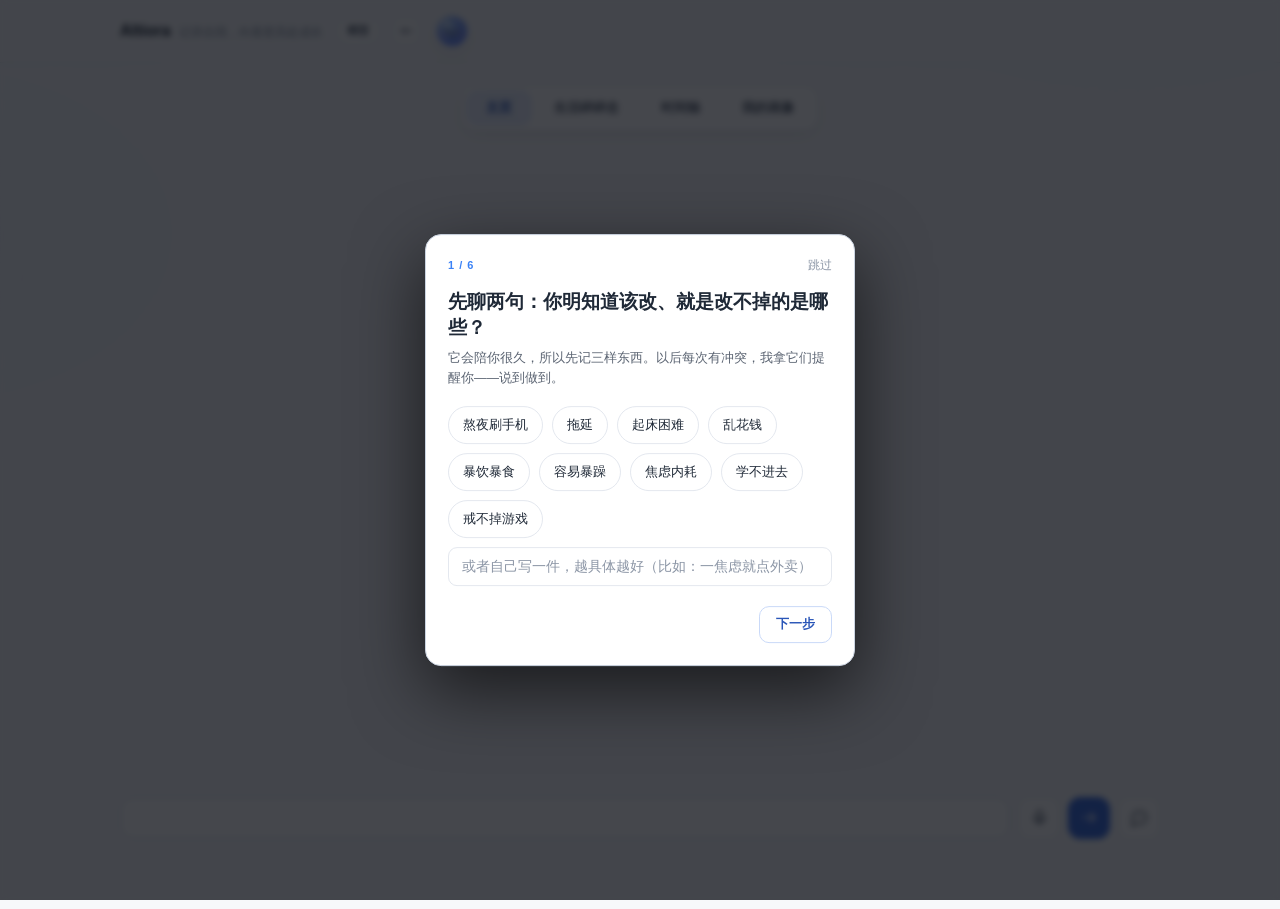
==== index.html @ a8f2c613 "fix: 「3点开会」不带时段词时先反问凌晨还是下午，回一个「下午」就地补全" ====
<!DOCTYPE html>
<html lang="zh-CN">
<head>
<meta charset="UTF-8">
<meta name="viewport" content="width=device-width, initial-scale=1.0">
<title>Altiora · 未来的你</title>
<style>
:root{
  --bg:#0B1020;
  --card:rgba(255,255,255,.035);
  --card-hi:rgba(255,255,255,.055);
  --line:rgba(255,255,255,.08);
  --line-hi:rgba(255,255,255,.16);
  --t1:#E5E7EB;
  --t2:#9CA3AF;
  --t3:#6B7280;
  --blue:#3B82F6;
  --green:#10B981;
  --orange:#F97316;
  --red:#EF4444;
  --purple:#8B5CF6;
  --cyan:#06B6D4;
  --r:12px;
}
*{margin:0;padding:0;box-sizing:border-box}
body{
  background:var(--bg);
  color:var(--t1);
  font-family:-apple-system,BlinkMacSystemFont,"Segoe UI","PingFang SC","Microsoft YaHei",sans-serif;
  font-size:14px;line-height:1.6;
  -webkit-font-smoothing:antialiased;
  min-height:100vh;
}
body::before{
  content:"";position:fixed;inset:0;pointer-events:none;z-index:0;
  background:
    radial-gradient(900px 500px at 12% -8%, rgba(59,130,246,.14), transparent 60%),
    radial-gradient(700px 420px at 92% 4%, rgba(139,92,246,.11), transparent 60%);
}
.wrap{max-width:1080px;margin:0 auto;padding:0 20px 80px;position:relative;z-index:1}

/* ── 顶部凝视条 ── */
.gaze{
  position:sticky;top:0;z-index:50;
  backdrop-filter:blur(14px);-webkit-backdrop-filter:blur(14px);
  background:rgba(11,16,32,.78);
  border-bottom:1px solid var(--line);
}
.gaze-in{max-width:1080px;margin:0 auto;padding:12px 20px;display:flex;align-items:center;gap:14px}
.logo{font-size:16px;font-weight:700;letter-spacing:.5px}
.logo span{color:var(--t3);font-weight:400;font-size:12px;margin-left:8px;letter-spacing:0}
.gaze-msg{
  flex:1;font-size:12.5px;color:var(--t2);
  font-variant-numeric:tabular-nums;
  display:flex;align-items:center;gap:8px;
}
.gaze-msg .dot{width:6px;height:6px;border-radius:50%;background:var(--red);animation:pulse 2s infinite}
.gaze-msg:not(.warn) .dot{background:var(--green)}
.gaze-msg.warn{color:#FCA5A5}
@keyframes pulse{0%,100%{opacity:1;transform:scale(1)}50%{opacity:.35;transform:scale(.8)}}
.ai-pill{
  font-size:11px;padding:3px 9px;border-radius:999px;white-space:nowrap;
  color:var(--t3);border:1px solid var(--line);background:rgba(255,255,255,.02);
}
.ai-pill.on{color:#6EE7B7;border-color:rgba(16,185,129,.35);background:rgba(16,185,129,.08)}
.tts-btn{
  width:26px;height:26px;border-radius:999px;display:grid;place-items:center;flex:none;
  background:rgba(255,255,255,.02);border:1px solid var(--line);color:var(--t3);
  cursor:pointer;padding:0;transition:.15s;
}
.tts-btn svg{width:14px;height:14px;fill:none;stroke:currentColor;stroke-width:1.7;stroke-linecap:round;stroke-linejoin:round}
.tts-btn:hover{color:var(--t1);border-color:var(--line-hi)}
.tts-btn.on{color:#6EE7B7;border-color:rgba(16,185,129,.35);background:rgba(16,185,129,.08)}
.typing{letter-spacing:3px;color:var(--t3);animation:tp 1.2s ease-in-out infinite}
@keyframes tp{0%,100%{opacity:.3}50%{opacity:1}}
.avatar-mini{width:38px;height:38px;border-radius:50%;display:grid;place-items:center;
  box-shadow:0 0 15px 4px var(--glow,rgba(239,68,68,.4))}
.avatar-mini svg{width:100%;height:100%;display:block}

/* ── Tab ── */
.tabs{display:flex;gap:4px;padding:16px 0 22px}
.tab{
  padding:7px 16px;border-radius:9px;font-size:13px;color:var(--t2);
  cursor:pointer;border:1px solid transparent;transition:.15s;background:none;
  font-family:inherit;
}
.tab:hover{color:var(--t1);background:var(--card)}
.tab.on{color:#fff;background:rgba(59,130,246,.14);border-color:rgba(59,130,246,.4)}
.page{display:none}
.page.on{display:block;animation:fade .25s}
@keyframes fade{from{opacity:0;transform:translateY(6px)}to{opacity:1;transform:none}}

/* ── 通用卡片 ── */
.card{
  background:var(--card);border:1px solid var(--line);border-radius:var(--r);
  padding:18px;transition:.15s;
}
.card:hover{border-color:var(--line-hi)}
.card+.card{margin-top:14px}
.ttl{font-size:13px;font-weight:600;color:var(--t1);margin-bottom:14px;display:flex;align-items:center;gap:8px}
.ttl small{color:var(--t3);font-weight:400;font-size:11.5px}

/* ── 主页：只有一个球 ── */
#p-home.on{display:flex;flex-direction:column;min-height:calc(100vh - 190px);justify-content:space-between}
body[data-tab="home"] .fab{display:none}
.orb-stage{flex:1;display:flex;flex-direction:column;align-items:center;justify-content:center;padding:20px 0 0}
.hero-avatar{
  width:168px;height:168px;border-radius:50%;display:grid;place-items:center;position:relative;
  box-shadow:0 0 70px 16px var(--glow,rgba(239,68,68,.35));
  animation:breathe 3.6s ease-in-out infinite;
}
.hero-avatar svg{width:88%;height:88%;display:block}
@keyframes breathe{0%,100%{transform:scale(1);opacity:.95}50%{transform:scale(1.045);opacity:1}}
.hero-name{font-size:14px;font-weight:500;margin-top:30px;letter-spacing:1.5px;color:var(--t3)}
.hero-state{font-size:12.5px;color:var(--red);margin-top:9px;text-align:center;opacity:.9}
.hero-state.green{color:var(--green)}
.hero-state.blue{color:var(--blue)}

/* ── 聊天气泡（仅全屏） ── */
.msg{max-width:74%;animation:fade .22s}
.msg.me{align-self:flex-end;display:flex;flex-direction:column;align-items:flex-end}
.msg.ai{align-self:flex-start;display:flex;gap:9px;align-items:flex-start}
.msg .avatar-sm{
  width:30px;height:30px;border-radius:50%;flex:none;background:#1E293B;
  display:grid;place-items:center;overflow:hidden;border:1px solid var(--line);
}
.msg .avatar-sm svg{width:80%;height:80%}
.msg .bubble{
  padding:11px 15px;border-radius:16px;font-size:13.5px;line-height:1.7;word-break:break-word;
}
.msg.ai .bubble{
  background:var(--card);border:1px solid var(--line);
  border-bottom-left-radius:5px;color:var(--t1);
}
.msg.me .bubble{
  background:rgba(59,130,246,.18);border:1px solid rgba(59,130,246,.32);
  border-bottom-right-radius:5px;color:#DBEAFE;
}
.msg.sys{align-self:center;max-width:100%;color:var(--t3);font-size:11px;padding:2px;text-align:center}
.msg .speak{
  margin-top:6px;width:26px;height:26px;border-radius:50%;border:1px solid var(--line);
  background:rgba(255,255,255,.03);color:var(--t3);font-size:12px;cursor:pointer;
  display:grid;place-items:center;transition:.15s;
}
.msg .speak:hover{color:var(--t1);border-color:var(--line-hi)}
.msg .speak.playing{color:var(--blue);border-color:rgba(59,130,246,.45)}

/* ── 微信式输入条 ── */
.wx-bar{display:flex;align-items:center;gap:8px;padding:14px 0 6px}
.wx-bar input{
  flex:1;min-width:0;padding:12px 16px;border-radius:10px;border:1px solid var(--line);
  background:rgba(255,255,255,.04);color:var(--t1);font-size:14px;font-family:inherit;
  outline:none;transition:.15s;
}
.wx-bar input:focus{border-color:rgba(59,130,246,.5);background:rgba(59,130,246,.06)}
.wx-bar input::placeholder{color:var(--t3)}
.icon-btn{
  width:42px;height:42px;border-radius:10px;border:1px solid var(--line);flex:none;position:relative;
  background:rgba(255,255,255,.03);color:var(--t2);font-size:17px;cursor:pointer;transition:.15s;
  display:grid;place-items:center;
}
.icon-btn:hover{color:var(--t1);background:var(--card-hi)}
.icon-btn.on{background:rgba(239,68,68,.15);border-color:rgba(239,68,68,.5);color:var(--red);animation:pulse 1.2s infinite}
.icon-btn svg{width:19px;height:19px}
.icon-btn .dot{
  position:absolute;top:-4px;right:-4px;min-width:15px;height:15px;border-radius:8px;
  background:var(--red);color:#fff;font-size:9.5px;line-height:15px;text-align:center;padding:0 4px;
  display:none;
}
.icon-btn .dot.on{display:block}
.icon-btn.primary{background:rgba(59,130,246,.16);border-color:rgba(59,130,246,.45);color:#93C5FD}
.icon-btn.primary:hover{background:rgba(59,130,246,.28);color:#DBEAFE}

/* AI 回复预览（主页） */
.peek{
  max-width:640px;margin:0 auto 16px;padding:13px 17px;border-radius:14px;width:100%;
  background:var(--card);border:1px solid var(--line);border-left:2px solid var(--blue);
  font-size:13px;line-height:1.7;color:var(--t1);cursor:pointer;
  opacity:0;transform:translateY(8px);transition:.3s;pointer-events:none;
}
.peek.on{opacity:1;transform:none;pointer-events:auto}
.peek .more{display:block;margin-top:8px;font-size:11.5px;color:var(--t3)}
/* 轻提示 */
#toast{
  position:fixed;left:50%;bottom:96px;transform:translate(-50%,10px);z-index:1200;
  max-width:86vw;padding:10px 16px;border-radius:10px;background:#1B2334;
  border:1px solid var(--line-hi);color:var(--t1);font-size:12.5px;line-height:1.6;
  box-shadow:0 8px 28px rgba(0,0,0,.45);opacity:0;pointer-events:none;transition:.25s;
}
#toast.on{opacity:1;transform:translate(-50%,0)}
.btn{
  padding:8px 18px;border-radius:9px;border:1px solid rgba(59,130,246,.45);
  background:rgba(59,130,246,.16);color:#93C5FD;font-size:12.5px;cursor:pointer;transition:.15s;
  font-family:inherit;
}
.btn:hover{background:rgba(59,130,246,.28);color:#fff}
.btn:disabled{opacity:.35;cursor:not-allowed}
.btn.ghost{background:none;border-color:var(--line);color:var(--t2)}
.btn.ghost:hover{background:var(--card-hi);color:var(--t1)}
.hint{font-size:11.5px;color:var(--t3)}

/* ── 竖版时间轴 ── */
.timeline-head{display:flex;justify-content:space-between;align-items:center;margin-bottom:14px;gap:10px;flex-wrap:wrap}
.daynav{display:flex;gap:8px;align-items:center;flex-wrap:wrap}
.daynav .btn{padding:6px 12px;font-size:13px}
.vtl{position:relative;padding-left:0}
.vtl-line{position:absolute;left:11px;top:4px;bottom:10px;width:2px;border-radius:2px;
  background:linear-gradient(180deg,transparent,rgba(59,130,246,.55) 4%,rgba(139,92,246,.4) 96%,transparent)}
.vtl-item{position:relative;padding:0 0 16px 34px;animation:fade .22s}
.vtl-dot{position:absolute;left:4px;top:5px;width:16px;height:16px;border-radius:50%;
  border:3px solid var(--bg);box-shadow:0 0 0 1px var(--line-hi),0 0 12px rgba(255,255,255,.12);z-index:2}
.vtl-chunk{background:var(--card);border:1px solid var(--line);border-radius:12px;padding:10px 13px;transition:.15s}
.vtl-item:hover .vtl-chunk{border-color:var(--line-hi)}
/* 刚排进去的那一件：指给用户看，2.4 秒后自己淡掉，不需要他动手关 */
.vtl-item.flash .vtl-chunk{animation:flashChunk 2.4s ease-out}
@keyframes flashChunk{0%,40%{box-shadow:0 0 0 2px var(--blue);border-color:var(--blue)}100%{box-shadow:0 0 0 0 transparent}}
/* 这句话是谁说的：没接大模型时就标本地规则，不装「思考中」 */
.src{display:block;margin-top:6px;font-size:11px;color:var(--t3)}
.vtl-row{display:flex;align-items:center;gap:9px;flex-wrap:wrap}
.vtl-name{font-size:13px;font-weight:600;color:var(--t1)}
.vtl-tag{font-size:10.5px;padding:2px 8px;border-radius:999px;background:rgba(255,255,255,.04);
  border:1px solid var(--line);font-variant-numeric:tabular-nums}
.vtl-tm{font-size:11px;color:var(--t3);margin-top:4px;font-variant-numeric:tabular-nums;letter-spacing:.3px}
.vtl-del{position:absolute;right:4px;top:8px;color:var(--t3);cursor:pointer;font-size:16px;line-height:1;
  padding:2px 6px;border-radius:5px;opacity:0;transition:opacity .15s,color .15s,background .15s}
.vtl-item:hover .vtl-del{opacity:1}
.vtl-del:hover{color:var(--red);background:rgba(239,68,68,.1)}
.vtl-item.cf .vtl-dot{background:var(--red);box-shadow:0 0 0 1px var(--red),0 0 16px rgba(239,68,68,.65)}
.vtl-item.cf .vtl-chunk{border-color:rgba(239,68,68,.5);background:rgba(239,68,68,.06)}
.vtl-item.cf .vtl-name{color:#FCA5A5}
.vtl-done{position:absolute;right:26px;top:8px;width:18px;height:18px;border-radius:50%;
  border:1px solid var(--line-hi);color:transparent;font-size:11px;line-height:16px;text-align:center;
  cursor:pointer;opacity:0;transition:opacity .15s,background .15s,color .15s,border-color .15s}
.vtl-item:hover .vtl-done{opacity:1}
.vtl-done.on{opacity:1;background:rgba(16,185,129,.15);border-color:rgba(16,185,129,.6);color:#34D399}
.vtl-item.done .vtl-chunk{opacity:.5}
.vtl-item.done .vtl-name{text-decoration:line-through}
.cd-line{font-size:12px;color:var(--t3);margin:-4px 0 12px;letter-spacing:.2px}
.cd-line b{color:var(--t1);font-variant-numeric:tabular-nums}
.legend{display:flex;gap:16px;margin-top:12px;font-size:11.5px;color:var(--t3);flex-wrap:wrap}
.legend b{display:inline-block;width:9px;height:9px;border-radius:3px;margin-right:5px;vertical-align:middle}
.band{height:4px;border-radius:3px;margin-top:14px;position:relative;overflow:hidden;
  background:linear-gradient(90deg,rgba(16,185,129,.5),rgba(59,130,246,.5))}
.band .seg{position:absolute;top:0;bottom:0;background:linear-gradient(90deg,rgba(239,68,68,.5),var(--red));
  box-shadow:0 0 14px rgba(239,68,68,.7)}
.band-lbl{display:flex;justify-content:space-between;font-size:10.5px;color:var(--t3);margin-top:6px}

/* ── 冲突卡片 ── */
.cf-card{
  background:linear-gradient(180deg,rgba(239,68,68,.06),rgba(255,255,255,.02));
  border:1px solid rgba(239,68,68,.28);border-radius:var(--r);padding:18px;margin-top:14px;
}
.cf-head{display:flex;align-items:flex-start;gap:10px;margin-bottom:4px}
.cf-head .ic{width:20px;height:20px;border-radius:6px;background:rgba(239,68,68,.18);color:var(--red);
  display:grid;place-items:center;font-size:12px;flex:none;margin-top:2px}
.cf-title{font-size:14.5px;font-weight:600;line-height:1.45}
.cf-title em{font-style:normal;color:var(--red)}
.cf-sub{font-size:11.5px;color:var(--t3);margin:6px 0 16px;padding-left:30px}
.opts{display:grid;gap:10px}
.opt{
  background:rgba(255,255,255,.03);border:1px solid var(--line);border-radius:10px;
  padding:13px 15px;cursor:pointer;transition:.15s;position:relative;
}
.opt:hover{background:var(--card-hi);border-color:var(--line-hi)}
.opt.sel{border-color:rgba(59,130,246,.55);background:rgba(59,130,246,.09)}
.opt.sel::after{content:"✓ 已选";position:absolute;right:13px;top:12px;font-size:11px;color:var(--blue)}
.opt-top{display:flex;align-items:center;gap:10px;margin-bottom:9px}
.tag{
  width:22px;height:22px;border-radius:6px;display:grid;place-items:center;
  font-size:11.5px;font-weight:700;background:rgba(255,255,255,.07);color:var(--t2);flex:none;
}
.opt.sel .tag{background:var(--blue);color:#fff}
.opt-name{font-size:13.5px;font-weight:600}
.io{display:grid;gap:5px;font-size:12px;padding-left:32px}
.io div{display:flex;gap:7px;align-items:flex-start;line-height:1.5}
.io .m{flex:none;font-size:11px;margin-top:1px}
.io .g .m{color:var(--green)}
.io .c .m{color:var(--red)}
.io .g{color:#A7F3D0}
.io .c{color:#FCA5A5}
.advice{
  margin-top:16px;padding:13px 15px;border-radius:10px;
  background:rgba(59,130,246,.08);border:1px solid rgba(59,130,246,.22);
  font-size:12.5px;line-height:1.65;color:#BFDBFE;
}
.advice b{color:#93C5FD;font-weight:600}
.advice .lbl{font-size:11px;color:var(--blue);letter-spacing:1px;margin-bottom:5px;display:block;font-weight:600}
.act{margin-top:14px;display:flex;gap:10px;align-items:center}

/* ── 画像页 ── */
.kv{display:grid;grid-template-columns:150px 1fr;gap:1px;background:var(--line);border:1px solid var(--line);
  border-radius:10px;overflow:hidden;font-size:12.5px}
.kv div{background:#0E1425;padding:11px 14px}
.kv div:nth-child(odd){color:var(--t3);font-size:11.5px}
.chips{display:flex;gap:7px;flex-wrap:wrap}
.chip{padding:4px 11px;border-radius:20px;background:rgba(249,115,22,.12);border:1px solid rgba(249,115,22,.3);
  color:#FDBA74;font-size:11.5px}
.chip.g{background:rgba(16,185,129,.12);border-color:rgba(16,185,129,.3);color:#6EE7B7}
pre.json{
  background:#0A0E1C;border:1px solid var(--line);border-radius:10px;padding:14px;
  font-size:11.5px;line-height:1.7;color:#8FA3C0;overflow-x:auto;
  font-family:"SF Mono",Menlo,Consolas,monospace;
}
pre.json .k{color:#93C5FD}
pre.json .s{color:#6EE7B7}
pre.json .n{color:#FDBA74}

/* ── 弹窗 ── */
.fab{
  position:fixed;right:22px;bottom:22px;width:52px;height:52px;border-radius:50%;border:none;
  background:linear-gradient(135deg,#3B82F6,#8B5CF6);color:#fff;font-size:26px;line-height:1;
  display:grid;place-items:center;cursor:pointer;z-index:100;transition:.15s;
  box-shadow:0 8px 26px rgba(59,130,246,.42);font-family:inherit;
}
.fab:hover{transform:scale(1.07)}
.fab .n{position:absolute;top:-4px;right:-4px;min-width:19px;height:19px;border-radius:10px;
  background:var(--red);color:#fff;font-size:11px;display:grid;place-items:center;padding:0 5px;
  font-variant-numeric:tabular-nums}
.sheet{position:fixed;inset:0;background:rgba(5,8,18,.66);backdrop-filter:blur(5px);
  z-index:200;display:none;place-items:center;padding:20px}
.sheet.on{display:grid;animation:fade .18s}
.sheet-box{width:min(580px,94vw);background:#101626;border:1px solid var(--line-hi);
  border-radius:16px;padding:22px;box-shadow:0 26px 70px rgba(0,0,0,.55)}
.sheet-box h3{font-size:15px;font-weight:600;margin-bottom:6px}
.sheet-box .sub{font-size:11.5px;color:var(--t3);margin-bottom:14px;line-height:1.6}
.sheet-box textarea{
  width:100%;min-height:120px;padding:12px 14px;border-radius:10px;border:1px solid var(--line);
  background:rgba(255,255,255,.03);color:var(--t1);font-size:13px;font-family:inherit;
  outline:none;resize:vertical;line-height:1.65;
}
.sheet-box textarea:focus{border-color:rgba(59,130,246,.5);background:rgba(59,130,246,.05)}
#noteTyRow .chip{cursor:pointer}
.goal-freq{display:flex;gap:6px;align-items:center;margin-top:6px;font-size:10px;color:var(--dim);flex-wrap:wrap}
.goal-freq .gf{border:1px solid var(--line);background:none;color:var(--dim);border-radius:999px;padding:3px 10px;font-size:10px;cursor:pointer}
.goal-freq .gf.on{border-color:var(--hue);color:var(--ink);background:rgba(106,168,255,.12)}
.msg.care{box-shadow:0 0 0 1px rgba(126,231,163,.25)}
.cal-grid .dc.tlm{display:flex;flex-direction:column;align-items:center;gap:1px;cursor:pointer}
.cal-grid .dc.tlm i{font-style:normal;font-size:9px;color:var(--t3);white-space:nowrap;overflow:hidden;text-overflow:ellipsis;max-width:100%;display:block}
.cal-grid.tlm-big .dc{min-height:48px;padding:6px 2px;font-size:14px}
.cal-grid .dc.tlm.goal b{color:var(--red)}
.cal-grid .dc.tlm.goal{box-shadow:inset 0 0 0 1px var(--red)}
#noteTyRow .chip.sel{background:rgba(59,130,246,.18);border-color:rgba(59,130,246,.55);color:#93C5FD}
#p-diary textarea{width:100%;min-height:120px;padding:12px 14px;border-radius:10px;border:1px solid var(--line);
  background:rgba(255,255,255,.03);color:var(--t1);font-size:13px;font-family:inherit;
  outline:none;resize:vertical;line-height:1.65;margin-top:4px}
#p-diary textarea:focus{border-color:rgba(59,130,246,.5)}
.sn-grid{display:grid;grid-template-columns:repeat(3,1fr);gap:10px}
.sn-item{background:var(--card);border:1px solid var(--line);border-radius:14px;padding:24px 6px;text-align:center;cursor:pointer;transition:border-color .15s}
.sn-item:hover{border-color:var(--hue)}
.sn-item b{display:block;font-size:22px;margin-bottom:2px}
.sn-item span{font-size:13px;color:var(--t2)}
.sn-head{display:flex;align-items:center;justify-content:space-between;margin-bottom:12px}
.diary-read{white-space:pre-wrap;font-size:14px;line-height:1.8;padding:6px 2px}
.sheet-act{display:flex;gap:10px;align-items:center;margin-top:14px}
.result{
  margin-top:14px;padding:13px 15px;border-radius:10px;font-size:12.5px;line-height:1.7;
  background:rgba(16,185,129,.08);border:1px solid rgba(16,185,129,.24);color:#A7F3D0;display:none;
}
.result.on{display:block;animation:fade .2s}
.result .lbl{font-size:11px;color:var(--green);letter-spacing:1px;font-weight:600;display:block;margin-bottom:5px}
.result.warn{background:rgba(249,115,22,.08);border-color:rgba(249,115,22,.26);color:#FED7AA}
.result.warn .lbl{color:var(--orange)}
.chips-row{display:flex;gap:7px;margin-top:10px;flex-wrap:wrap}
.note-item{
  display:flex;gap:11px;align-items:flex-start;padding:11px 13px;border-radius:9px;
  background:rgba(255,255,255,.025);border:1px solid var(--line);margin-bottom:8px;
}
.note-item .ty{
  flex:none;font-size:10.5px;padding:2px 9px;border-radius:20px;margin-top:1px;
  background:rgba(59,130,246,.13);border:1px solid rgba(59,130,246,.3);color:#93C5FD;
}
.note-item .ty.rule{background:rgba(249,115,22,.13);border-color:rgba(249,115,22,.3);color:#FDBA74}
.note-item .ty.event{background:rgba(16,185,129,.13);border-color:rgba(16,185,129,.3);color:#6EE7B7}
.note-item .tx{flex:1;font-size:12.5px;line-height:1.6}
.note-item .del{flex:none;color:var(--t3);cursor:pointer;font-size:15px;line-height:1;padding:2px 4px}
.note-item .del:hover{color:var(--red)}
.empty{font-size:12px;color:var(--t3);padding:14px 0;text-align:center}
.dash{color:var(--t3)}
.kv small{color:var(--t3);font-size:11px;margin-left:6px}
.diary-h{font-size:11.5px;color:var(--t3);margin:12px 0 2px}
.diary-line{font-size:12.5px;color:var(--t2);padding:7px 0;border-top:1px dashed var(--line);font-variant-numeric:tabular-nums}
/* 日记卡片：像日记本里的一页，不是输入框 */
.diary-list{max-height:240px;overflow:auto;margin-top:14px;padding-top:10px;border-top:1px solid var(--line)}
.diary-card{
  background:linear-gradient(135deg,rgba(255,255,255,.04),rgba(255,255,255,.015));
  border:1px solid var(--line);border-radius:12px;padding:12px 14px;margin-bottom:10px;
  cursor:pointer;transition:border-color .15s,transform .1s;position:relative;
}
.diary-card:hover{border-color:var(--hue-line);transform:translateY(-1px)}
.diary-card .dc-date{font-size:11px;color:var(--t3);margin-bottom:6px;font-variant-numeric:tabular-nums;letter-spacing:.3px}
.diary-card .dc-text{font-size:13px;color:var(--t1);line-height:1.65;white-space:pre-wrap;word-break:break-word}
.diary-card .dc-del{position:absolute;top:8px;right:10px;color:var(--t3);cursor:pointer;font-size:14px;line-height:1;padding:2px 5px;border-radius:4px}
.diary-card .dc-del:hover{color:var(--red);background:rgba(239,68,68,.1)}
.dc-sec{font-size:12px;color:var(--t3);margin:14px 2px 8px;padding-left:4px;border-left:3px solid var(--hue-line);letter-spacing:.3px}
.diary-card.auto{opacity:.72;background:linear-gradient(135deg,rgba(59,130,246,.06),rgba(59,130,246,.02));border-style:dashed;cursor:default}
.diary-card.auto:hover{transform:none;border-color:var(--line)}
.dc-recall{font-size:12px;color:var(--t2);background:rgba(59,130,246,.08);border:1px dashed var(--hue-line);border-radius:10px;padding:10px 12px;margin-top:10px;line-height:1.7}
.dc-recall span{color:var(--hue)}
/* 弹窗内的小清单 */
.note-list,.soc-list{max-height:180px;overflow:auto;display:none;margin-bottom:12px}
.note-list.on,.soc-list.on{display:block}
.soc-item{background:var(--card);border:1px solid var(--line);border-radius:10px;padding:9px 12px;margin-bottom:8px}
.soc-item .soc-tx{font-size:12.5px;color:var(--t1);line-height:1.6}
.soc-item .soc-src{font-size:11px;color:var(--t3);margin-top:3px;white-space:nowrap;overflow:hidden;text-overflow:ellipsis}
/* 日记日历 */
.cal-head{display:flex;align-items:center;justify-content:space-between;margin:2px 0 10px}
.cal-m{font-size:13px;font-weight:600;color:var(--t1)}
.cal-grid{display:grid;grid-template-columns:repeat(7,1fr);gap:3px;margin-bottom:12px}
.dc{height:30px;display:grid;place-items:center;font-size:12px;border-radius:8px;color:var(--t2);
  cursor:pointer;font-variant-numeric:tabular-nums;position:relative;background:rgba(255,255,255,.02)}
.dc:hover{background:var(--card-hi);color:var(--t1)}
.dc.pad{cursor:default;background:none}
.dc.today{box-shadow:inset 0 0 0 1px var(--hue);color:var(--t1)}
.dc.sel{background:var(--hue);color:#fff}
.dc.mark::after{content:"";position:absolute;bottom:4px;left:50%;transform:translateX(-50%);
  width:4px;height:4px;border-radius:50%;background:var(--green)}
.dc.sel.mark::after{background:#fff}
.cal-day{font-size:11.5px;color:var(--t3);margin:2px 0 8px}
.sheet-box{max-height:min(88vh,760px);overflow:auto}

@media(max-width:720px){
  .kv{grid-template-columns:110px 1fr}
}

/* ── 游戏式新手引导 ── */
.guide-mask{
  position:fixed;inset:0;z-index:999;pointer-events:none;
  box-shadow:0 0 0 9999px rgba(5,8,18,.78);
  border-radius:10px;transition:all .35s ease;
  display:none;
}
.guide-mask.on{display:block;animation:fade .2s}
.guide-box{
  position:fixed;z-index:1000;width:min(320px,86vw);
  background:#101626;border:1px solid var(--line-hi);border-radius:14px;
  padding:18px;box-shadow:0 20px 60px rgba(0,0,0,.6);
  display:none;animation:fade .25s;
}
.guide-box.on{display:block}
.guide-box .step{font-size:11px;color:var(--blue);letter-spacing:1px;font-weight:600;margin-bottom:8px}
.guide-box .txt{font-size:13.5px;line-height:1.65;color:var(--t1);margin-bottom:14px}
.guide-box .txt b{color:#93C5FD}
.guide-act{display:flex;justify-content:space-between;align-items:center}
.guide-act .skip{font-size:11.5px;color:var(--t3);cursor:pointer;background:none;border:none;font-family:inherit}
.guide-act .skip:hover{color:var(--t1)}
.guide-dots{display:flex;gap:6px;align-items:center}
.guide-dots i{width:6px;height:6px;border-radius:50%;background:var(--line);display:inline-block}
.guide-dots i.on{background:var(--blue);width:18px;border-radius:3px}
.guide-next{
  padding:7px 16px;border-radius:8px;border:1px solid rgba(59,130,246,.45);
  background:rgba(59,130,246,.16);color:#93C5FD;font-size:12.5px;cursor:pointer;transition:.15s;
  font-family:inherit;
}
.guide-next:hover{background:rgba(59,130,246,.28);color:#fff}

/* ── 首进问卷 ── */
.intro-mask{position:fixed;inset:0;background:rgba(5,7,14,.74);z-index:1001;display:none;backdrop-filter:blur(3px)}
.intro-mask.on{display:block}
.intro-box{position:fixed;z-index:1002;left:50%;top:50%;transform:translate(-50%,-50%);width:min(430px,92vw);background:#101626;border:1px solid var(--line-hi);border-radius:16px;padding:22px;box-shadow:0 24px 70px rgba(0,0,0,.62);display:none}
.intro-box.on{display:block}
.intro-top{display:flex;justify-content:space-between;align-items:center;margin-bottom:14px}
.intro-step{font-size:11px;color:var(--blue);letter-spacing:1px;font-weight:600}
.intro-skip{font-size:11.5px;color:var(--t3);background:none;border:none;cursor:pointer;font-family:inherit}
.intro-skip:hover{color:var(--t1)}
.intro-title{font-size:19px;font-weight:700;color:var(--t1);line-height:1.4;margin-bottom:6px}
.intro-sub{font-size:12.5px;color:var(--t3);line-height:1.6;margin-bottom:18px}
.intro-body{display:flex;flex-wrap:wrap;gap:9px;margin-bottom:20px}
.intro-chip{padding:9px 14px;border-radius:20px;border:1px solid var(--line);background:rgba(255,255,255,.03);color:var(--t1);font-size:13px;cursor:pointer;font-family:inherit;transition:.14s}
.intro-chip:hover{border-color:rgba(59,130,246,.5)}
.intro-chip.on{background:rgba(59,130,246,.18);border-color:var(--blue);color:#93C5FD}
.intro-color{width:46px;height:46px;border-radius:50%;border:2px solid var(--line);cursor:pointer;transition:.14s}
.intro-color.on{border-color:#fff;transform:scale(1.08)}
.intro-text{width:100%;padding:11px 13px;border-radius:9px;border:1px solid var(--line);background:rgba(255,255,255,.03);color:var(--t1);font-size:13.5px;font-family:inherit}
.intro-text::placeholder{color:var(--t3)}
.intro-text:focus{outline:none;border-color:var(--blue)}
.intro-act{display:flex;justify-content:space-between;gap:10px}

/* ── 全屏对话模式 ── */
.fullchat{
  position:fixed;inset:0;z-index:800;background:#0A0D17;
  display:none;flex-direction:column;
}
.fullchat.on{display:flex;animation:fade .2s}
.fullchat-bar{
  display:flex;align-items:center;justify-content:space-between;
  padding:14px 22px;border-bottom:1px solid var(--line);
}
.full-back{
  background:none;border:none;color:var(--t2);font-size:14px;cursor:pointer;
  padding:6px 10px;border-radius:6px;font-family:inherit;
}
.full-back:hover{background:var(--card-hi);color:var(--t1)}
.full-title{font-size:15px;color:var(--t1);font-weight:600}
.fullchat-body{
  flex:1;overflow-y:auto;padding:22px;
  display:flex;flex-direction:column;gap:16px;
}
.fullchat-body::-webkit-scrollbar{width:6px}
.fullchat-body::-webkit-scrollbar-thumb{background:rgba(255,255,255,.12);border-radius:3px}
.fullchat-input{
  display:flex;gap:10px;padding:16px 22px 22px;border-top:1px solid var(--line);
}
.fullchat-input input{
  flex:1;padding:12px 16px;border-radius:12px;border:1px solid var(--line);
  background:rgba(255,255,255,.03);color:var(--t1);font-size:14px;font-family:inherit;outline:none;transition:.15s;
}
.fullchat-input input:focus{border-color:rgba(59,130,246,.5);background:rgba(59,130,246,.05)}

/* ── 大模型设置（自带 Key） ── */
.llm-mask{position:fixed;inset:0;z-index:1100;display:none;align-items:center;justify-content:center;
  background:rgba(5,8,18,.74);backdrop-filter:blur(4px);padding:20px}
.llm-mask.on{display:flex;animation:fade .2s}
.llm-card{width:min(430px,92vw);max-height:88vh;overflow:auto;background:#101626;
  border:1px solid var(--line-hi);border-radius:16px;padding:22px;box-shadow:0 24px 70px rgba(0,0,0,.6)}
.llm-head{display:flex;align-items:center;justify-content:space-between;margin-bottom:8px}
.llm-head b{font-size:15px}
.llm-x{background:none;border:none;color:var(--t3);font-size:18px;cursor:pointer;padding:0 4px;line-height:1}
.llm-x:hover{color:var(--t1)}
.llm-tip{font-size:11.5px;color:var(--t3);line-height:1.75}
.llm-card label{display:block;font-size:11.5px;color:var(--t2);margin:13px 0 6px}
.llm-card input,.llm-card select,.llm-card textarea{width:100%;padding:10px 12px;border-radius:9px;
  border:1px solid var(--line);background:rgba(255,255,255,.03);color:var(--t1);
  font-size:13px;font-family:inherit;outline:none}
.llm-card textarea{resize:vertical;line-height:1.6;font-family:ui-monospace,Menlo,Consolas,monospace;font-size:12px}
.llm-card input:focus,.llm-card select:focus,.llm-card textarea:focus{border-color:rgba(59,130,246,.5)}
.llm-actions{display:flex;gap:8px;margin-top:18px}
.llm-actions .btn{flex:1}
.llm-msg{font-size:12px;color:var(--t2);margin-top:12px;min-height:18px;line-height:1.7}
.llm-msg.err{color:#FCA5A5}
.llm-msg.ok{color:#6EE7B7}
.ai-pill{cursor:pointer}
.ai-pill:hover{border-color:var(--line-hi);color:var(--t1)}

/* ════════ 周课表 ════════ */
.wk-tools{display:flex;gap:10px;flex-wrap:wrap;align-items:center;justify-content:space-between;margin-bottom:16px}
.wk-tools .btn{padding:8px 14px;font-size:13px}
.wk-scroll{overflow-x:auto;padding-bottom:6px}
.wk-grid{display:grid;grid-template-columns:54px repeat(7,minmax(104px,1fr));gap:5px;min-width:800px}
.wk-hd{font-size:12px;color:var(--t2);text-align:center;padding:7px 2px;font-weight:600;border-radius:8px}
.wk-hd small{display:block;font-size:10px;color:var(--t3);font-weight:400;margin-top:1px}
.wk-hd.today{color:#fff;background:rgba(59,130,246,.22)}
.wk-t{font-size:9.5px;color:var(--t3);text-align:right;padding:5px 5px 0 0;line-height:1.35}
.wk-t b{display:block;color:var(--t2);font-size:11.5px;margin-bottom:1px}
.wk-cell{background:rgba(255,255,255,.018);border:1px dashed rgba(255,255,255,.055);border-radius:9px;min-height:64px}
.wk-course{border-radius:9px;padding:6px 8px;font-size:10.5px;line-height:1.35;overflow:hidden;
  border-left:3px solid;position:relative;z-index:2}
.wk-course b{display:block;font-size:11.5px;color:#fff;margin-bottom:3px;line-height:1.3;
  overflow:hidden;text-overflow:ellipsis;white-space:nowrap}
.wk-course span{display:block;color:rgba(255,255,255,.6);font-size:9.5px;
  white-space:nowrap;overflow:hidden;text-overflow:ellipsis}
.wk-empty{color:var(--t3);font-size:13px;text-align:center;padding:30px 10px;line-height:1.9}
.wk-prev{max-height:230px;overflow:auto;border:1px solid var(--line);border-radius:10px;margin-top:12px}
.wk-prev table{width:100%;border-collapse:collapse;font-size:12px}
.wk-prev th{color:var(--t3);font-weight:500;text-align:left;padding:8px 10px;
  border-bottom:1px solid var(--line);font-size:11px;position:sticky;top:0;background:#12182C}
.wk-prev td{padding:7px 10px;border-bottom:1px solid rgba(255,255,255,.04);color:var(--t2)}
.wk-prev td b{color:var(--t1);font-weight:500}
.wk-prev .bad{color:#FCA5A5}
.period-row{display:grid;grid-template-columns:40px 1fr 1fr;gap:9px;align-items:center;margin-bottom:8px}
.period-row span{font-size:12px;color:var(--t2)}
.period-row input{padding:8px 10px;border-radius:8px;border:1px solid var(--line);
  background:rgba(255,255,255,.03);color:var(--t1);font-size:12.5px;font-family:inherit;outline:none}
.period-row input:focus{border-color:rgba(59,130,246,.5)}
.ucard{margin-top:8px;font-size:12px;border:1px dashed rgba(128,128,128,.4);border-radius:8px;padding:6px 9px;background:rgba(128,128,128,.06)}
.ucard summary{cursor:pointer;color:#8b8b8b;font-weight:600;list-style:none;outline:none}
.ucard summary::-webkit-details-marker{display:none}
.ucard summary:before{content:"▸ "}
.ucard[open] summary:before{content:"▾ "}
.uc-body{margin-top:5px;line-height:1.75;color:var(--t2)}
.uc-k{display:inline-block;min-width:38px;color:#9a9a9a;margin-right:4px}
.uc-v{font-weight:600}
</style>
<style id="skin-engine">
/* ══════════ 可切换主题：3 套皮肤 × 主色 ══════════ */
:root{
  --hue:#3D6FE0; --hue-weak:#EAF0FD; --hue-line:#C9D9F8; --hue-deep:#2A56B8;
}

/* ── 皮肤 1：清爽（中性灰白，默认） ── */
body[data-skin="fresh"]{
  --bg:#F7F8FA; --card:#FFFFFF; --card-hi:#F1F4F8;
  --line:#E4E8EF; --line-hi:#CBD4E1;
  --t1:#1F2937; --t2:#5B6472; --t3:#8B95A5;
  --green:#2E9E6B; --orange:#E07B39; --red:#D9534F;
  --r:14px; --ink:#1F2937;
  --shadow:0 1px 2px rgba(16,24,40,.04),0 6px 18px -6px rgba(16,24,40,.10);
}
/* ── 皮肤 2：奶油白（微暖，最淡） ── */
body[data-skin="cream"]{
  --bg:#FAF6EE; --card:#FFFDF9; --card-hi:#F4EDE1;
  --line:#E9E0D1; --line-hi:#D6C8B0;
  --t1:#2B2620; --t2:#6E6558; --t3:#A09584;
  --green:#3F8C66; --orange:#D9823F; --red:#C9564F;
  --r:14px; --ink:#2B2620;
  --shadow:0 1px 2px rgba(43,38,32,.045),0 6px 18px -6px rgba(43,38,32,.11);
}
/* ── 皮肤 3：奶油米（明显暖，像牛皮纸） ── */
body[data-skin="latte"]{
  --bg:#F3E9D8; --card:#FFFCF4; --card-hi:#EADDC6;
  --line:#DCCBAE; --line-hi:#C4AC85;
  --t1:#2A231A; --t2:#6B5D49; --t3:#9C8B72;
  --green:#3C7F5C; --orange:#C97434; --red:#BF4F48;
  --r:14px; --ink:#2A231A;
  --shadow:0 1px 2px rgba(42,35,26,.06),0 6px 18px -6px rgba(42,35,26,.14);
}
/* ── 皮肤 4：原木（胡桃木色，深棕暖） ── */
body[data-skin="wood"]{
  --bg:#2A2119; --card:#342A20; --card-hi:#3E3226;
  --line:#4A3D2E; --line-hi:#5F4F3C;
  --t1:#F0E6D8; --t2:#C0AE97; --t3:#8E7C66;
  --green:#6BB894; --orange:#D9A05C; --red:#E0796F;
  --r:14px; --ink:#F0E6D8;
  --shadow:0 1px 2px rgba(0,0,0,.34),0 6px 18px -6px rgba(0,0,0,.5);
}
/* ── 皮肤 5：深夜黑（冷调） ── */
body[data-skin="night"]{
  --bg:#171A20; --card:#1F232B; --card-hi:#262B34;
  --line:#2E343D; --line-hi:#3E4652;
  --t1:#E8EBF0; --t2:#A7B0BC; --t3:#78828F;
  --green:#4FBB8A; --orange:#E59456; --red:#E5716B;
  --r:14px; --ink:#E8EBF0;
  --shadow:0 1px 2px rgba(0,0,0,.3),0 6px 18px -6px rgba(0,0,0,.45);
}
body{background:var(--bg);color:var(--t1);transition:background .25s,color .25s}
body::before{background:
  radial-gradient(760px 460px at 88% -12%, var(--hue-weak), transparent 62%),
  radial-gradient(620px 420px at -6% 26%, var(--hue-weak), transparent 58%);
  opacity:.55}
body[data-skin="cream"]::before{background:
  radial-gradient(760px 460px at 88% -12%, #FFF3DC, transparent 62%),
  radial-gradient(620px 420px at -6% 26%, #F6EEE0, transparent 58%);opacity:.75}
body[data-skin="latte"]::before{background:
  radial-gradient(760px 460px at 88% -12%, #FFEBC6, transparent 62%),
  radial-gradient(620px 420px at -6% 26%, #EDE1CB, transparent 58%);opacity:.8}
body[data-skin="wood"]::before{background:
  radial-gradient(760px 460px at 88% -12%, rgba(217,160,92,.13), transparent 62%),
  radial-gradient(620px 420px at -6% 26%, rgba(107,184,148,.07), transparent 58%);opacity:.85}
body[data-skin="night"]::before{background:
  radial-gradient(760px 460px at 88% -12%, rgba(61,111,224,.16), transparent 62%),
  radial-gradient(620px 420px at -6% 26%, rgba(46,158,107,.10), transparent 58%);opacity:.8}

.logo{font-weight:700;letter-spacing:0}
.ttl,.cf-title,.opt-name,.full-title,.sheet-box h3,.llm-head b{font-weight:650}
.logo span{color:var(--t3)}

/* 顶栏 */
.gaze{background:color-mix(in srgb,var(--bg) 86%,transparent);border-bottom:1px solid var(--line);
  backdrop-filter:blur(12px);-webkit-backdrop-filter:blur(12px)}
.gaze-msg.warn{color:var(--red)}
.ai-pill{border:1px solid var(--line);background:var(--card);color:var(--t2);border-radius:999px;font-weight:600}
.ai-pill.on{background:color-mix(in srgb,var(--green) 14%,var(--card));border-color:color-mix(in srgb,var(--green) 34%,var(--card));color:var(--green)}
.tts-btn{border:1px solid var(--line);background:var(--card);border-radius:10px;color:var(--t2)}
.tts-btn.on{background:color-mix(in srgb,var(--green) 14%,var(--card));color:var(--green);border-color:color-mix(in srgb,var(--green) 34%,var(--card))}
.tts-btn:hover{color:var(--t1);border-color:var(--line-hi);background:var(--card-hi)}
.avatar-mini{background:var(--card);border:1px solid var(--line);box-shadow:var(--shadow)}

/* ── 底部导航：居中、随流、不悬浮 ── */
.tabs-wrap{display:flex;justify-content:center;padding:22px 0 4px}
.tabs{display:flex;gap:4px;background:var(--card);border:1px solid var(--line);
  border-radius:14px;padding:5px;box-shadow:var(--shadow);margin:0;position:static;
  width:max-content;max-width:100%;flex-wrap:nowrap}
.tab{border-radius:10px;font-weight:600;color:var(--t2);padding:8px 18px;font-size:13px;
  border:1px solid transparent;white-space:nowrap;flex:0 0 auto;writing-mode:horizontal-tb;
  line-height:1.2;min-width:max-content}
.tab:hover{background:var(--card-hi);color:var(--t1)}
.tab.on{background:var(--hue-weak);color:var(--hue-deep);border-color:var(--hue-line)}
.wrap{padding:0 20px 64px}

/* 卡片 */
.card{background:var(--card);border:1px solid var(--line);box-shadow:var(--shadow);border-radius:var(--r)}
.card:hover{border-color:var(--line-hi)}

/* 按钮 */
.btn{background:var(--card);color:var(--hue-deep);border:1px solid var(--hue-line);border-radius:10px;
  font-weight:600;padding:9px 16px;transition:background .15s,border-color .15s,transform .1s}
.btn:hover{background:var(--hue-weak);color:var(--hue-deep);border-color:var(--hue)}
.btn:active{transform:translateY(1px)}
.btn.ghost{background:var(--card);color:var(--t2);border-color:var(--line)}
.btn.ghost:hover{background:var(--card-hi);color:var(--t1);border-color:var(--line-hi)}
.hint{color:var(--t3)}

/* 主页 */
.hero-avatar{background:var(--card);border:1px solid var(--line);
  box-shadow:0 0 56px 12px var(--glow,rgba(217,83,79,.22)),var(--shadow)}
.hero-name{color:var(--t2);font-weight:600;letter-spacing:.5px}
.peek{background:var(--card);border:1px solid var(--line);border-left:3px solid var(--hue);
  border-radius:14px;box-shadow:var(--shadow)}
.peek .more{color:var(--t3);font-weight:500}

/* 聊天气泡 */
.msg.ai .bubble{background:var(--card);border:1px solid var(--line);color:var(--t1);
  border-radius:16px 16px 16px 5px;box-shadow:0 1px 2px rgba(16,24,40,.04)}
.msg.me .bubble{background:var(--hue-weak);border:1px solid var(--hue-line);color:var(--hue-deep);
  border-radius:16px 16px 5px 16px}
.msg .avatar-sm{background:var(--card-hi);border:1px solid var(--line)}
.msg .speak{background:var(--card);border:1px solid var(--line);color:var(--t2)}
.msg .speak:hover{color:var(--t1);border-color:var(--line-hi);background:var(--card-hi)}
.msg .speak.playing{color:var(--hue);border-color:var(--hue-line);background:var(--hue-weak)}

/* 输入条 */
.wx-bar input,.fullchat-input input{background:var(--card);border:1px solid var(--line-hi);
  border-radius:12px;color:var(--t1)}
.wx-bar input:focus,.fullchat-input input:focus{border-color:var(--hue);background:var(--card);
  box-shadow:0 0 0 3px color-mix(in srgb,var(--hue) 14%,transparent)}
.wx-bar input::placeholder,.fullchat-input input::placeholder{color:var(--t3)}
.icon-btn{background:var(--card);border:1px solid var(--line);border-radius:12px;color:var(--t2)}
.icon-btn:hover{color:var(--t1);background:var(--card-hi);border-color:var(--line-hi)}
.icon-btn.primary{background:var(--hue);border-color:var(--hue);color:#fff}
.icon-btn.primary:hover{filter:brightness(.92);border-color:var(--hue);color:#fff}
.icon-btn.on{background:color-mix(in srgb,var(--red) 14%,var(--card));
  border-color:color-mix(in srgb,var(--red) 40%,var(--card));color:var(--red)}

/* 时间轴 */
.vtl-chunk{background:var(--card)}
.vtl-dot{border-color:var(--bg)}
.vtl-line{background:linear-gradient(180deg,transparent,color-mix(in srgb,var(--hue) 45%,transparent) 4%,color-mix(in srgb,var(--purple) 35%,transparent) 96%,transparent)}
.vtl-item:hover .vtl-chunk{border-color:var(--line-hi)}
.vtl-item.cf .vtl-chunk{border-color:color-mix(in srgb,var(--red) 50%,var(--line));background:color-mix(in srgb,var(--red) 6%,var(--card))}
.legend b{border-radius:3px}

/* 冲突卡片 */
.cf-card{background:var(--card);border:1px solid color-mix(in srgb,var(--red) 24%,var(--line));
  border-left:3px solid var(--red);box-shadow:var(--shadow);border-radius:var(--r)}
.cf-head .ic{background:color-mix(in srgb,var(--red) 12%,var(--card));color:var(--red);border-radius:8px;font-weight:700}
.cf-title em{color:var(--red);font-weight:600}
.opt{background:var(--card);border:1px solid var(--line);border-radius:12px}
.opt:hover{background:var(--card-hi);border-color:var(--line-hi)}
.opt.sel{border-color:var(--hue);background:color-mix(in srgb,var(--hue-weak) 60%,var(--card));
  box-shadow:0 0 0 3px color-mix(in srgb,var(--hue) 12%,transparent)}
.opt.sel::after{content:"✓ 已选";color:var(--hue-deep);font-weight:600}
.tag{background:var(--card-hi);color:var(--t2);border-radius:7px;font-weight:700}
.opt.sel .tag{background:var(--hue);color:#fff}
.io .g{color:var(--green)}.io .c{color:var(--red)}
.advice{background:color-mix(in srgb,var(--hue-weak) 55%,var(--card));
  border:1px solid var(--hue-line);color:var(--t1);border-radius:12px}
.advice b{color:var(--hue-deep);font-weight:650}
.advice .lbl{color:var(--hue);letter-spacing:.6px}

/* 画像页 */
.kv{border:1px solid var(--line);background:var(--line);border-radius:12px}
.kv div{background:var(--card);color:var(--t1)}
.kv div:nth-child(odd){color:var(--t3);font-weight:600}
.chip{background:color-mix(in srgb,var(--orange) 12%,var(--card));
  border:1px solid color-mix(in srgb,var(--orange) 32%,var(--card));color:var(--orange);border-radius:999px}
.chip.g{background:color-mix(in srgb,var(--green) 12%,var(--card));
  border-color:color-mix(in srgb,var(--green) 32%,var(--card));color:var(--green)}
pre.json{background:#1E2733;color:#D6DEE8;border:1px solid #1E2733;border-radius:12px}
pre.json .k{color:#93B4F0}
pre.json .s{color:#98D5B4}
pre.json .n{color:#E9B98A}

/* 悬浮按钮 / 弹窗 */
.fab{background:var(--hue);color:#fff;border:none;bottom:26px;
  box-shadow:0 6px 20px -4px color-mix(in srgb,var(--hue) 55%,transparent)}
.fab:hover{filter:brightness(.94);transform:scale(1.05)}
.fab .n{background:var(--red);border:2px solid var(--card)}
.sheet{background:color-mix(in srgb,var(--ink) 34%,transparent);backdrop-filter:blur(4px)}
.sheet-box{background:var(--card);border:1px solid var(--line);border-radius:18px;
  box-shadow:0 24px 60px -12px rgba(0,0,0,.28)}
.sheet-box textarea{background:var(--card-hi);border:1px solid var(--line-hi);border-radius:10px;color:var(--t1)}
.sheet-box textarea:focus{border-color:var(--hue);background:var(--card);
  box-shadow:0 0 0 3px color-mix(in srgb,var(--hue) 14%,transparent)}
.result{background:color-mix(in srgb,var(--green) 11%,var(--card));
  border:1px solid color-mix(in srgb,var(--green) 28%,var(--card));color:var(--green);border-radius:10px}
.result .lbl{color:var(--green)}
.result.warn{background:color-mix(in srgb,var(--orange) 11%,var(--card));
  border-color:color-mix(in srgb,var(--orange) 30%,var(--card));color:var(--orange)}
.result.warn .lbl{color:var(--orange)}
.note-item{background:var(--card);border:1px solid var(--line);border-radius:10px}
.note-item .ty{background:var(--hue-weak);border:1px solid var(--hue-line);color:var(--hue-deep);border-radius:999px}
.note-item .ty.rule{background:color-mix(in srgb,var(--orange) 12%,var(--card));
  border-color:color-mix(in srgb,var(--orange) 32%,var(--card));color:var(--orange)}
.note-item .ty.event{background:color-mix(in srgb,var(--green) 12%,var(--card));
  border-color:color-mix(in srgb,var(--green) 32%,var(--card));color:var(--green)}
.note-item .del{color:var(--t3)}
.note-item .del:hover{color:var(--red)}
#toast{background:var(--ink);color:var(--bg);border:none;border-radius:10px;
  box-shadow:0 10px 30px -6px rgba(0,0,0,.35)}
body[data-skin="night"] #toast,body[data-skin="wood"] #toast{background:#4A4F5A;color:#F2F4F7}
body[data-skin="wood"] #toast{background:#5F4F3C}

/* 引导 */
.guide-mask{box-shadow:0 0 0 9999px color-mix(in srgb,var(--ink) 55%,transparent)}
.guide-box{background:var(--card);border:1px solid var(--line);border-radius:14px;
  box-shadow:0 20px 50px -12px rgba(0,0,0,.3)}
.guide-box .step{color:var(--hue);letter-spacing:.6px}
.guide-box .txt b{color:var(--hue-deep)}
.guide-dots i{background:var(--line-hi)}
.guide-dots i.on{background:var(--hue)}
.guide-next{background:var(--hue);color:#fff;border:none;border-radius:9px;font-weight:600;padding:8px 16px}
.guide-next:hover{filter:brightness(.92);color:#fff}

/* 全屏对话 */
.fullchat{background:var(--bg)}
.fullchat-bar{border-bottom:1px solid var(--line);background:color-mix(in srgb,var(--bg) 88%,transparent)}
.full-back{color:var(--t2)}
.full-back:hover{background:var(--card-hi);color:var(--t1)}
.fullchat-body::-webkit-scrollbar-thumb{background:var(--line-hi)}
.fullchat-input{border-top:1px solid var(--line);background:var(--bg)}

/* 大模型设置 */
.llm-mask{background:color-mix(in srgb,var(--ink) 36%,transparent)}
.llm-card{background:var(--card);border:1px solid var(--line);border-radius:16px;
  box-shadow:0 24px 60px -12px rgba(0,0,0,.3)}
.llm-card input,.llm-card select,.llm-card textarea{background:var(--card-hi);
  border:1px solid var(--line-hi);color:var(--t1);border-radius:9px}
.llm-card input:focus,.llm-card select:focus,.llm-card textarea:focus{border-color:var(--hue);
  background:var(--card);box-shadow:0 0 0 3px color-mix(in srgb,var(--hue) 14%,transparent)}
.llm-msg.err{color:var(--red)}
.llm-msg.ok{color:var(--green)}

/* 周课表 */
.wk-hd.today{background:var(--hue-weak);color:var(--hue-deep);border:1px solid var(--hue-line)}
.wk-cell{background:var(--card-hi);border:1px dashed var(--line);border-radius:9px}
.wk-course{border-radius:9px;box-shadow:0 1px 2px rgba(0,0,0,.10)}
.wk-prev{border:1px solid var(--line);border-radius:10px}
.wk-prev th{background:var(--card-hi);color:var(--t2);border-bottom:1px solid var(--line)}
.wk-prev td{border-bottom:1px solid var(--line);color:var(--t2)}
.wk-prev td b{color:var(--t1)}
.wk-prev .bad{color:var(--red)}
.period-row input{background:var(--card-hi);border:1px solid var(--line-hi);color:var(--t1);border-radius:8px}
.period-row input:focus{border-color:var(--hue);background:var(--card)}
.wk-empty{color:var(--t3)}
.dash,.diary-h{color:var(--t3)}
.diary-line{color:var(--t2);border-top:1px dashed var(--line)}

/* 顶栏消息：窄屏不挤成竖排，超长省略 */
.gaze-msg{min-width:0}
.gaze-msg #gazeTxt{white-space:nowrap;overflow:hidden;text-overflow:ellipsis;min-width:0}
@media(max-width:640px){
  .gaze-in{gap:8px}
  .gaze-msg{font-size:11.5px}
  .logo span{display:none}   /* 手机上副标题让位给消息 */
}

/* ── 全局兜底：所有按钮、标签、徽章一律横排不折行 ── */
button,.btn,.tab,.chip,.tag,.ai-pill,.hint,.ttl,.opt-name,.io div,.legend span,
.note-item .ty,.guide-next,.sw,.llm-actions .btn,.full-back{
  writing-mode:horizontal-tb;white-space:nowrap;
}
.msg .bubble,.card p,.sheet-box .sub,.advice,.llm-tip,.cf-sub,.guide-box .txt,
.wk-empty,.diary-line,.empty,.note-item .tx{
  writing-mode:horizontal-tb;word-break:normal;overflow-wrap:anywhere;
}


/* ══════════ 竖排时间轴 ══════════ */
.vt{display:flex;gap:0;margin-top:6px;position:relative}
.vt-hours{width:52px;flex:none;position:relative}
.vt-hours i{position:absolute;right:8px;transform:translateY(-50%);font-style:normal;
  font-size:11px;color:var(--t3);font-variant-numeric:tabular-nums;white-space:nowrap}
.vt-track{flex:1;position:relative;border-left:1px solid var(--line);
  min-height:calc(var(--span) * 1px)}
.vt-line i{position:absolute;left:0;right:0;height:1px;background:var(--line);opacity:.7}
.vt-line i.noon{background:var(--line-hi);opacity:1}

.vtb{position:absolute;left:6px;right:6px;border-radius:10px;padding:7px 11px;
  display:flex;flex-direction:column;justify-content:center;overflow:hidden;
  cursor:default;transition:filter .15s,transform .1s;
  background:var(--card);border:1px solid var(--line);
  border-left:3px solid var(--c,var(--hue));}
.vtb:hover{filter:brightness(.98);transform:translateX(2px);z-index:5;box-shadow:var(--shadow)}
.vtb .n{font-size:12.5px;font-weight:600;color:var(--t1);line-height:1.35;
  white-space:nowrap;overflow:hidden;text-overflow:ellipsis}
.vtb .h{font-size:10.5px;color:var(--t3);font-variant-numeric:tabular-nums;margin-top:2px;
  white-space:nowrap;overflow:hidden;text-overflow:ellipsis}
.vtb.short{padding:3px 11px;flex-direction:row;align-items:center;gap:8px}
.vtb.short .h{margin:0}
.vtb.short .n{font-size:12px}
.vtb .fill{position:absolute;inset:0;opacity:.10;background:var(--c,var(--hue));z-index:-1}

.vtb.cf{border:1.5px solid var(--red);border-left:3px solid var(--red);
  box-shadow:0 0 0 3px color-mix(in srgb,var(--red) 12%,transparent)}
.vtb.cf .flag{position:absolute;right:8px;top:6px;font-size:9.5px;padding:1px 6px;border-radius:999px;
  background:var(--red);color:#fff;font-weight:600;letter-spacing:.3px}
.vtb.cf:hover{cursor:pointer}

.vt-now{position:absolute;left:-1px;right:0;height:2px;background:var(--hue);z-index:6}
.vt-now::before{content:"";position:absolute;left:-4px;top:-3px;width:8px;height:8px;
  border-radius:50%;background:var(--hue)}
.vt-now span{position:absolute;right:4px;top:-17px;font-size:9.5px;color:var(--hue);
  background:var(--card);padding:0 4px;border-radius:4px;font-weight:600}

@media(max-width:520px){
  .vt-hours{width:44px}
  .vtb{padding:6px 9px}
  .vtb .n{font-size:12px}
}

/* ── 外观选择器 ── */
.skin-row{display:grid;grid-template-columns:repeat(5,1fr);gap:8px}
@media(max-width:560px){.skin-row{grid-template-columns:repeat(3,1fr)}}
.sw{
  display:flex;flex-direction:column;align-items:center;gap:7px;cursor:pointer;
  border:1px solid var(--line);border-radius:12px;padding:9px;background:var(--card);
  transition:.15s;font-size:12px;color:var(--t2);min-width:0;
}
.sw:hover{border-color:var(--line-hi);background:var(--card-hi)}
.sw.on{border-color:var(--hue);box-shadow:0 0 0 2px color-mix(in srgb,var(--hue) 18%,transparent);color:var(--t1);font-weight:600}
.sw i{width:100%;height:34px;border-radius:8px;border:1px solid rgba(0,0,0,.12);
  display:block;position:relative;overflow:hidden}
.sw span{white-space:nowrap}

/* ── 首进问卷：浅色皮肤下也保持清晰 ── */
.intro-box{background:var(--card);border-color:var(--line-hi);color:var(--t1)}
.intro-chip{background:var(--card);border-color:var(--line);color:var(--t1)}
.intro-chip.on{background:var(--hue-weak);border-color:var(--hue-line);color:var(--hue-deep)}
.intro-color{border-color:var(--line)}
.intro-color.on{border-color:var(--hue)}
.intro-skip{color:var(--t3)}
.intro-sub{color:var(--t2)}
/* 画像页：顶部 hero、三档目标、三个数据源 */
.me-hero{display:flex;align-items:center;gap:14px;padding:6px 2px 18px}
.me-avatar{width:54px;height:54px;border-radius:50%;display:grid;place-items:center;font-size:22px;font-weight:650;color:#fff;box-shadow:var(--shadow);flex:none}
.me-hero-txt{min-width:0;flex:1}
.me-name{font-size:15px;font-weight:650;color:var(--t1);letter-spacing:.3px}
.me-sub{font-size:12px;color:var(--t3);margin-top:3px}
.me-prog{height:6px;border-radius:6px;background:var(--line);margin-top:8px;overflow:hidden}
.me-prog-bar{height:100%;border-radius:6px;background:var(--hue);width:0;transition:width .5s ease}
.me-prog-txt{font-size:11px;color:var(--t3);margin-top:5px}
/* 这 30 天：一格一天，亮 = 那天动了手。不做百分比、不做评级 */
.trace-grid{display:grid;grid-template-columns:repeat(10,1fr);gap:6px;max-width:380px}
.trace-cell{aspect-ratio:1;border-radius:4px;background:rgba(255,255,255,.045);border:1px solid var(--line)}
.trace-cell.open{background:rgba(59,130,246,.14);border-color:rgba(59,130,246,.28)}
.trace-cell.done{background:rgba(16,185,129,.5);border-color:rgba(16,185,129,.65)}
.trace-cell.today{outline:1px solid rgba(255,255,255,.5);outline-offset:1px}
.trace-fact{margin-top:12px;font-size:12.5px;color:var(--t2);font-variant-numeric:tabular-nums}
.trace-fact b{color:var(--t1);font-weight:600}
.word-chip{display:inline-flex;align-items:baseline;gap:5px}
.word-chip i{font-style:normal;font-size:10px;color:var(--t3);font-variant-numeric:tabular-nums}
.goal-grid{display:grid;grid-template-columns:repeat(3,1fr);gap:10px}
.goal-col{background:var(--card);border:1px solid var(--line);border-radius:12px;padding:12px 12px 14px;min-width:0}
.goal-col i{display:block;font-style:normal;font-size:11px;color:var(--t3);margin-bottom:7px}
.goal-col b{display:block;font-weight:600;font-size:13px;color:var(--t1);line-height:1.5;word-break:break-word}
.dsrc-grid{display:grid;grid-template-columns:repeat(3,1fr);gap:10px}
.dsrc{background:var(--card);border:1px solid var(--line);border-radius:12px;padding:14px 12px 12px;text-align:center;
  cursor:pointer;transition:.15s;position:relative}
.dsrc:hover{border-color:var(--line-hi);background:var(--card-hi);transform:translateY(-2px)}
.dsrc b{display:block;font-size:22px;font-weight:700;color:var(--hue);font-variant-numeric:tabular-nums}
.dsrc span{display:block;font-size:13px;font-weight:600;color:var(--t1);margin-top:3px}
.dsrc em{display:block;font-style:normal;font-size:10.5px;color:var(--t3);margin-top:2px}
.soc-list{margin-top:14px}
.diary-line em{font-style:normal;color:var(--t3);font-size:11px;margin-left:8px}
@media(max-width:560px){.goal-grid,.dsrc-grid{grid-template-columns:1fr}}
</style>
<style id="ui-polish">
/* ════════ UI 精修：视觉统一 / 动效过渡 / 移动端响应 ════════ */

/* ── 视觉统一：焦点环 · 滚动条 · 排版 ── */
:root{--ring:color-mix(in srgb,var(--hue) 42%,transparent)}
html{scroll-behavior:smooth}
body{text-rendering:optimizeLegibility}
button:focus-visible,input:focus-visible,textarea:focus-visible,select:focus-visible,summary:focus-visible{
  outline:none;box-shadow:0 0 0 3px var(--ring);
}
::-webkit-scrollbar{width:9px;height:9px}
::-webkit-scrollbar-thumb{background:var(--line-hi);border-radius:999px;border:2px solid transparent;background-clip:padding-box}
::-webkit-scrollbar-thumb:hover{background:var(--t3)}
::-webkit-scrollbar-track{background:transparent}
*{scrollbar-width:thin;scrollbar-color:var(--line-hi) transparent}

/* ── 交互节奏统一：跟手 + 微微上浮 ── */
.card,.dsrc,.opt,.sw,.goal-col,.note-item,.soc-item{
  transition:transform .18s ease,border-color .18s ease,background .18s ease,box-shadow .2s ease;
}
.card:hover{transform:translateY(-1px)}
.goal-col:hover{border-color:var(--line-hi)}
.btn,.icon-btn,.tab,.fab,.tts-btn,.ai-pill,.guide-next{
  transition:transform .15s ease,background .15s ease,border-color .15s ease,color .15s ease,box-shadow .15s ease,filter .15s ease;
}
.btn:active,.icon-btn:active,.tab:active,.fab:active{transform:translateY(1px)}

/* ── 弹窗 / 抽屉入场：上滑 + 轻弹性 ── */
@keyframes sheetIn{from{opacity:0;transform:translateY(16px) scale(.97)}to{opacity:1;transform:none}}
@keyframes maskIn{from{opacity:0}to{opacity:1}}
.sheet.on,.llm-mask.on,.intro-mask.on{animation:maskIn .18s ease}
.sheet.on .sheet-box{animation:sheetIn .28s cubic-bezier(.2,.8,.2,1)}
.llm-mask.on .llm-card{animation:sheetIn .28s cubic-bezier(.2,.8,.2,1)}
.intro-box.on{animation:sheetIn .3s cubic-bezier(.2,.8,.2,1)}

/* ── 页面切换带一点位移 ── */
.page.on{animation:pageIn .32s cubic-bezier(.2,.8,.2,1)}
@keyframes pageIn{from{opacity:0;transform:translateY(10px)}to{opacity:1;transform:none}}

/* ── 时间轴条目错落入场 ── */
.vtl-item{animation:itemIn .34s ease both}
@keyframes itemIn{from{opacity:0;transform:translateX(-8px)}to{opacity:1;transform:none}}
.vtl-item:nth-child(1){animation-delay:.02s}
.vtl-item:nth-child(2){animation-delay:.06s}
.vtl-item:nth-child(3){animation-delay:.10s}
.vtl-item:nth-child(4){animation-delay:.14s}
.vtl-item:nth-child(5){animation-delay:.18s}
.vtl-item:nth-child(6){animation-delay:.22s}
.vtl-item:nth-child(7){animation-delay:.26s}
.vtl-item:nth-child(8){animation-delay:.30s}

/* ── 呼吸球光晕同步呼吸 ── */
.hero-avatar{will-change:transform}
@keyframes breathe{0%,100%{transform:scale(1);opacity:.95;filter:brightness(1)}50%{transform:scale(1.05);opacity:1;filter:brightness(1.045)}}

/* ── 输入聚焦反馈统一 ── */
.wx-bar input,.fullchat-input input,.sheet-box textarea,.intro-text,
.llm-card input,.llm-card select,.llm-card textarea,.period-row input{
  transition:border-color .15s ease,background .15s ease,box-shadow .15s ease;
}

/* ════════ 移动端响应式 ════════ */
@media(max-width:640px){
  .wrap{padding:0 14px 56px}
  .gaze-in{padding:10px 14px}
  .logo{font-size:15px}
  .tabs-wrap{padding:16px 0 4px}
  .tabs{max-width:100%;overflow-x:auto;-webkit-overflow-scrolling:touch;scrollbar-width:none}
  .tabs::-webkit-scrollbar{display:none}
  .tab{padding:8px 15px;font-size:12.5px}
  #p-home.on{min-height:calc(100vh - 150px);min-height:calc(100dvh - 150px)}
  .hero-avatar{width:140px;height:140px}
  .hero-name{margin-top:22px}
  .msg{max-width:88%}
  .wx-bar{gap:7px}
  .wx-bar input{padding:11px 14px;font-size:13px}
  .icon-btn{width:40px;height:40px;border-radius:11px}
  .card{padding:15px}
  .me-hero{flex-wrap:wrap;gap:12px}
  .me-hero .btn{margin-left:auto}
  .timeline-head{gap:8px}
  .daynav{width:100%}
  .io{padding-left:0}
  .cf-head .ic{width:18px;height:18px;font-size:11px}
  .cf-sub{padding-left:0;margin-top:8px}
  /* 弹窗改成底部抽屉 */
  .sheet{padding:0;place-items:end stretch}
  .sheet-box{width:100%;max-width:100%;border-radius:18px 18px 0 0;
    padding:20px 18px calc(20px + env(safe-area-inset-bottom));max-height:88vh;max-height:88dvh}
  .sheet-box h3{font-size:14.5px}
  .cal-grid .dc{height:32px}
  .fullchat-body{padding:16px 16px 20px}
  .fullchat-input{padding:12px 14px calc(14px + env(safe-area-inset-bottom))}
  .fullchat-input input{font-size:13px}
}
@media(max-width:400px){
  .hero-avatar{width:124px;height:124px}
  .wx-bar input{font-size:12.5px}
  .tab{padding:8px 12px}
  .gaze-msg{font-size:11px}
  .card{padding:13px}
  .sheet-box,.llm-card{padding:16px 14px calc(16px + env(safe-area-inset-bottom))}
}

/* 无障碍：尊重系统「减少动态」偏好 */
@media(prefers-reduced-motion:reduce){
  *,*::before,*::after{animation-duration:.001ms!important;animation-iteration-count:1!important;transition-duration:.001ms!important;scroll-behavior:auto!important}
}
/* 今日方案 */
.plan-caption{font-size:12.5px;color:var(--t2);line-height:1.7;padding:10px 12px;border-radius:9px;
  background:var(--card);border:1px solid var(--line);border-left:2px solid var(--blue);margin-bottom:12px}
.plan-list{display:flex;flex-direction:column;gap:8px}
.plan-row{display:flex;align-items:center;gap:10px;padding:8px 10px;border-radius:9px;
  background:var(--card);border:1px solid var(--line)}
.plan-dot{width:10px;height:10px;border-radius:50%;flex:none}
.plan-nm{font-size:13px;font-weight:600;color:var(--t1);min-width:0;overflow:hidden;text-overflow:ellipsis;white-space:nowrap}
.plan-tm{font-size:12px;color:var(--t2);font-variant-numeric:tabular-nums;white-space:nowrap;margin-left:auto}
.plan-flag{font-size:10.5px;padding:2px 7px;border-radius:999px;color:var(--t3);border:1px solid var(--line);white-space:nowrap;flex:none}
.plan-flag.on{color:#6EE7B7;border-color:rgba(16,185,129,.35);background:rgba(16,185,129,.1)}
.plan-flag.cf{color:#FCA5A5;border-color:rgba(239,68,68,.35);background:rgba(239,68,68,.1)}
</style>
</head>
<body>

<div class="gaze">
  <div class="gaze-in">
    <div class="logo">Altiora<span>记录自我，向着更高处成长</span></div>
    <div class="gaze-msg" id="gazeMsg" style="display:none"><span class="dot"></span><span id="gazeTxt"></span></div>
    <div class="ai-pill" id="aiPill" onclick="openLLM()" title="点这里填你自己的 API Key">模型</div>
    <button class="tts-btn" id="ttsBtn" onclick="toggleTTS()" title="朗读回复"></button>
    <div class="avatar-mini" id="gazeAvatar"></div>
  </div>
</div>

<div class="wrap">
  <div class="tabs-wrap">
    <div class="tabs">
      <button class="tab on" data-p="home">主页</button>
      <button class="tab" data-p="diary">生活碎碎念</button>
      <button class="tab" data-p="timeline">时间轴</button>
      <button class="tab" data-p="me">我的画像</button>
    </div>
  </div>

  <!-- ═══ 主页：一个球 + 一条输入框 ═══ -->
  <div class="page on" id="p-home">
    <div class="orb-stage">
      <div class="hero-avatar" id="bigAvatar"></div>
      <div class="hero-name" id="ovName">未来的你</div>
      <div class="hero-state" id="ovState"></div>
    </div>

    <div class="peek" id="peek" onclick="openFullChat()">
      <div id="peekTxt"></div>
      <span class="more">查看完整对话 →</span>
    </div>

    <div class="wx-bar">
      <input id="chatIn" autocomplete="off">
      <button class="icon-btn" id="micBtn" onclick="toggleMic()" title="语音输入">
        <svg viewBox="0 0 24 24" fill="none" stroke="currentColor" stroke-width="1.8" stroke-linecap="round">
          <path d="M12 15a3 3 0 0 0 3-3V6a3 3 0 0 0-6 0v6a3 3 0 0 0 3 3Z"/>
          <path d="M19 11a7 7 0 0 1-14 0"/><path d="M12 18v3"/>
        </svg>
      </button>
      <button class="icon-btn primary" id="sendBtn" onclick="send()" title="发送">
        <svg viewBox="0 0 24 24" fill="none" stroke="currentColor" stroke-width="1.8" stroke-linecap="round" stroke-linejoin="round">
          <path d="M4 12h15M13 6l6 6-6 6"/>
        </svg>
      </button>
      <button class="icon-btn" id="histBtn" onclick="openFullChat()" title="聊天记录">
        <svg viewBox="0 0 24 24" fill="none" stroke="currentColor" stroke-width="1.8" stroke-linecap="round">
          <path d="M21 12a8 8 0 0 1-8 8H7l-4 3V12a8 8 0 0 1 8-8h2a8 8 0 0 1 8 8Z"/>
          <path d="M8.5 12h.01M12 12h.01M15.5 12h.01"/>
        </svg>
      </button>
    </div>
  </div>

  <!-- ═══ 时间轴：日 / 周 / 月 三种视图 ═══ -->
  <div class="page" id="p-timeline">
    <div class="chips-row" id="tlvSwitch" style="justify-content:center;margin:0 0 10px">
      <span class="chip sel" data-v="day" onclick="setTLView('day')">日</span>
      <span class="chip" data-v="week" onclick="setTLView('week')">周</span>
      <span class="chip" data-v="month" onclick="setTLView('month')">月</span>
    </div>
    <div id="tlvDay">
    <div class="card">
      <div class="timeline-head">
        <div class="ttl" style="margin:0" id="dayTitle">今日时间轴 <small>06:00 — 次日 02:00</small></div>
        <div class="daynav">
          <button class="btn ghost" onclick="shiftView(-1)" title="前一天">‹</button>
          <button class="btn ghost" id="dayToday" onclick="goToday()">今天</button>
          <button class="btn ghost" onclick="shiftView(1)" title="后一天">›</button>
          <button class="btn" onclick="openScheduleSheet('day')">+ 导入日程</button>
          <button class="btn" onclick="openPlan()">生成今日方案</button>
        </div>
      </div>
      <div id="countdown" class="cd-line"></div>
      <div class="vtl">
        <div class="vtl-line"></div>
        <div id="bars"></div>
      </div>
      <div class="empty" id="ganttEmpty" style="display:none"></div>
      <div class="legend">
        <span><b style="background:#3B82F6"></b>课程</span>
        <span><b style="background:#06B6D4"></b>兼职</span>
        <span><b style="background:#F97316"></b>会议</span>
        <span><b style="background:#10B981"></b>学习</span>
        <span><b style="background:#6B7280"></b>睡眠</span>
        <span><b style="background:#EF4444"></b>冲突</span>
      </div>
      <div class="band" id="band"><div class="seg" id="bandSeg"></div></div>
      <div class="band-lbl"><span>光带 · 今日节奏</span><span id="bandTxt">红色区段 = 冲突发生处</span></div>
    </div>

    <div id="reconWrap"></div>
    <div id="cfWrap"></div>
    <div id="planWrap"></div>
    </div>

    <div id="tlvWeek" style="display:none">
    <!-- 本周课表：周视图，导入后每天的课自动进日视图 -->
    <div class="card">
      <div class="wk-tools">
        <div class="ttl" style="margin:0">本周课表 <small id="wkRange"></small></div>
        <div style="display:flex;gap:8px">
          <button class="btn ghost" onclick="openPeriodSheet()">节次设置</button>
          <button class="btn" onclick="openScheduleSheet()">+ 导入课表</button>
        </div>
      </div>
      <div class="wk-scroll"><div class="wk-grid" id="wkGrid"></div></div>
      <div class="wk-empty" id="wkEmpty" style="display:none">
        课表还是空的。<br>点右上角「+ 导入课表」，把教务系统里的课表粘进来。
      </div>
      <div class="band-lbl" style="margin-top:14px">
        <span>今天的课会自动进日视图的时间轴，参与冲突和代价计算</span>
        <span id="wkTodayTxt"></span>
      </div>
    </div>
    </div>

    <div class="card" id="tlvMonth" style="display:none">
      <div class="wk-tools">
        <div class="cal-m" style="margin:0"><button class="btn ghost" style="padding:2px 10px" onclick="tlMonthShift(-1)">‹</button> <span id="tlMonthLbl"></span> <button class="btn ghost" style="padding:2px 10px" onclick="tlMonthShift(1)">›</button></div>
        <button class="btn" onclick="openDayAdd()" title="记个日子">＋</button>
      </div>
      <div class="cal-grid tlm-big" id="tlMonthCal"></div>
    </div>
  </div>

  <!-- ═══ 生活碎碎念：三个板块横排，点进去是子页面，‹ 返回 ═══ -->
  <div class="page" id="p-diary">
    <div id="snMenu">
      <div class="sn-grid">
        <div class="sn-item" onclick="showSnack('snDiary')"><b id="dsrcDiary">0</b><span>日记</span></div>
        <div class="sn-item" onclick="showSnack('snNotes')"><b id="dsrcNotes">0</b><span>随手记</span></div>
        <div class="sn-item" onclick="showSnack('snSocial')"><b id="dsrcSocial">0</b><span>我的生活圈</span></div>
      </div>
    </div>

    <div id="snDiary" style="display:none">
      <div class="card">
        <div class="sn-head">
          <button class="btn ghost" onclick="showSnack('snMenu')">‹ 返回</button>
          <div class="cal-m"><button class="btn ghost" style="padding:2px 10px" onclick="diaryMonthShift(-1)">‹</button> <span id="diaryMonth"></span> <button class="btn ghost" style="padding:2px 10px" onclick="diaryMonthShift(1)">›</button></div>
          <span style="width:58px"></span>
        </div>
        <div class="cal-grid" id="diaryCal"></div>
        <div class="cal-day" id="diaryDayLbl"></div>
        <div id="diaryViewBox"></div>
        <div class="result" id="diaryRes"></div>
      </div>
      <div class="diary-list" id="diaryListBox" style="border-top:none;padding-top:0"></div>
    </div>

    <div id="snNotes" style="display:none">
      <div class="card">
        <div class="sn-head">
          <button class="btn ghost" onclick="showSnack('snMenu')">‹ 返回</button>
          <div class="cal-m">随手记</div>
          <span style="width:58px"></span>
        </div>
        <div class="chips-row" id="noteTyRow" style="margin:0 0 10px">
          <span class="chip" data-ty="rule" onclick="pickNoteTy('rule')">记规矩</span>
          <span class="chip g" data-ty="note" onclick="pickNoteTy('note')">记一件小事</span>
        </div>
        <textarea id="noteIn" placeholder="例：今天高数又没听懂，烦" oninput="autoNoteTy()"></textarea>
        <div class="result" id="noteRes"></div>
        <div class="sheet-act">
          <button class="btn" onclick="saveNote()">记下</button>
        </div>
      </div>
      <div class="note-list" id="noteListBox"></div>
    </div>

    <div id="snSocial" style="display:none">
      <div class="card">
        <div class="sn-head">
          <button class="btn ghost" onclick="showSnack('snMenu')">‹ 返回</button>
          <div class="cal-m">我的生活圈</div>
          <span style="width:58px"></span>
        </div>
        <textarea id="socialIn" placeholder="例：我总是忍不住熬夜刷手机"></textarea>
        <div class="result" id="socialRes"></div>
        <div class="sheet-act">
          <button class="btn" onclick="saveSocial()">导入并提炼</button>
        </div>
      </div>
      <div class="soc-list" id="socialListBox" style="margin-top:14px"></div>
    </div>
  </div>

  <!-- ═══ 我的画像 ═══ -->
  <div class="page" id="p-me">
    <div class="me-hero">
      <div class="me-avatar" id="meAvatar">我</div>
      <div class="me-hero-txt">
        <div class="me-name" id="meName">还没告诉我你的名字</div>
        <div class="me-sub">这是你想成为的那个自己，住在这台电脑里。</div>
        <div class="me-prog"><div class="me-prog-bar" id="meProgBar"></div></div>
        <div class="me-prog-txt" id="meProgTxt"></div>
      </div>
      <button class="btn ghost" style="margin-left:auto" onclick="openProfileSurvey()">重新填一次问卷</button>
    </div>

    <div class="card">
      <div class="ttl">这 30 天 <small>只摆事实，不打分</small></div>
      <div class="trace-grid" id="traceGrid"></div>
      <div class="trace-fact" id="traceFact"></div>
    </div>

    <div class="card" id="wordCard" style="display:none">
      <div class="ttl">你反复说的话 <small>从你自己的日记和随手记里数的，没经过模型</small></div>
      <div class="chips" id="wordChips"></div>
    </div>

    <div class="card">
      <div class="ttl">目标 <small>长期 · 中期 · 短期，各记一个</small></div>
      <div class="goal-grid">
        <div class="goal-col" id="goalLong"></div>
        <div class="goal-col" id="goalMid"></div>
        <div class="goal-col" id="goalShort"></div>
      </div>
      <div style="display:flex;align-items:center;gap:10px;margin-top:12px;font-size:12px;color:var(--t3);flex-wrap:wrap">
        <span>长期目标的日期</span>
        <input type="date" id="goalDeadline" onchange="setGoalDeadline(this.value)"
          style="font:inherit;padding:4px 8px;border:1px solid var(--line);border-radius:8px;background:var(--card);color:var(--t1)">
        <span id="goalDeadlineHint"></span>
      </div>
      </div>

    <div class="card">
      <div class="ttl">我眼里的你 <small>关于你的真实记录</small></div>
      <div class="kv" id="kv"></div>
    </div>

    <div class="card" style="display:none">
      <details>
        <summary class="ttl" style="cursor:pointer;margin-bottom:0">原始数据 <small>确定性计算器的输入，全部存在本地</small></summary>
        <pre class="json" id="jsonBox" style="margin-top:12px"></pre>
      </details>
    </div>

    <div class="card">
      <div class="ttl">外观 <small>换皮肤、换主色，只存在这台电脑</small></div>
      <div class="skin-row" id="skinRow"></div>
    </div>

    <div class="card">
      <div class="ttl">数据 <small>全部只存在这台设备，换浏览器前先导出</small></div>
      <div class="chips-row" style="margin:0">
        <button class="btn ghost" onclick="exportData()">导出存档（JSON）</button>
        <button class="btn ghost" onclick="document.getElementById('importFile').click()">从存档导入</button>
        <button class="btn ghost" onclick="restoreBackup()">恢复今天的自动备份</button>
        <input type="file" id="importFile" accept=".json,application/json" style="display:none" onchange="importData(this)">
      </div>
      <div class="chips-row" style="margin:10px 0 0;font-size:12px;color:var(--t3)">
        <span>两件事挨着多久算「撞上了」：缓冲</span>
        <input type="number" id="bufMin" min="0" max="120" step="5" style="width:64px;font:inherit;padding:4px 8px;border:1px solid var(--line);border-radius:8px;background:var(--card);color:var(--t1)" onchange="setBufferMin(this.value)">
        <span>分钟（默认 10——连轴转没饭吃，也算撞）</span>
      </div>
    </div>
  </div>
</div>

<button class="fab" onclick="openSheet()" title="随手记一笔" style="display:none">+</button>

<!-- 添加课表弹窗 -->
<div class="sheet" id="daySheet" onclick="if(event.target===this)closeDaySheet()">
  <div class="sheet-box">
    <div class="ttl">记个日子 <small>生日、纪念、备忘都行</small></div>
    <div class="chips-row" style="margin:0 0 10px">
      <input type="date" id="dayDate" style="font:inherit;padding:6px 8px;border:1px solid var(--line);border-radius:8px;background:var(--card);color:var(--t1)">
      <label style="font-size:12px;color:var(--t3);display:flex;align-items:center;gap:4px;white-space:nowrap"><input type="checkbox" id="dayYearly">每年都来（生日勾这个）</label>
    </div>
    <textarea id="dayTxt" placeholder="什么日子？" style="min-height:44px"></textarea>
    <div class="sheet-act">
      <button class="btn" onclick="saveDay()">记下</button>
      <button class="btn ghost" onclick="closeDaySheet()">取消</button>
    </div>
  </div>
</div>
<div class="sheet" id="dayView" onclick="if(event.target===this)closeDayView()">
  <div class="sheet-box">
    <div class="ttl" id="dayViewTitle">这一天</div>
    <div id="dayViewList"></div>
    <div class="sheet-act">
      <button class="btn" onclick="var d=DAY_VIEW_ISO;closeDayView();if(d){VIEW_DATE=d;refreshDay();setTLView('day');}">看这天的安排</button>
      <button class="btn ghost" onclick="closeDayView()">关上</button>
    </div>
  </div>
</div>
<div class="sheet" id="schedSheet" onclick="if(event.target===this)closeSchedSheet()">
  <div class="sheet-box">
    <h3 id="schedTitle">导入课表</h3>
    <div class="sub" id="schedSub">把课表复制进来，一行一门课。</div>
    <textarea id="schedIn" placeholder="例：周一 08:00-09:40 高等数学 教A101"></textarea>
    <div class="goal-freq" id="schedFreqRow">
      <span>这件</span>
      <button class="gf on" data-fr="once" onclick="pickSchedFreq('once')">只这一次</button>
      <button class="gf" data-fr="weekly" onclick="pickSchedFreq('weekly')">每周重复</button>
      <button class="gf" data-fr="times" onclick="pickSchedFreq('times')">重复几次</button>
      <input type="number" id="schedTimes" min="2" max="30" value="4" onchange="setSchedTimes(this.value)"
        style="display:none;width:58px;font:inherit;font-size:11px;padding:2px 6px;border:1px solid var(--line);border-radius:8px;background:var(--card);color:var(--t1)">
      <span id="schedTimesUnit" style="display:none">次</span>
    </div>
    <div id="schedPrev"></div>
    <div class="result" id="schedRes"></div>
    <div class="sheet-act">
      <button class="btn" id="schedActBtn" onclick="saveSchedule()">解析课表</button>
      <button class="btn ghost" onclick="closeSchedSheet()">取消</button>
    </div>
  </div>
</div>

<!-- 节次时间设置 -->
<div class="sheet" id="periodSheet" onclick="if(event.target===this)closePeriodSheet()">
  <div class="sheet-box">
    <h3>节次时间设置</h3>
    <div class="sub">导入课表时按这套时间对齐网格。</div>
    <div id="periodRows"></div>
    <div class="sheet-act">
      <button class="btn" onclick="savePeriods()">保存</button>
      <button class="btn ghost" onclick="closePeriodSheet()">取消</button>
    </div>
  </div>
</div>

<!-- 游戏式新手引导 -->
<!-- 首进问卷 -->
<div class="intro-mask" id="introMask"></div>
<div class="intro-box" id="introBox">
  <div class="intro-top">
    <span class="intro-step" id="introStep">1 / 5</span>
    <button class="intro-skip" onclick="introSkip()">跳过</button>
  </div>
  <div class="intro-title" id="introTitle"></div>
  <div class="intro-sub" id="introSub"></div>
  <div class="intro-body" id="introBody"></div>
  <div class="intro-act">
    <button class="btn ghost" id="introBack" onclick="introBack()">上一步</button>
    <button class="btn" id="introNext" onclick="introNext()">下一步</button>
  </div>
</div>

<div class="guide-mask" id="guideMask"></div>
<div class="guide-box" id="guideBox">
  <div class="step" id="guideStep">1 / 5</div>
  <div class="txt" id="guideTxt"></div>
  <div class="guide-act">
    <button class="skip" onclick="endGuide()">跳过</button>
    <div class="guide-dots" id="guideDots"></div>
    <button class="guide-next" id="guideNext" onclick="nextGuide()">下一步</button>
  </div>
</div>

<!-- 全屏聊天记录 -->
<div class="fullchat" id="fullChat">
  <div class="fullchat-bar">
    <button class="full-back" onclick="exitFullChat()">← 返回</button>
    <div class="full-title" id="fullTitle">和未来的你</div>
    <div style="width:52px"></div>
  </div>
  <div class="fullchat-body" id="fullChatBox"></div>
  <div class="fullchat-input">
    <input id="fullChatIn" autocomplete="off">
    <button class="icon-btn" id="fullMicBtn" onclick="toggleFullMic()" title="语音输入">
      <svg viewBox="0 0 24 24" fill="none" stroke="currentColor" stroke-width="1.8" stroke-linecap="round">
        <path d="M12 15a3 3 0 0 0 3-3V6a3 3 0 0 0-6 0v6a3 3 0 0 0 3 3Z"/>
        <path d="M19 11a7 7 0 0 1-14 0"/><path d="M12 18v3"/>
      </svg>
    </button>
    <button class="icon-btn" onclick="fullSend()" title="发送">
      <svg viewBox="0 0 24 24" fill="none" stroke="currentColor" stroke-width="1.8" stroke-linecap="round" stroke-linejoin="round">
        <path d="M4 12h15M13 6l6 6-6 6"/>
      </svg>
    </button>
  </div>
</div>

<div id="toast"></div>

<!-- ═══ 大模型设置：每个用户用自己的 Key ═══ -->
<div class="llm-mask" id="llmMask" onclick="if(event.target===this)closeLLM()">
  <div class="llm-card">
    <div class="llm-head"><b>大模型设置</b><button class="llm-x" onclick="closeLLM()" title="关闭">×</button></div>
    <p class="llm-tip">用你自己的 Key。它只存在这台电脑的浏览器里，请求直接发给你选的厂商，不经过任何中转服务器，也不进仓库。<br>不填也能用：全部走模型。填了就能直接用，不用开任何后台窗口。</p>
    <label>厂商</label>
    <select id="llmProvider" onchange="llmPreset()">
      <option value="deepseek">DeepSeek</option>
      <option value="deepseek_manual">DeepSeek（手动填模型名）</option>
      <option value="dashscope">通义千问（阿里云百炼）</option>
      <option value="ark">火山方舟（豆包）</option>
      <option value="custom">自定义（OpenAI 兼容）</option>
    </select>
    <label>API Key</label>
    <input id="llmKey" type="password" autocomplete="off" placeholder="sk-...">
    <label>模型名</label>
    <input id="llmModel" autocomplete="off" placeholder="deepseek-chat">
    <label>URL（Base URL，OpenAI 兼容）</label>
    <input id="llmBase" autocomplete="off" placeholder="https://api.deepseek.com/v1">
    <label>额外请求头（可选，一行一个，格式 Key: Value）</label>
    <textarea id="llmHeaders" rows="2" autocomplete="off" placeholder="一般不用填。中转站要求时再加，例如：&#10;X-Api-Key: xxx"></textarea>
    <div class="llm-actions">
      <button class="btn" onclick="saveLLM()">保存</button>
      <button class="btn" id="llmTest" onclick="testLLM()">测试连接</button>
      <button class="btn ghost" onclick="clearLLM()">清除</button>
    </div>
    <div class="llm-msg" id="llmMsg"></div>
  </div>
</div>

<script>
/* ════════ 数据 ════════ */
const DATA = {
  profile:{
    name:"",
    hard_sleep_deadline:"",
    hard_morning_start:"",
    preferred_focus_hours:"",
    known_weakness:[],
    /* 目标分三档：长期 / 中期 / 短期。都只存本地，喂给画像页和计算器。 */
    long_term_goal:"",
    mid_term_goal:"",
    short_term_goal:"",
    /* 最近一个截止日期：陪跑的方向感，倒计时和缺口都靠它 */
    goal_deadline:"",
    /* 每个目标的节奏（once 单次 / daily 重复）和每次要多久（分钟），分身提议时段靠这两项 */
    goal_freq:{},
    goal_min:{},
    /* 第三类数据源：公开发言（朋友圈/微博/说说）里提炼出的关于他自己的话 */
    social_insights:[],
    avatar_color:"#5B7CFA"
  },
  events:[],
  conflicts:[],
  notes:[],
  /* 分身主动关心：今天说过没有 + 摆出的待确认时段（pending 等用户一句「行」） */
  care:{},
  /* 第一类数据源：日记（按日历写）。每一条 {d:日期, t:正文}，一天一篇 */
  diary:[],
  /* 重要日子与备忘：{d:日期, text:名字, yearly:是否每年重复（生日）}，月视图上当日历标 */
  days:[],
  /* 记忆分三层，各管各的：
     long  长期记忆 = 上面的 profile。用户亲口说的事实，计算器唯一的输入。
     chat  聊天记忆 = 最近 3 轮。只为接住半句话，超过就滚掉，不沉淀。
     diary 日记     = 每次聊完一行「日期：摘要」。平时不出现，只在久别回来时翻。 */
  memory:{chat:[],diary:[],last_seen:"",pending:null,emotion_history:[],visit_days:[]},
  /* 周课表：periods 是节次时间表（可在界面上改），courses 是一周课程 */
  week:{
    periods:[
      {no:1,start:"08:30",end:"09:15"},
      {no:2,start:"09:25",end:"10:10"},
      {no:3,start:"10:20",end:"11:05"},
      {no:4,start:"11:15",end:"12:00"},
      {no:5,start:"14:00",end:"14:45"},
      {no:6,start:"14:55",end:"15:40"},
      {no:7,start:"15:50",end:"16:35"},
      {no:8,start:"16:45",end:"17:30"}
    ],
    courses:[],
    synced:{date:"",ids:[]}
  }
};

/* 持久化：画像、日程、三层记忆。刷新不丢 */
const SAVE_KEY="altiora_state_v2";
const BAK_KEY="altiora_state_v2_bak";
const CHAT_KEEP=6;      // 聊天记忆 6 条 = 3 轮，超了滚掉
const DIARY_KEEP=180;   // 日记最多留半年
// 旧版本的内置示例数据不再沿用，清掉，第一次打开就是一张白纸
try{localStorage.removeItem("altiora_state_v1");}catch(e){}
function saveData(){
  const state={
    profile:DATA.profile,events:DATA.events,notes:DATA.notes,diary:DATA.diary,days:DATA.days,
    care:DATA.care,
    week:{periods:DATA.week.periods,courses:DATA.week.courses,synced:DATA.week.synced},
    memory:{chat:DATA.memory.chat,diary:DATA.memory.diary,
            last_seen:DATA.memory.last_seen,pending:DATA.memory.pending,
            emotion_history:DATA.memory.emotion_history,visit_days:DATA.memory.visit_days||[]}
  };
  try{localStorage.setItem(SAVE_KEY,JSON.stringify(state));}catch(e){}
  /* 每天留一份带内容的自动备份：闪退 / 误清缓存后还能捞回来 */
  try{
    const has=(state.events.length||state.diary.length||state.notes.length||
      Object.keys(state.profile||{}).some(k=>{
        const v=state.profile[k];return Array.isArray(v)?v.length:!!v;
      }));
    let bak=null;try{bak=JSON.parse(localStorage.getItem(BAK_KEY)||"null");}catch(e){}
    if(has&&(!bak||bak.date!==todayStr()))localStorage.setItem(BAK_KEY,JSON.stringify({date:todayStr(),state}));
  }catch(e){}
}
function restoreBackup(){
  let o=null;try{o=JSON.parse(localStorage.getItem(BAK_KEY)||"null");}catch(e){}
  if(!o||!o.state){toast("没有找到自动备份，先继续用现在的数据");return;}
  if(!confirm(`用 ${o.date} 的自动备份覆盖当前数据？`))return;
  try{localStorage.setItem(SAVE_KEY,JSON.stringify(o.state));}catch(e){}
  location.reload();
}
try{
  const s=JSON.parse(localStorage.getItem(SAVE_KEY)||"null");
  if(s&&s.profile)Object.assign(DATA.profile,s.profile);
  if(s&&Array.isArray(s.events))DATA.events=s.events.filter(e=>e&&e.start&&e.end).map(e=>({...e,date:e.date||todayStr()}));
  if(s&&Array.isArray(s.notes))DATA.notes=s.notes;
  if(s&&Array.isArray(s.days))DATA.days=s.days;
  if(s&&Array.isArray(s.diary))DATA.diary=s.diary;
  if(s&&s.care&&typeof s.care==="object")DATA.care=s.care;
  if(s&&s.week){
    if(Array.isArray(s.week.periods)&&s.week.periods.length)DATA.week.periods=s.week.periods;
    if(Array.isArray(s.week.courses))DATA.week.courses=s.week.courses;
    if(s.week.synced&&typeof s.week.synced==="object")DATA.week.synced=s.week.synced;
  }
  if(s&&s.memory){
    const m=s.memory;
    if(Array.isArray(m.chat))DATA.memory.chat=m.chat.slice(-CHAT_KEEP);
    if(Array.isArray(m.diary))DATA.memory.diary=m.diary.slice(-DIARY_KEEP);
    if(typeof m.last_seen==="string")DATA.memory.last_seen=m.last_seen;
    if(m.pending&&m.pending.name)DATA.memory.pending=m.pending;
    if(Array.isArray(m.emotion_history))DATA.memory.emotion_history=m.emotion_history.slice(-60);
    if(Array.isArray(m.visit_days))DATA.memory.visit_days=m.visit_days.slice(-120);
  }
}catch(e){}

/* 旧版本把「425分过线」一起吞进目标名（存成「六级425」）。读档时洗一次，
   否则计划标题会一直带着那个分数，说多少遍都改不掉 */
["long_term_goal","mid_term_goal","short_term_goal"].forEach(k=>{
  const v=DATA.profile[k];
  if(typeof v!=="string"||!v)return;
  const c=v.replace(/\d{2,3}\s*分?过线?$/,"").replace(/(^|\D)\d{2,3}$/,"$1").trim();
  if(c.length>=2&&c!==v)DATA.profile[k]=c;
});

/* 只记「哪天打开过」。不统计、不比较、不评分——画像页那一行格子用它 */
(function(){
  const t=todayStr(), v=DATA.memory.visit_days;
  if(!v[v.length-1]||v[v.length-1]!==t)v.push(t);
  if(v.length>120)v.splice(0,v.length-120);
})();

/* ════════ 记忆三层 ════════ */
function todayStr(d){
  d=d||new Date();
  return d.getFullYear()+"-"+String(d.getMonth()+1).padStart(2,"0")+"-"+String(d.getDate()).padStart(2,"0");
}
/* 日期轴：时间轴看的到底是哪一天 */
const WD_CN=["日","一","二","三","四","五","六"];
let VIEW_DATE=todayStr();
function addDays(iso,n){
  const d=new Date(iso+"T00:00:00");d.setDate(d.getDate()+n);return todayStr(d);
}
function weekLabel(iso){
  return "周"+WD_CN[new Date(iso+"T00:00:00").getDay()];
}
/* 说人话的日子标签 */
function dayTag(iso){
  const t=todayStr();
  if(iso===t)return "今天";
  if(iso===addDays(t,1))return "明天";
  if(iso===addDays(t,2))return "后天";
  if(iso===addDays(t,-1))return "昨天";
  return cuteDate(iso)+" "+weekLabel(iso);
}
/* 从一句话里认出是哪天：今天/明天/后天/周X/下周X，认不出就当今天 */
function resolveDate(text,baseIso){
  const base=baseIso||todayStr();
  if(/大后天/.test(text))return addDays(base,3);
  if(/后天/.test(text))return addDays(base,2);
  if(/明天|明早|明晚|明儿/.test(text))return addDays(base,1);
  if(/今天|今早|今晚|待会|一会儿|等下/.test(text))return base;
  const m=String(text).match(/(下下个?周|下个?周|下个?星期|周|星期)([一二三四五六日天])/);
  if(m){
    const tgt={"一":1,"二":2,"三":3,"四":4,"五":5,"六":6,"日":0,"天":0}[m[2]];
    const cur=new Date(base+"T00:00:00").getDay();
    const curMon=(cur+6)%7, tgtMon=(tgt+6)%7;   // 周一=0 … 周日=6
    let diff;
    if(/下下/.test(m[1])){
      diff=(7-curMon)+tgtMon+7;                 // 下下周
    }else if(/下周|下个?星期/.test(m[1])){
      diff=(7-curMon)+tgtMon;                   // 下周：先到下周周一，再走到那天
    }else{
      diff=tgt-cur;if(diff<0)diff+=7;           // 本周：说过的那天还没到就本周，过了就下周
    }
    return addDays(base,diff);
  }
  return base;
}
function daysBetween(fromIso,toIso){
  const a=new Date(fromIso+"T00:00:00"),b=new Date(toIso+"T00:00:00");
  if(isNaN(a)||isNaN(b))return 0;
  return Math.round((b-a)/86400000);
}
function cuteDate(iso){
  const p=iso.split("-");
  return (+p[1])+"月"+(+p[2])+"日";
}
/* 聊天记忆：只留最近 3 轮，多了就丢——短，是为了接得上，不是为了记住你 */
function memPush(r,t){
  const s=String(t||"").replace(/\s+/g," ").trim().slice(0,120);
  if(!s)return;
  const last=DATA.memory.chat[DATA.memory.chat.length-1];
  if(last&&last.r===r&&last.t===s)return;      // 同一句不重复记
  DATA.memory.chat.push({r,t:s,ts:Date.now()});
  while(DATA.memory.chat.length>CHAT_KEEP)DATA.memory.chat.shift();
  saveData();
}
function memRecent(n){return DATA.memory.chat.slice(-(n||CHAT_KEEP));}
/* 日记：一行一条，攒着，不掺和日常对话 */
function diaryWrite(summary){
  const s=String(summary||"").trim().slice(0,60);
  if(!s)return;
  const d=todayStr();
  DATA.memory.diary.push({d,s});
  while(DATA.memory.diary.length>DIARY_KEEP)DATA.memory.diary.shift();
  DATA.memory.last_seen=d;
  saveData();
  renderMe();
}
/* 情绪历史：大模型返回 intensity 时记录，每天衰减 10%（至少留 1） */
function emotionRecord(tag,intensity){
  if(!tag||tag==="none"||!intensity)return;
  DATA.memory.emotion_history.push({ts:Date.now(),tag,intensity:Math.max(1,Math.min(10,parseInt(intensity)||1))});
  while(DATA.memory.emotion_history.length>60)DATA.memory.emotion_history.shift();
  saveData();
}
/* 取最近一次情绪衰减后的强度。衰减=每天强度×0.9^(天数差) */
function emotionNow(){
  const arr=DATA.memory.emotion_history;
  if(!arr||!arr.length)return null;
  const last=arr[arr.length-1];
  const days=(Date.now()-last.ts)/86400000;
  const decayed=Math.max(1,Math.round(last.intensity*Math.pow(0.9,days)));
  return {tag:last.tag,intensity:decayed,days:days};
}
/* 久别回来：翻最近一条日记 + 情绪状态，决定怎么问 */
function diaryRecall(){
  const last=DATA.memory.last_seen;
  if(!last)return "";
  const gap=daysBetween(last,todayStr());
  if(gap<3)return "";
  const e=[].concat(DATA.memory.diary).reverse().find(x=>x.d<=last);
  const recall=e&&e.s?`上次（${cuteDate(e.d)}）你说${esc(e.s.split(/[，,；;]/)[0].replace(/[。.]$/,"").slice(0,18))}，后来怎么样了？`:"";
  // 情绪还在的话补一句软关心
  const emo=emotionNow();
  if(emo&&emo.intensity>=5&&emo.days<=7){
    const hints={"sad":"这几天还是不太好？","anxious":"事情还悬着？","selfblame":"那件事过去了吗？","lonely":"有没有找人说说话？","tired":"这阵子还累？","numb":"还好吗？","relapse":"又滑了一下？"};
    const hint=hints[emo.tag]||"这几天怎么样？";
    return (recall?recall+" ":"")+hint;
  }
  return recall;
}

/* 本次会话：聊完攒成一行日记 */
const SESS={t0:Date.now(),last:Date.now(),users:[],topics:[],events:[],goal:"",mood:""};
function sessBegin(){
  const now=Date.now();
  if(now-SESS.last>30*60000)sessFlush();      // 隔了半小时，上一次就算聊完了
  SESS.last=now;
}
function sessFlush(){
  if(!SESS.users.length&&!SESS.events.length&&!SESS.goal)return;
  const bits=[];
  if(SESS.goal)bits.push(`想${SESS.goal.startsWith("成为")?SESS.goal:"成为"+SESS.goal}`);
  if(SESS.events.length)bits.push(`排了${SESS.events.slice(0,2).join("、")}`);
  if(SESS.mood)bits.push(`那会儿${SESS.mood}`);
  if(!bits.length&&SESS.topics.length)bits.push(`聊了${SESS.topics.slice(-2).join("、")}`);
  diaryWrite(bits.join("，")||"聊了几句，没说什么具体的");
  SESS.users.length=0;SESS.topics.length=0;SESS.events.length=0;SESS.goal="";SESS.mood="";
  SESS.t0=Date.now();
}
setInterval(()=>{if(Date.now()-SESS.last>60*1000)sessFlush();},15000);
window.addEventListener("pagehide",sessFlush);
document.addEventListener("visibilitychange",()=>{if(document.visibilityState==="hidden")sessFlush();});

const COLORS={class:"#3B82F6",work:"#06B6D4",meeting:"#F97316",study:"#10B981",sleep:"#6B7280"};
const T0=360, T1=1560, SPAN=T1-T0;
const toMin=s=>{if(typeof s!=="string"||!s.includes(":"))return 0;const[h,m]=s.split(":").map(Number);let v=(h||0)*60+(m||0);if(v<T0)v+=1440;return v;};
const pct=v=>((v-T0)/SPAN*100);

/* ════════ 分身球 ════════ */
const ORB_COLORS=["#5B7CFA","#8B5CF6","#06B6D4","#F97316","#F472B6"];
function shade(hex,p){
  const n=parseInt(hex.slice(1),16);
  const f=v=>Math.max(0,Math.min(255,v+Math.round(255*p/100)));
  return `rgb(${f(n>>16&255)},${f(n>>8&255)},${f(n&255)})`;
}
function orbSVG(base,mood){
  const gid="g"+base.replace("#","")+mood;
  let face;
  if(mood==="joy"){
    face=`<path d="M30 52 q8 -11 16 0" stroke="#26262e" stroke-width="4" fill="none" stroke-linecap="round"/>
          <path d="M54 52 q8 -11 16 0" stroke="#26262e" stroke-width="4" fill="none" stroke-linecap="round"/>
          <path d="M39 61 q11 12 22 0 z" fill="#26262e"/>`;
  }else if(mood==="worry"){
    face=`<circle cx="38" cy="50" r="4.2" fill="#26262e"/><circle cx="62" cy="50" r="4.2" fill="#26262e"/>
          <circle cx="39.6" cy="48.4" r="1.4" fill="#fff"/><circle cx="63.6" cy="48.4" r="1.4" fill="#fff"/>
          <path d="M31 41 l12 4 M69 41 l-12 4" stroke="#26262e" stroke-width="3" stroke-linecap="round"/>
          <path d="M43 63 q7 -5 14 0" stroke="#26262e" stroke-width="3" fill="none" stroke-linecap="round"/>`;
  }else{
    face=`<circle cx="38" cy="50" r="4.2" fill="#26262e"/><circle cx="62" cy="50" r="4.2" fill="#26262e"/>
          <circle cx="39.6" cy="48.4" r="1.4" fill="#fff"/><circle cx="63.6" cy="48.4" r="1.4" fill="#fff"/>
          <path d="M43 60 q7 7 14 0" stroke="#26262e" stroke-width="3" fill="none" stroke-linecap="round"/>`;
  }
  return `<svg viewBox="0 0 100 100">
    <defs><radialGradient id="${gid}" cx="36%" cy="30%" r="78%">
      <stop offset="0%" stop-color="${shade(base,36)}"/><stop offset="100%" stop-color="${base}"/>
    </radialGradient></defs>
    <circle cx="50" cy="50" r="42" fill="url(#${gid})"/>
    <ellipse cx="34" cy="29" rx="13" ry="7.5" fill="#fff" opacity=".5" transform="rotate(-22 34 29)"/>
    <ellipse cx="28" cy="61" rx="5.5" ry="3.2" fill="#ff97ad" opacity=".55"/>
    <ellipse cx="72" cy="61" rx="5.5" ry="3.2" fill="#ff97ad" opacity=".55"/>
    ${face}</svg>`;
}
function orbMood(){return DATA.conflicts.length?"worry":"happy";}
function miniOrb(){
  const c=DATA.profile.avatar_color||ORB_COLORS[0];
  return orbSVG(c,orbMood());
}
function renderOrbs(joy){
  const c=DATA.profile.avatar_color||ORB_COLORS[0];
  const mood=joy?"joy":orbMood();
  const glow=joy?"rgba(59,130,246,.45)":(mood==="worry"?"rgba(239,68,68,.42)":"rgba(16,185,129,.4)");
  const g1=document.getElementById("bigAvatar"),g2=document.getElementById("gazeAvatar");
  if(g1)g1.innerHTML=orbSVG(c,mood);
  if(g2)g2.innerHTML=orbSVG(c,mood);
  [g1,g2].forEach(x=>x&&x.style.setProperty("--glow",glow));
  const s=document.getElementById("ovState");
  if(s){
    s.className="hero-state";
    if(joy){s.textContent="排好了";s.classList.add("blue");}
    else if(mood==="worry"){s.textContent="有冲突了，账算好了";}
    else{s.textContent=DATA.events.filter(e=>e.date===todayStr()).length?"今天稳着":"还没开始，先聊两句";s.classList.add("green");}
  }
}

const TYPE_CN={class:"课程",work:"兼职",meeting:"会议",study:"学习",sleep:"睡眠"};
function renderGantt(){
  const box=document.getElementById("bars");if(!box)return;
  box.innerHTML="";
  const list=DATA.events.filter(e=>e.date===VIEW_DATE).slice().sort((a,b)=>toMin(a.start)-toMin(b.start));
  const cfIds=new Set();DATA.conflicts.forEach(c=>{cfIds.add(c.a.id);cfIds.add(c.b.id);});
  box.innerHTML=list.map((e,i)=>{
    const cf=cfIds.has(e.id);
    const col=COLORS[e.type]||"#3B82F6";
    const idx=DATA.events.indexOf(e);
    return `<div class="vtl-item${cf?" cf":""}${e.done?" done":""}" data-eid="${e.id}" title="${esc(e.name)} ${e.start}-${e.end} · 优先级 ${e.priority}${e.wage?" · 时薪"+e.wage+"元":""}">
      <div class="vtl-dot" style="background:${col}"></div>
      <div class="vtl-chunk">
        <div class="vtl-row"><b class="vtl-name">${esc(e.name)}</b><span class="vtl-tag">${TYPE_CN[e.type]||"日程"}</span></div>
        <div class="vtl-tm">${e.start} — ${e.end}${e.loc?" · "+esc(e.loc):""}</div>
      </div>
      <span class="vtl-done${e.done?" on":""}" onclick="event.stopPropagation();toggleEventDone(${idx})" title="${e.done?"点一下取消完成":"点一下标记完成"}">${e.done?"✓":""}</span>
      <span class="vtl-del" onclick="delEvent(${idx})" title="删掉这条">×</span>
    </div>`;
  }).join("");
  const seg=document.getElementById("bandSeg");
  if(seg){
    const c=DATA.conflicts[0];
    if(c){const s=toMin(c.a.start),en=toMin(c.b.end);
      seg.style.left=pct(s)+"%";seg.style.width=((en-s)/SPAN*100)+"%";}
    else seg.style.width="0";
  }
  const em=document.getElementById("ganttEmpty");
  if(em){
    em.style.display=list.length?"none":"block";
    if(!list.length)em.textContent=(VIEW_DATE===todayStr()
      ?"今天还没安排。贴一份课表，或者说一句「三点到五点去家教」。"
      :"这一天还是空的。说一句「明天三点到五点开会」，我就排进来。");
  }
}
function hexA(hex,a){
  const n=parseInt(hex.slice(1),16);
  return `rgba(${n>>16&255},${n>>8&255},${n&255},${a})`;
}
/* ════════ 日期轴：切到哪一天，就只看那一天 ════════ */
function renderDayBar(){
  const el=document.getElementById("dayTitle");if(!el)return;
  const isToday=VIEW_DATE===todayStr();
  el.innerHTML=`${isToday?"今日":cuteDate(VIEW_DATE)}时间轴
    <small>${weekLabel(VIEW_DATE)}${isToday?"":" · "+cuteDate(VIEW_DATE)} · 06:00 — 次日 02:00</small>`;
  const b=document.getElementById("dayToday");
  if(b)b.style.opacity=isToday?".45":"1";
}
function shiftView(n){VIEW_DATE=addDays(VIEW_DATE,n);refreshDay();}
function goToday(){VIEW_DATE=todayStr();refreshDay();}
function refreshDay(){
  DATA.conflicts=detectConflicts();
  saveData();
  renderDayBar();renderGantt();renderRecon();renderCountdown();renderConflicts();renderOrbs();renderMe();updStats();
}

/* 排进去之后别只回一句话：把时间轴翻到那一天，滚到那一件，高亮一下。
   因果要看得见——他说「行」，屏幕就得有东西动给他看。 */
function revealEvent(date,id){
  if(!date||!id)return;
  VIEW_DATE=date;
  go("timeline");
  setTLView("day");
  refreshDay();
  setTimeout(()=>{
    const el=document.querySelector('#bars .vtl-item[data-eid="'+id+'"]');
    if(!el)return;
    try{el.scrollIntoView({block:"center",behavior:"smooth"});}catch(e){el.scrollIntoView();}
    el.classList.add("flash");
    setTimeout(()=>el.classList.remove("flash"),2600);
  },150);
}

/* ════════ 陪跑：截止日期 / 完成 / 对账 / 周回顾 ════════ */
function goalTitle(){
  const p=DATA.profile;
  return (p.mid_term_goal||p.long_term_goal||p.short_term_goal||"").trim();
}
function daysUntil(iso){
  if(!iso)return null;
  const a=new Date(todayStr()+"T00:00:00"), b=new Date(iso+"T00:00:00");
  return Math.round((b-a)/86400000);
}
function setGoalDeadline(v){
  DATA.profile.goal_deadline=v||"";
  saveData();renderCountdown();renderMe();updStats();
}
function renderCountdown(){
  const el=document.getElementById("countdown");if(!el)return;
  const iso=DATA.profile.goal_deadline;
  /* 倒计时主页已有一行，这里只在没填截止日期时引导，不重复显示 */
  if(VIEW_DATE!==todayStr()||iso){el.innerHTML="";return;}
  el.innerHTML="还没有截止日期。去「我的画像」填一个，我就知道要陪你走到哪天。";
}
function toggleEventDone(i){
  const e=DATA.events[i];if(!e)return;
  e.done=!e.done;saveData();
  renderGantt();renderRecon();renderMe();updStats();
}
function todayPlans(){
  return DATA.events.filter(e=>e.date===todayStr()&&e.type!=="sleep");
}
/* 同一天同一件事只提一次；不同天同名是新一轮，可以再说 */
function evKey(e){return `${e.date}|${e.name}|${e.start}|${e.end}`;}
function renderRecon(){
  const w=document.getElementById("reconWrap");if(!w)return;
  if(VIEW_DATE!==todayStr()){w.innerHTML="";return;}
  const list=todayPlans();
  if(!list.length){w.innerHTML="";return;}
  const done=list.filter(e=>e.done), undone=list.filter(e=>!e.done);
  const keySet=new Set(list.map(evKey));
  DATA.memory.recent_events=(DATA.memory.recent_events||[]).filter(k=>!keySet.has(k)).concat(list.map(evKey));
  while(DATA.memory.recent_events.length>60)DATA.memory.recent_events.shift();
  const rows=undone.map(e=>`<div style="display:flex;align-items:center;gap:8px;margin-top:7px">
      <span style="flex:1;color:var(--t2);font-size:12.5px">${esc(e.name)} · ${e.start}-${e.end}</span>
      <button class="btn ghost" style="padding:2px 10px;font-size:11.5px" onclick="moveEventTo(${DATA.events.indexOf(e)},1)">顺延到明天</button>
    </div>`).join("");
  w.innerHTML=`<div class="card">
    <div class="ttl">今天的对账 <small>只记事实，不评对错</small></div>
    <div style="font-size:12.5px;color:var(--t2);line-height:1.7">
      今天你给自己排了 <b>${list.length}</b> 件，完成 <b>${done.length}</b> 件${undone.length?"，还剩 "+undone.length+" 件":""}。
      ${undone.length?"<div style='color:var(--t3);margin-top:4px'>没做的放哪，你说了算。不说原因也行。</div>":""}
    </div>${rows}</div>`;
}
function moveEventTo(i,dn){
  const e=DATA.events[i];if(!e)return;
  e.date=addDays(e.date,dn);e.done=false;
  saveData();refreshDay();
}
/* ════════ 渲染：冲突卡片 ════════ */
function renderConflicts(){
  const w=document.getElementById("cfWrap");if(!w)return;
  w.innerHTML="";
  if(!DATA.conflicts.length){
    const isToday=VIEW_DATE===todayStr();
    const dayEvents=DATA.events.filter(e=>e.date===VIEW_DATE);
    w.innerHTML=`<div class="card" style="border-color:rgba(16,185,129,.22);background:rgba(16,185,129,.04)">
      <div class="ttl" style="margin:0;color:#6EE7B7">${isToday?"今天":"这一天"}没有冲突
      <small>${dayEvents.length?"安排都在时间轴上，互不重叠":"还没有安排——先告诉我一件带时间的事"}</small></div></div>`;
    return;
  }
  DATA.conflicts.forEach((c,ci)=>{
    const card=document.createElement("div");card.className="cf-card";
    card.innerHTML=`
      <div class="cf-head">
        <div class="ic">!</div>
        <div class="cf-title">「${c.a.name} ${c.a.start}-${c.a.end}」与「${c.b.name} ${c.b.start}-${c.b.end}」<em>${c.overlap_min?`重叠 ${c.overlap_min} 分钟`:"挨在一起，没留缓冲"}</em></div>
      </div>
      <div class="cf-sub">三个选项都算过账了，代价写在下面 · ${c.risk}</div>
      <div class="opts">
        ${c.options.map(o=>`
          <div class="opt" onclick="pick(this,'${o.k}')">
            <div class="opt-top"><div class="tag">${o.k}</div><div class="opt-name">${o.name}</div></div>
            <div class="io">
              ${o.gains.map(g=>`<div class="g"><span class="m">✓</span><span>${g}</span></div>`).join("")}
              ${o.costs.map(x=>`<div class="c"><span class="m">✕</span><span>${x}</span></div>`).join("")}
            </div>
          </div>`).join("")}
      </div>
      <div class="advice"><span class="lbl">分身建议</span>${c.advice}</div>
      <div class="act">
        <button class="btn cf-apply" disabled onclick="apply(${ci})">采纳并重新排布</button>
        <span class="hint cf-hint">先选一个选项</span>
      </div>`;
    w.appendChild(card);
  });
}

/* 每个冲突卡片各自记自己选中的方案，互不影响 */
function pick(el,k){
  const card=el.closest(".cf-card");
  if(!card)return;
  card.querySelectorAll(".opt").forEach(o=>o.classList.remove("sel"));
  el.classList.add("sel");
  card.dataset.picked=k;
  const btn=card.querySelector(".cf-apply");
  if(btn)btn.disabled=false;
  const hint=card.querySelector(".cf-hint");
  if(hint)hint.textContent="已选 "+k+" · 点了采纳才会真的改你的日程";
}

let snapshot=null;
function takeSnapshot(){
  snapshot=JSON.stringify({events:DATA.events,conflicts:DATA.conflicts});
}
function undoApply(){
  if(!snapshot)return;
  const s=JSON.parse(snapshot);snapshot=null;
  DATA.events=s.events;DATA.conflicts=s.conflicts;
  saveData();
  renderDayBar();renderConflicts();renderGantt();renderOrbs();updStats();
  push("ai","已撤销上一次采纳，日程回到改动前");
}
function addStructuredEvent(ev){
  const name=(ev.name||"新安排").slice(0,12);
  const date=ev.date||VIEW_DATE;
  // 同一天、同名、同时间段不重复加，否则会自己跟自己「冲突」，算出一堆假冲突
  const dup=DATA.events.find(e=>e.date===date&&e.name===name&&e.start===ev.start&&e.end===ev.end);
  if(dup)return {ev:dup,delta:0,dup:true};
  // 加进去之前，先数一遍这天有几处冲突——顺序不能反，否则 delta 永远是 0
  const before=detectConflicts(date).length;
  const e={id:"n"+Date.now()+Math.random().toString(36).slice(2,4),
    name,type:ev.type||"work",date,
    start:ev.start||"09:00",end:ev.end||"10:00",loc:ev.loc||"",priority:ev.priority||2,wage:ev.wage||0};
  DATA.events.push(e);
  SESS.events.push((date===todayStr()?"":dayTag(date)+" ")+name+" "+e.start+"-"+e.end);
  saveData();sessFlush();
  DATA.conflicts=detectConflicts();
  const delta=detectConflicts(date).length-before;
  renderDayBar();renderGantt();renderConflicts();renderNotes();renderOrbs();renderMe();updStats();
  return {ev:e,delta,dup:false};
}
function addEventFromText(t){
  // 先走和聊天同一套解析：认「周五 / 明天」等日期，也认名字在前或在后
  const p=parseEventsFromText(t);
  if(p.length){
    const r=addStructuredEvent(p[0]);
    return {ev:r.ev,s:p[0].start,e:p[0].end,delta:r.delta,dup:r.dup,date:r.ev.date};
  }
  const m=t.match(/(\d{1,2})[:：](\d{2})\s*(?:至|-|到|~)?\s*(\d{1,2})?[:：]?(\d{2})?/);
  // 名字可能写时间前面，也可能写时间后面，两边都要认
  let name=t.replace(/\d{1,2}[:：]\d{2}/g," ")
           .replace(/[至到~\-–—]/g," ")
           .replace(/[，,。.\s]+/g," ").trim()||"新安排";
  let s="19:00",e="21:00";
  if(m){s=String(m[1]).padStart(2,"0")+":"+m[2];if(m[3]&&m[4])e=String(m[3]).padStart(2,"0")+":"+m[4];}
  const r=addStructuredEvent({name:name.slice(0,10),type:"work",start:s,end:e,date:resolveDate(t)});
  return {ev:r.ev,s,e,delta:r.delta,dup:r.dup,date:r.ev.date};
}
const fmtHM=m=>{m=((m%1440)+1440)%1440;return String(Math.floor(m/60)).padStart(2,"0")+":"+String(m%60).padStart(2,"0");};
function apply(ci){
  const idx=ci||0;
  const c=DATA.conflicts[idx];if(!c)return;
  const card=document.querySelectorAll(".cf-card")[idx];
  const picked=card?card.dataset.picked:"";
  const o=c.options.find(x=>x.k===picked);if(!o)return;
  takeSnapshot();

  // 真的改日程，不只是嘴上说改了
  const hi=c.a.priority<=c.b.priority?c.a:c.b;
  const lo=hi===c.a?c.b:c.a;
  const dur=toMin(lo.end)-toMin(lo.start);
  if(picked==="A")DATA.events=DATA.events.filter(e=>e!==lo);
  else if(picked==="B")DATA.events=DATA.events.filter(e=>e!==hi);
  else{const st=toMin(hi.end)+30;lo.start=fmtHM(st);lo.end=fmtHM(st+dur);}
  saveData();

  DATA.conflicts=detectConflicts();
  const left=DATA.conflicts.length;

  push("me",`就按 ${picked} 来：${o.name}`);
  setTimeout(()=>push("ai",left
    ? `按 ${picked} 调完了，但这么一动又撞上 ${left} 处。位置已经在时间轴上了，要不要再动你自己看。`
    : `好，就按 ${picked} 来。我只动了和冲突有关的那两件事，其它一格没碰。冲突清零了。`),420);

  renderGantt();renderConflicts();renderOrbs(true);updStats();renderMe();
  const w=document.getElementById("cfWrap");
  if(w&&!left)w.innerHTML=
    `<div class="card" style="border-color:rgba(16,185,129,.3);background:rgba(16,185,129,.06);display:flex;align-items:center;gap:14px;justify-content:space-between">
       <div class="ttl" style="color:#6EE7B7;margin:0">✓ 冲突已清零 <small>采纳了 ${picked}：${o.name} · 只改了冲突相关项</small></div>
       <button class="btn ghost" onclick="undoApply()">撤销这次改动</button>
     </div>`;
  go("timeline");
}

/* ════════ 冲突检测 · 计算器（纯确定性） ════════ */
/* 判断一件事名字是否连着用户某个目标：用 2 字滑窗重叠，够用、不追求精确 */
function matchGoal(name,goal){
  const n=String(name||""), g=String(goal||"").replace(/^(成为|我想成为|我要成为|我想|我要|我)/,"");
  if(!n||!g)return false;
  const grams=new Set();
  for(let i=0;i<g.length-1;i++)grams.add(g.slice(i,i+2));
  for(let i=0;i<n.length-1;i++)if(grams.has(n.slice(i,i+2)))return true;
  return false;
}
/* 事件名撞到哪一档目标，返回 {lab,goal}；没撞到返回 null */
function goalMatch(name){
  const n=String(name||"");
  const G=[["long","长期目标",DATA.profile.long_term_goal],
           ["mid","中期目标",DATA.profile.mid_term_goal],
           ["short","短期目标",DATA.profile.short_term_goal]];
  for(const [k,lab,goal] of G){
    if(goal&&matchGoal(n,goal))return {lab,goal};
  }
  return null;
}
function makeConflict(a,b,ov){
  const hi=a.priority<=b.priority?a:b, lo=a.priority<=b.priority?b:a;
  const dur=(toMin(lo.end)-toMin(lo.start))/60;
  const money=lo.wage?Math.round(lo.wage*dur):0;
  const gHi=goalMatch(hi.name), gLo=goalMatch(lo.name);
  const opts=[];
  opts.push({k:"A",name:"去"+hi.name,
    gains:[`保住优先级 ${hi.priority} 的事${hi.type==="meeting"?"，会议不缺席":""}`,gHi?`这件事连着你的${gHi.lab}「${gHi.goal}」`:""].filter(Boolean),
    costs:[money?`损失 ${money} 元（${lo.name} ${dur} 小时 × 时薪 ${lo.wage} 元）`:`放弃「${lo.name}」`,gLo?`会动到你的${gLo.lab}「${gLo.goal}」`:""].filter(Boolean)});
  opts.push({k:"B",name:"去"+lo.name,
    gains:[money?`拿到 ${money} 元${lo.type==="work"?"课时费":""}`:`保住「${lo.name}」`,gLo?`这件事连着你的${gLo.lab}「${gLo.goal}」`:""].filter(Boolean),
    costs:[`放弃优先级 ${hi.priority} 的事`,"事后可能后悔",gHi?`会动到你的${gHi.lab}「${gHi.goal}」`:""].filter(Boolean)});
  const st=toMin(hi.end)+30, hh=Math.floor(st/60)%24, mm=st%60;
  const stTxt=String(hh).padStart(2,"0")+":"+String(mm).padStart(2,"0");
  opts.push({k:"C",name:`把${lo.name}顺延到 ${stTxt}`,
    gains:["两件事都不耽误"],
    costs:[`连轴转，结束将被推到 ${stTxt} 之后`,
      DATA.profile.hard_sleep_deadline?`可能破你「${DATA.profile.hard_sleep_deadline} 前睡」的硬约束`:"往后连轴转，你今天可能没有整块休息"]});
  const goalTag=gHi||gLo;
  return {id:"cf_"+a.id+"_"+b.id,a:a,b:b,overlap_min:ov,options:opts,
    advice:`我不替你选。三个代价都摆在这儿了${DATA.profile.known_weakness[0]?`；你自己说过「${DATA.profile.known_weakness[0]}」，扛不扛得住你比我清楚`:""}${goalTag?`；这组里还撞着你的${goalTag.lab}「${goalTag.goal}」，别只当它是普通日程`:""}。`,
    risk:money?`存在金钱损失（${money} 元），请结合长期目标判断`:goalTag?`撞上了你的${goalTag.lab}「${goalTag.goal}」`:"暂无直接金钱损失"};
}
function detectConflicts(dateIso){
  const cs=[];
  // 只比同一天的事，跨天的两件事不会「冲突」
  const day=dateIso||VIEW_DATE;
  const list=DATA.events.filter(e=>e.date===day);
  const bufRaw=Number(DATA.profile.buffer_min);
  const buffer=Number.isFinite(bufRaw)?bufRaw:10; // 缓冲：两件挨得太近也算撞（默认 10 分钟，画像页可调）
  for(let i=0;i<list.length;i++)for(let j=i+1;j<list.length;j++){
    const a=list[i],b=list[j];
    if(a.type==="sleep"||b.type==="sleep")continue;
    const ov=Math.min(toMin(a.end),toMin(b.end))-Math.max(toMin(a.start),toMin(b.start));
    if(ov>0)cs.push(makeConflict(a,b,ov));
    else if(ov>-buffer)cs.push(makeConflict(a,b,0)); // 没重叠但中间没有缓冲：连轴转，饭都没吃
  }
  return cs;
}

/* ════════ 今日方案 · 计算器（纯确定性，可复现） ════════ */
/* 把档案里的「精力高峰」解析成一个可算的时间窗。
   存的是 "HH:MM–HH:MM"（也可能是空格/中文横杠分开，或用户自填 "08:00-11:00"）；
   「不固定 / 不确定 / 随便 / 都行 / 没」都当没填，返回 null。 */
function focusWindowOf(f){
  f=String(f||"").trim();
  if(!f||/不固定|不确定|随便|都行|没有|无/.test(f))return null;
  const m=f.match(/(\d{1,2}):(\d{2})\s*[-–—~至到]\s*(\d{1,2}):(\d{2})/);
  if(!m)return null;
  let s=toMin(m[1]+":"+m[2]), e=toMin(m[3]+":"+m[4]);
  if(e<=s)return null;
  return {s,e};
}

/* 排「今日方案」：不把档案当摆设。
   课程/会议/睡眠是固定项，原地不动；学习/兼职是可动项。
   可动项按「优先级小的更急 → 时长长的先占」排序，尽量塞进精力高峰那段时间，
   碰到固定项就绕过，塞不下就保持原位。改档案里的精力高峰，这里会肉眼可见地变。 */
function buildTodayPlan(){
  const t=todayStr();
  const p=DATA.profile;
  const all=DATA.events.filter(e=>e.date===t);
  const win=focusWindowOf(p.preferred_focus_hours);
  const conflicts=detectConflicts(t);
  const cfIds=new Set(); conflicts.forEach(c=>{cfIds.add(c.a.id);cfIds.add(c.b.id);});

  const fixed=[], flex=[];
  all.forEach(e=>{
    if(e.type==="class"||e.type==="meeting"||e.type==="sleep"){fixed.push({...e,_fixed:true});}
    else flex.push({...e,_flex:true,_moved:false});
  });
  flex.sort((a,b)=>(a.priority-b.priority)||((toMin(b.end)-toMin(b.start))-(toMin(a.end)-toMin(a.start))));

  if(win){
    // 窗内已被固定项占用的段，挖掉
    const busy=fixed.map(e=>({s:toMin(e.start),e:toMin(e.end)}))
                    .filter(b=>b.e>win.s&&b.s<win.e)
                    .sort((a,b)=>a.s-b.s);
    let cursor=win.s;
    for(const f of flex){
      const dur=toMin(f.end)-toMin(f.start);
      let slot=null, c=cursor;
      while(c+dur<=win.e){
        const hit=busy.find(b=>c<b.e&&c+dur>b.s);
        if(!hit){slot=c;break;}
        c=hit.e;
      }
      if(slot!=null){
        f.start=fmtHM(slot); f.end=fmtHM(slot+dur); f._moved=true; cursor=slot+dur;
        busy.push({s:slot,e:slot+dur}); busy.sort((a,b)=>a.s-b.s);
      }
    }
  }

  const total=[...fixed,...flex].sort((a,b)=>toMin(a.start)-toMin(b.start));
  return {date:t,win,conflicts,cfIds,fixed,flex,total};
}

/* 确定性说明：只描述这张表为什么长这样。LLM 用它做回退，保证可复现。 */
function planCaption(plan){
  const p=DATA.profile, bits=[];
  const moved=plan.flex.filter(f=>f._moved);
  if(plan.win){
    bits.push(moved.length
      ?`把你最要脑力的 ${moved.length} 件事（${moved.map(f=>f.name).join("、")}）排进精力高峰 ${fmtHM(plan.win.s)}–${fmtHM(plan.win.e)}`
      :`精力高峰 ${fmtHM(plan.win.s)}–${fmtHM(plan.win.e)} 这段没找到可挪的脑力活，安排保持原位`);
  }else{
    bits.push("你还没填「精力高峰」，方案按原时间排，没做优化");
  }
  if(plan.conflicts.length){
    const c=plan.conflicts[0];
    bits.push(`还有 ${plan.conflicts.length} 处冲突（「${c.a.name}」与「${c.b.name}」重叠），得先在时间轴上处理`);
  }else{
    bits.push("今天没有冲突");
  }
  if(p.hard_sleep_deadline){
    const dl=toMin(p.hard_sleep_deadline);
    const latest=plan.total.reduce((mx,e)=>Math.max(mx,toMin(e.end)),T0);
    bits.push(latest>dl?`有安排会顶到 ${p.hard_sleep_deadline} 之后，可能破睡眠硬约束`:`所有安排都在 ${p.hard_sleep_deadline} 前结束，睡眠底线保住了`);
  }
  if(p.known_weakness.length)bits.push(`按你说过的「${p.known_weakness[0]}」，高峰段排满脑力活，晚上留缓冲`);
  return bits.join("；")+"。";
}

/* ════════ 今日方案 · 展示 + LLM 说明 ════════ */
const PLAN_SYS=`你是 Altiora，负责把本地计算器已经排好的「今日方案」说成一到两句人话，解释这张表为什么长这样。
铁律（漏一条都算失败）：
- 只能引用「档案」和「方案」里出现的事实，一个都不能编、不能加、不能四舍五入
- 必须明确说出哪件事被排进了哪个精力高峰时段（引用档案里的时段）
- 档案里有睡眠硬约束或软肋时，要覆盖它对方案的影响
- 不替用户选择、不给建议、不评价对错
- 25 到 50 字，语气平静具体；禁止「加油」「你可以的」「相信自己」
只输出那一两句话，不要引号，不要解释。`;

function planFacts(plan){
  const p=DATA.profile;
  return {
    focus: plan.win?fmtHM(plan.win.s)+"–"+fmtHM(plan.win.e):"未填写",
    moved: plan.flex.filter(f=>f._moved).map(f=>f.name+" "+f.start+"-"+f.end),
    conflicts: plan.conflicts.length,
    sleep_deadline: p.hard_sleep_deadline||"",
    weakness: (p.known_weakness||[]).slice(0,3),
    goals: [p.long_term_goal,p.mid_term_goal,p.short_term_goal].filter(Boolean)
  };
}

/* LLM 只把确定结果说成人话；说漏了精力高峰就算失败，回退确定性文案 */
async function explainPlan(plan){
  const facts=planFacts(plan);
  const msgs=[
    {role:"system",content:PLAN_SYS},
    {role:"user",content:"档案：\n"+profileBrief(DATA.profile)+"\n\n方案（只解释，不改）：\n"+JSON.stringify(facts)}
  ];
  let text=String(await directChat(USERLLM,msgs,140)||"").trim();
  text=text.replace(/^[“"'`]+|[”"'`]+$/g,"").trim().slice(0,160);
  if(!text||LLM_BANNED.test(text))return "";
  // 反制「LLM 忽略档案」：精力高峰填了，话里必须带出时段或那件被挪的事，否则不算数
  if(plan.win){
    const hm=fmtHM(plan.win.s)+"–"+fmtHM(plan.win.e);
    const ok=text.includes(hm)||text.includes(fmtHM(plan.win.s))
      || plan.flex.filter(f=>f._moved).some(f=>text.includes(f.name));
    if(!ok)return "";
  }
  return text;
}

function renderPlan(plan, caption){
  const w=document.getElementById("planWrap"); if(!w)return;
  const focusTxt=plan.win?fmtHM(plan.win.s)+"–"+fmtHM(plan.win.e):"未填写";
  const rows=plan.total.map(e=>{
    const inFocus=!!e._moved;
    const col=COLORS[e.type]||"#3B82F6";
    const typeFlag=inFocus?'<span class="plan-flag on">● 精力高峰</span>'
      :(e._fixed?'<span class="plan-flag">'+TYPE_CN[e.type]+'</span>':'<span class="plan-flag">原时间</span>');
    const cfFlag=plan.cfIds.has(e.id)?'<span class="plan-flag cf">冲突</span>':'';
    return `<div class="plan-row">
      <span class="plan-dot" style="background:${col}"></span>
      <span class="plan-nm">${esc(e.name)}</span>
      <span class="plan-tm">${e.start}–${e.end}</span>
      ${typeFlag}${cfFlag}
    </div>`;
  }).join("");
  w.innerHTML=`<div class="card" id="planCard">
    <div class="ttl">今日方案 <small>精力高峰：${esc(focusTxt)} · 只做展示，不改你已排好的日程</small></div>
    <div class="plan-caption" id="planCaption">${esc(caption)}</div>
    <div class="plan-list">${rows||'<div class="hint">今天还没有日程。先贴一份课表，或说一句「三点到五点去家教」。</div>'}</div>
  </div>`;
}

async function openPlan(){
  go("timeline");
  const plan=buildTodayPlan();
  renderPlan(plan, planCaption(plan));                 // 先落可复现的确定性文案
  const cap=document.getElementById("planCaption");
  if(USERLLM&&USERLLM.key){
    if(cap)cap.textContent="正在让分身用一句话说清这张表…";
    try{
      const t=await withTimeout(explainPlan(plan),12000);
      if(t&&cap)cap.textContent=t;
    }catch(e){
      if(cap)cap.textContent=planCaption(plan);
    }
  }
  const card=document.getElementById("planCard");
  if(card)setTimeout(()=>card.scrollIntoView({behavior:"smooth",block:"nearest"}),60);
}

/* ════════ 对话：唯一消息流（主页只显示一句预览） ════════ */
const HISTORY=[];
let msgSeq=0;
function push(who,html){
  const id="m"+(++msgSeq);
  HISTORY.push({who,html,id});
  if(document.getElementById("fullChat").classList.contains("on")) renderHistory();
  else if(who==="ai") showPeek(html);
  if(who==="ai"){
    maybeSpeak(html);
    // 「· · ·」只是占位气泡，不能混进聊天记忆，否则模型会以为你说过一句省略号
    if(!/class=["']typing/.test(html||""))memPush("a",stripTags(html));
  }
  return {who,html,id};
}
function showPeek(html){
  const p=document.getElementById("peek"),t=document.getElementById("peekTxt");
  if(!p||!t)return;
  t.innerHTML=html;p.classList.add("on");
  clearTimeout(showPeek._t);
  showPeek._t=setTimeout(()=>p.classList.remove("on"),12000);
}
function stripTags(h){const d=document.createElement("div");d.innerHTML=h;return d.textContent||"";}
/* ════════ 朗读：系统自带语音合成（免费、离线，不用下模型） ════════ */
const TTS_KEY="altiora_tts_v1";
const TTS_ICON_ON='<svg viewBox="0 0 24 24"><path d="M4 9.5v5h3.5L12 18V6L7.5 9.5H4z"/><path d="M16 9a4.5 4.5 0 0 1 0 6"/><path d="M18.5 6.5a8 8 0 0 1 0 11"/></svg>';
const TTS_ICON_OFF='<svg viewBox="0 0 24 24"><path d="M4 9.5v5h3.5L12 18V6L7.5 9.5H4z"/><path d="M16.5 9.5l5 5M21.5 9.5l-5 5"/></svg>';
let TTS_ON=false;
try{TTS_ON=localStorage.getItem(TTS_KEY)==="1";}catch(e){}
let ttsVoice=null;

function pickVoice(){
  if(!window.speechSynthesis)return null;
  const vs=window.speechSynthesis.getVoices()||[];
  const zh=vs.filter(v=>/^zh/i.test(v.lang)||/普通话|中文|Chinese|Huihui|Xiaoxiao|Tingting|Yaoyao|Kangkang/i.test(v.name));
  const pref=["Xiaoxiao","Huihui","Tingting","Yaoyao","Yunxi","Yunyang","Google 普通话"];
  for(const p of pref){const f=zh.find(v=>v.name.includes(p));if(f)return f;}
  return zh[0]||null;
}
if(window.speechSynthesis){
  ttsVoice=pickVoice();
  window.speechSynthesis.onvoiceschanged=()=>{ttsVoice=pickVoice();};
}
function renderTTSBtn(){
  const b=document.getElementById("ttsBtn");if(!b)return;
  if(!window.speechSynthesis){b.style.display="none";return;}
  b.classList.toggle("on",TTS_ON);
  b.innerHTML=TTS_ON?TTS_ICON_ON:TTS_ICON_OFF;
  b.title=TTS_ON?"朗读已开：回复会用系统语音念出来（点一下关闭）":"朗读已关（点一下打开）";
}
function toggleTTS(){
  TTS_ON=!TTS_ON;
  try{localStorage.setItem(TTS_KEY,TTS_ON?"1":"0");}catch(e){}
  if(!TTS_ON&&window.speechSynthesis)window.speechSynthesis.cancel();
  renderTTSBtn();
}
/* 长句切段：有些浏览器一次念太长会中途停住 */
function ttsChunks(text){
  const clean=String(text||"").replace(/\s+/g," ").trim();
  if(!clean)return [];
  const parts=clean.split(/(?<=[。！？；!?;])/);
  const out=[];let buf="";
  for(const p of parts){
    if(buf&&(buf+p).length>80){out.push(buf);buf=p;}
    else buf+=p;
  }
  if(buf.trim())out.push(buf.trim());
  return out.slice(0,12);
}
function doSpeak(text,btn){
  if(!window.speechSynthesis)return;
  window.speechSynthesis.cancel();
  document.querySelectorAll(".speak.playing").forEach(b=>b.classList.remove("playing"));
  const chunks=ttsChunks(text);if(!chunks.length)return;
  ttsVoice=ttsVoice||pickVoice();
  const last=chunks.length-1;
  chunks.forEach((c,i)=>{
    const u=new SpeechSynthesisUtterance(c);
    u.lang="zh-CN";
    if(ttsVoice)u.voice=ttsVoice;
    u.rate=1.03;u.pitch=1;
    if(btn){
      if(i===0)u.onstart=()=>btn.classList.add("playing");
      if(i===last){u.onend=()=>btn.classList.remove("playing");u.onerror=()=>btn.classList.remove("playing");}
    }
    window.speechSynthesis.speak(u);
  });
}
/* 开关打开时，新回复直接念出来 */
function maybeSpeak(html){
  if(!TTS_ON||!window.speechSynthesis)return;
  if(/class=["']typing/.test(html||""))return;
  const t=stripTags(html||"");
  if(t.trim())doSpeak(t,null);
}
function speakMsg(id,btn){
  const m=HISTORY.find(x=>x.id===id);if(!m)return;
  if(btn.classList.contains("playing")){window.speechSynthesis&&window.speechSynthesis.cancel();btn.classList.remove("playing");return;}
  doSpeak(stripTags(m.html),btn);
}
function renderHistory(){
  const box=document.getElementById("fullChatBox");if(!box)return;
  box.innerHTML="";
  HISTORY.forEach(m=>{
    const d=document.createElement("div");d.className="msg "+m.who;
    if(m.who==="ai"){
      d.innerHTML=`<div class="avatar-sm">${miniOrb()}</div>
        <div><div class="bubble">${m.html}</div>
        <button class="speak" onclick="speakMsg('${m.id}',this)" title="朗读">▶</button></div>`;
    }else if(m.who==="me"){
      d.innerHTML=`<div class="bubble">${m.html}</div>`;
    }else{
      d.textContent=m.html;
    }
    box.appendChild(d);
  });
  box.scrollTop=box.scrollHeight;
}
/* ── 全屏聊天记录 ── */
let fullRec=null,fullMicOn=false;
function openFullChat(){
  document.getElementById("fullChat").classList.add("on");
  document.body.style.overflow="hidden";
  renderHistory();
  const p=document.getElementById("peek");p&&p.classList.remove("on");
  setTimeout(()=>document.getElementById("fullChatIn").focus(),120);
}
function exitFullChat(){
  document.getElementById("fullChat").classList.remove("on");
  document.body.style.overflow="";
  window.speechSynthesis&&window.speechSynthesis.cancel();
}
/* 兼容：全屏内的消息同样写进唯一消息流 */
function fullPush(who,html){return push(who,html);}
function fullSend(){
  const i=document.getElementById("fullChatIn"),v=i.value.trim();if(!v)return;
  i.value="";handleUser(v);
}
function toggleFullMic(){
  startVoice(document.getElementById("fullMicBtn"),document.getElementById("fullChatIn"),handleUser);
}
const HELLO=[
  ["sys","今天 · 还没安排"],
  ["ai","现在我对你几乎一无所知——这样才对。你知道的我，都得是你亲口说的。"],
  ["ai","给个时间我排日程，说句实话我记画像，难受就直接说。"]
];
function initChat(){
  HISTORY.length=0;msgSeq=0;
  HELLO.forEach(m=>HISTORY.push({who:m[0],html:m[1],id:"m"+(++msgSeq)}));
  // 隔了三天以上才翻日记；平时日记不出现
  const recall=diaryRecall();
  if(recall){
    HISTORY.push({who:"ai",html:recall,id:"m"+(++msgSeq)});
    showPeek(recall);
  }
}
function send(){
  const i=document.getElementById("chatIn"),v=i.value.trim();if(!v)return;
  i.value="";handleUser(v);
}
/* ════════ AI 翻译官：先问 LLM 听懂了吗，听不懂就本地兜底 ════════ */
const SAFETY_RE=/不想活|活不下去|活着没意思|想消失|自杀|结束自己|重开人生|重开这辈子|不值得活|没意思活了/;
const SAFETY_TXT="这句话我不轻飘飘地接。我在这儿，你也需要有一个真人在场——室友、家人、学校的心理老师，哪个最近找哪个；打 <b>12356</b>（全国心理援助热线）也可以，24 小时有人。<br>我不劝你，也不跟你讲道理。你现在只要做一件事：让一个人的声音真的出现在你身边。";

/* ════════ 大模型：用户自带 Key（BYOK） ════════
   Key 只存这台电脑的浏览器（localStorage），请求由浏览器直连厂商；
   服务端不保存、不记录，也不会进仓库。 */
const LLM_STORE="altiora_llm_v1";
const LLM_PRESETS={
  deepseek:{base:"https://api.deepseek.com/v1",model:"deepseek-chat"},
  deepseek_manual:{base:"https://api.deepseek.com/v1",model:""},
  dashscope:{base:"https://dashscope.aliyuncs.com/compatible-mode/v1",model:"qwen-plus"},
  ark:{base:"https://ark.cn-beijing.volces.com/api/v3",model:""},
  custom:{base:"",model:""}
};
function loadLLM(){
  try{
    const o=JSON.parse(localStorage.getItem(LLM_STORE)||"null");
    return (o&&o.key)?o:{};
  }catch(e){return {};}
}
let USERLLM=loadLLM();

/* Mask API Key：只显示前 4 + 后 4 位，中间用 ... 盖掉 */
function maskKey(k){
  if(!k)return "";
  if(k.length<=8)return "****";
  return k.slice(0,4)+"..."+k.slice(-4);
}

function openLLM(){
  const prov=USERLLM.provider||"deepseek";
  document.getElementById("llmProvider").value=prov;
  // Key 不回显明文，但显示圆点让用户知道"已保存"；点输入框才清空重输
  const keyEl=document.getElementById("llmKey");
  if(USERLLM.key){
    keyEl.value="\u2022".repeat(Math.min(16,USERLLM.key.length));
    keyEl.dataset.saved="1";
    keyEl.placeholder="已保存: "+maskKey(USERLLM.key)+"（点这里重新输入）";
  }else{
    keyEl.value="";
    keyEl.dataset.saved="";
    keyEl.placeholder="sk-...";
  }
  let _autoFocusing=true;   // 打开弹窗时的自动聚焦不算用户操作
  keyEl.onfocus=function(){
    if(_autoFocusing)return;
    if(keyEl.dataset.saved){keyEl.value="";keyEl.dataset.saved="";}
  };
  document.getElementById("llmBase").value=USERLLM.base||LLM_PRESETS[prov].base;
  document.getElementById("llmModel").value=USERLLM.model||LLM_PRESETS[prov].model;
  document.getElementById("llmHeaders").value=headersToText(USERLLM.headers);
  llmPreset(true);
  setLLMMsg("","");
  document.getElementById("llmMask").classList.add("on");
  setTimeout(()=>{document.getElementById("llmKey").focus();_autoFocusing=false;},80);
}
function closeLLM(){document.getElementById("llmMask").classList.remove("on");}
function llmPreset(keep){
  const prov=document.getElementById("llmProvider").value;
  const p=LLM_PRESETS[prov];
  const modelEl=document.getElementById("llmModel");
  modelEl.placeholder=prov==="ark"?"接入点 ID（ep-…）"
    :prov==="custom"?"填这个接口要的模型名"
    :prov==="deepseek_manual"?"填开放平台里的模型名（如 deepseek-chat）"
    :"deepseek-chat";
  if(!keep){
    modelEl.value=p.model;
    document.getElementById("llmBase").value=p.base;
  }
}
/* 请求头：一行一个 "Key: Value"，空行和 # 开头的行忽略 */
function parseHeaders(txt){
  const out={};
  String(txt||"").split(/\r?\n/).forEach(line=>{
    const s=line.trim();
    if(!s||s.startsWith("#"))return;
    const i=s.indexOf(":");
    if(i<1)return;
    const k=s.slice(0,i).trim().replace(/[^A-Za-z0-9_-]/g,"");
    const v=s.slice(i+1).trim();
    if(k&&!/[\r\n]/.test(v))out[k]=v;
  });
  return out;
}
function headersToText(h){
  return h?Object.keys(h).map(k=>k+": "+h[k]).join("\n"):"";
}
function setLLMMsg(t,cls){
  const m=document.getElementById("llmMsg");
  m.textContent=t||"";
  m.className="llm-msg"+(cls?" "+cls:"");
}
function readLLMForm(){
  const prov=document.getElementById("llmProvider").value;
  const keyEl=document.getElementById("llmKey");
  // 字段显示圆点说明用户没改 Key，沿用已保存的；否则用新输入的
  const key=keyEl.dataset.saved?USERLLM.key:keyEl.value.trim();
  const model=document.getElementById("llmModel").value.trim();
  // URL 始终可见、可改；留空就回落到该厂商的默认地址
  const rawBase=document.getElementById("llmBase").value.trim()||LLM_PRESETS[prov].base;
  return {
    provider:prov,
    key,
    model:model||LLM_PRESETS[prov].model,
    base:rawBase.replace(/\/+$/,""),
    headers:parseHeaders(document.getElementById("llmHeaders").value)
  };
}
function saveLLM(silent){
  const c=readLLMForm();
  if(!c.key){setLLMMsg("先把 API Key 填上。","err");return false;}
  if(!/^https:\/\//.test(c.base)){setLLMMsg("Base URL 要以 https:// 开头。","err");return false;}
  if(!c.model){setLLMMsg("模型名不能空。火山方舟要填接入点 ID（ep-…）。","err");return false;}
  USERLLM=c;
  try{localStorage.setItem(LLM_STORE,JSON.stringify(c));}catch(e){}
  setAIPill(true);
  if(!silent)setLLMMsg("已保存。点「测试连接」确认能不能用。","ok");
  return true;
}
function clearLLM(){
  USERLLM={};
  try{localStorage.removeItem(LLM_STORE);}catch(e){}
  document.getElementById("llmKey").value="";
  document.getElementById("llmHeaders").value="";
  setAIPill(false);
  checkAI();   // 服务器 .env 里还有 Key 的话，会自动变回在线
  setLLMMsg("已清除，回到模型。","ok");
}
async function testLLM(){
  const c=readLLMForm();
  if(!c.key){setLLMMsg("先把 API Key 填上。","err");return;}
  if(!/^https:\/\//.test(c.base)){setLLMMsg("Base URL 要以 https:// 开头。","err");return;}
  if(!c.model){setLLMMsg("模型名不能空。火山方舟要填接入点 ID（ep-…）。","err");return;}
  const btn=document.getElementById("llmTest");
  btn.disabled=true;setLLMMsg("正在连…","");
  try{
    // 直接从浏览器发一个最小请求，不经过本地服务
    await withTimeout(directChat(c,[{role:"user",content:"ping"}],16),15000);
    USERLLM=c;
    try{localStorage.setItem(LLM_STORE,JSON.stringify(c));}catch(e){}
    setAIPill(true);
    askLLM._warned=false;
    setLLMMsg("通了，已保存。当前模型："+c.model,"ok");
  }catch(e){
    const reason=e&&e.status?"http_"+e.status:(e&&e.message==="bad_base"?"unsafe_base":"network");
    setLLMMsg(llmErr(reason),"err");
  }finally{btn.disabled=false;}
}
function llmErr(r){
  const map={
    http_400:"请求被拒（400）。通常是模型名写错了，去控制台核对一下。",
    http_401:"Key 不对（401）。检查是不是复制全了，或者这个 Key 已失效。",
    http_403:"没有权限（403）。看看这个 Key 有没有开通该模型。",
    http_404:"找不到模型或地址（404）。检查模型名和 Base URL。",
    http_429:"额度或频率超了（429），过一会儿再试。",
    network:"连不上模型服务。检查网络，或者厂商地址写错了。",
    timeout:"模型太慢，超时了。换个模型再试。",
    unsafe_base:"地址不被允许：只接受 https 的公网地址。",
    bad_json:"模型返回的不是 JSON，换个模型再试。",
    bad_intent:"模型没按格式回答，换个模型再试。",
    no_api_key:"没读到 Key。"
  };
  return map[r]||("失败："+(r||"未知原因")+"。");
}

let MIC_SERVER=false;   // 本地语音服务是否在线（Vosk 离线识别）
/* 托管在 GitHub Pages 这类静态站上时没有 /api，探测一次 404/405 就够了，
   之后每条消息都别再发一次注定失败的请求（白等一个来回） */
let API_DOWN=false;
async function checkAI(){
  /* 有 Key：AI 直接在线；不管有没有 Key，都要问一句本地服务，决定麦克风能不能开 */
  if(USERLLM.key)setAIPill(true);
  try{
    const ctl=new AbortController(),t=setTimeout(()=>ctl.abort(),2500);
    const rs=await fetch("/api/health",{signal:ctl.signal});
    clearTimeout(t);
    if(!rs.ok){API_DOWN=true;throw new Error("no_api");}
    const j=await rs.json();
    if(!USERLLM.key)setAIPill(!!j.llm);
    MIC_SERVER=!!j.asr;
    setMicEnabled(MIC_SERVER);
  }catch(e){
    if(!USERLLM.key)setAIPill(false);
    MIC_SERVER=false;
    setMicEnabled(false);
  }
}
function webSpeechCtor(){return window.SpeechRecognition||window.webkitSpeechRecognition||null;}
function setMicEnabled(on){
  const b=document.getElementById("micBtn");if(!b)return;
  const onChrome=!!webSpeechCtor();
  const isFile=location.protocol==="file:";
  let usable,title;
  if(on){
    usable=true;title="语音输入（离线 Vosk）";
  }else if(isFile){
    usable=false;title="双击打开的 HTML 用不了麦克风。请运行 python server.py，然后打开 http://localhost:8000";
  }else if(onChrome){
    usable=true;title="语音输入（浏览器在线识别，需联网）。想要完全离线请运行服务器并装 vosk";
  }else{
    usable=false;title="当前浏览器不支持语音。换 Chrome/Edge，或运行 python server.py 后用 http://localhost:8000 打开";
  }
  b.disabled=!usable;
  b.style.opacity=usable?"1":"0.35";
  b.style.cursor=usable?"pointer":"not-allowed";
  b.title=title;
}
function setAIPill(on){
  const el=document.getElementById("aiPill");if(!el)return;
  el.classList.toggle("on",on);
  el.textContent=on?"AI 在线":"模型";
  el.title=on
    ?"点这里改设置。LLM 只负责听懂你说的话；算冲突、算代价仍是本地确定性计算器"
    :"点这里填你自己的 API Key；不填也能用，全部走模型";
}

/* ════════ 浏览器直连：不开本地服务也能用 AI ════════
   Key 只在浏览器里，请求直接发给厂商，不经过任何中转。
   仍然只做「听懂人话」和「把结果说成人话」，冲突与代价一律由本地计算器算。 */
const LLM_INTENTS=["safety","emotion","schedule","memory","goal","social","chat"];
const LLM_EMOTIONS=["sad","tired","anxious","selfblame","relapse","lonely","numb","none"];
// 模型判出的情绪直接写进日记，不再靠关键词表反推
const EMOTION_CN={sad:"很难过",tired:"很累",anxious:"很焦虑",selfblame:"在自责",relapse:"想重开",lonely:"很孤单",numb:"没动力"};
const GOAL_HORIZONS=["long","mid","short"];
const GOAL_KEY={long:"long_term_goal",mid:"mid_term_goal",short:"short_term_goal"};
const GOAL_LABEL={long:"长期目标",mid:"中期目标",short:"短期目标"};
const LLM_BANNED=/嗯[，,]\s*我在听|我在听|你接着说|我在这儿|我都在|会好起来的|会好一点|加油|你可以的|相信自己|慢慢来|不要放弃|你能做到/;
const LLM_SYS=`你叫 Altiora，是「用户理想中更好的自己」在电脑里的投影，不是客服，也不是心理医生。

你的职责只有翻译，不做决策。

【判断 intent，只能选一个】
- safety：出现不想活、自伤、结束生命的意味
- emotion：在倾诉情绪、状态、自我否定
- schedule：明确说出一件或多件带开始与结束时间的事，要排进日程
- memory：明确要求记住一条规矩或软肋（如「记住…」「以后不…」）
- goal：说出一个目标（长期 / 中期 / 短期）
- social：用户贴出或复述自己公开说过/发过的内容（朋友圈、微博、说说、帖子），要从中提炼一条关于他自己的规矩、软肋或习惯
- chat：其它闲聊

【抽取规则】
- 用户可能用中文数字（三点）、相对说法（下午/明晚/下周三）、口语时长（复习两小时），
  这些都由你负责理解并归一化成 24 小时制 HH:MM，别指望本地规则去猜。
- schedule 的时间给在 events 数组里，每项必须有 name、start、end，最多 4 件。
  用户一句话说几件事，就拆几条；说了几件事但只有部分有完整时间，只把时间完整的放进去。
  一件都凑不齐 start/end，events 给空数组 []，并把那件事的名字写进 subject，不要猜时间。
- events 每项可以给 date（YYYY-MM-DD），只在用户说了具体哪天（如下周三、下个月 3 号、10 月 8 日）时给；
  说今天/明天这种相对日期也可以换算成具体日期再给。拿不准就不给 date，由本地按今天推算。
- memory 只在用户明确要求记住时给，text 原样保留用户的话，不要改写。
- goal 只保留目标本身，去掉「我想」这类前缀；同时给 goal_horizon：
  long（长远/最终/十年/梦想/成为…）、mid（这学期/半年/明年/考研/求职/毕业）、short（这周/这个月/近期/明天）。
  拿不准就 mid。
- social 只在用户明确是「公开说过/发过」的内容时给。social 字段写一条从这段话里提炼出的、关于用户自己的规律（如「常常因为刷手机熬夜」），别凭空发挥，30 字以内。
- 一句话里可能同时有好几层意思：情绪、目标、软肋可以一起给，不要只挑一个。
  weakness 填用户描述的、反复出现的、关于他自己的规律（如「一焦虑就刷手机」「总爱拖延」），20 字以内，用第三人称陈述；
  只说一次的心情（如「今天好累」）不算，给 null。不许下心理诊断，不许评价好坏。
- 即使用户在倾诉情绪（intent=emotion），只要话里出现明确目标，也要同时填 goal 与 goal_horizon；
  只要话里出现反复发生的自身规律，也要同时填 weakness。

【绝对不能做】
- 不计算时间重叠、时长、金钱、代价
- 不替用户选方案，不说「你应该选 A」
- 不编造用户没说的地点、时间、人物
- 不说「加油」「你可以的」「相信自己」，不喊口号，不做心理诊断
- 不复述用户原话，不用客服腔

【reply 的写法】
- intent=safety：null
- intent=schedule 且 event 完整：null。账要由计算器算完再回来说，你不能抢答。
- intent=social：一句确认，告诉她「我把它当成你说过的话记下来了」，40 字以内。
- 其它情况一律要写，一到两句，40 字以内。
- 必须指涉用户刚说的具体内容。
- 禁止「嗯，我在听」「你接着说」「会好起来的」「加油」「你可以的」这类句子。
- 不确定就问一个具体问题，不要问「你还好吗」这种空问题。

只输出 JSON，不要解释，不要 Markdown 代码块：
{"intent":"schedule","events":[{"name":"家教","start":"11:00","end":"13:00"}],"subject":null,"emotion":"none","memory":null,"goal":null,"goal_horizon":null,"weakness":null,"social":null,"reply":null}`;
const LLM_SAY_SYS=`你是 Altiora，用户理想中更好的自己在电脑里的投影。下面是本地计算器算出的确定结果，你只负责把它说成一句人话。

规则：
- 只能引用给定数字，一个都不许改、不许加、不许四舍五入、不许推算新数字
- 不替用户选择，不给建议，不评价对错
- 一到两句，50 字以内
- 语气平静、具体，说清发生了什么
- 禁止「加油」「你可以的」「相信自己」这类句子
- 只说结果，不要重复用户原话

只输出那一句话，不要引号，不要解释。`;

function withTimeout(p,ms){
  return new Promise((res,rej)=>{
    const t=setTimeout(()=>rej(new Error("timeout")),ms);
    p.then(v=>{clearTimeout(t);res(v);},e=>{clearTimeout(t);rej(e);});
  });
}
function profileBrief(p){
  const lines=[];
  if(p&&p.hard_sleep_deadline)lines.push(`- 睡觉硬约束：${p.hard_sleep_deadline} 前`);
  if(p&&p.long_term_goal)lines.push(`- 长期目标：${p.long_term_goal}`);
  if(p&&p.mid_term_goal)lines.push(`- 中期目标：${p.mid_term_goal}`);
  if(p&&p.short_term_goal)lines.push(`- 短期目标：${p.short_term_goal}`);
  if(p&&Array.isArray(p.known_weakness)&&p.known_weakness.length){
    lines.push("- 我的缺点："+p.known_weakness.slice(0,5).join("、"));
  }
  if(p&&Array.isArray(p.social_insights)&&p.social_insights.length){
    lines.push("- 生活圈里关于自己的话："+p.social_insights.slice(-5).map(x=>x.text).join("、"));
  }
  if(Array.isArray(DATA.notes)&&DATA.notes.length){
    lines.push("- 随手记："+DATA.notes.slice(0,5).map(x=>String(x.text||"").slice(0,24)).join("、"));
  }
  if(Array.isArray(DATA.diary)&&DATA.diary.length){
    lines.push("- 最近的日记："+DATA.diary.slice(-3).map(x=>String(x.t||"").slice(0,24)).join("；"));
  }
  return lines.join("\n")||"（无）";
}
function parseJsonLoose(c){
  let s=String(c||"").trim();
  if(s.startsWith("```"))s=s.replace(/^```[A-Za-z]*\s*/,"").replace(/```$/,"").trim();
  try{return JSON.parse(s);}catch(e){}
  const l=s.indexOf("{"),r=s.lastIndexOf("}");
  if(l<0||r<=l)return null;
  try{return JSON.parse(s.slice(l,r+1));}catch(e){return null;}
}
function normTime(v){
  if(typeof v!=="string")return null;
  const m=v.trim().replace("：",":").match(/^([01]?\d|2[0-3]):([0-5]\d)$/);
  return m?`${String(+m[1]).padStart(2,"0")}:${m[2]}`:null;
}
function minutesOf(hm){const a=hm.split(":");return (+a[0])*60+(+a[1]);}
function cleanEvent(raw){
  if(!raw||typeof raw!=="object")return null;
  const name=String(raw.name||"").trim().slice(0,20);
  const s=normTime(raw.start),e=normTime(raw.end);
  if(!name||!s||!e)return null;
  if(minutesOf(e)<=minutesOf(s))return null;
  const out={name,start:s,end:e,loc:String(raw.loc||"").trim().slice(0,20)};
  const d=normDate(raw.date);
  if(d)out.date=d;
  return out;
}
/* 模型偶尔会自己算日期，这里只做护栏：格式必须 YYYY-MM-DD、必须是今天起的未来一年内。
   不合格就丢掉，回落到本地 resolveDate，绝不让模型编出一个不存在的日子。 */
function normDate(v){
  if(typeof v!=="string")return null;
  const m=v.trim().match(/^(\d{4})-(\d{2})-(\d{2})$/);
  if(!m)return null;
  const y=+m[1],mo=+m[2],d=+m[3];
  const dt=new Date(y,mo-1,d);
  if(dt.getFullYear()!==y||dt.getMonth()!==mo-1||dt.getDate()!==d)return null;
  const today=todayStr();
  const limit=new Date();limit.setDate(limit.getDate()+365);
  const limitIso=`${limit.getFullYear()}-${pad2(limit.getMonth()+1)}-${pad2(limit.getDate())}`;
  if(v<today||v>limitIso)return null;
  return v;
}
function cleanMemory(raw){
  if(!raw||typeof raw!=="object")return null;
  const text=stripPunct(raw.text).slice(0,60);
  if(!text)return null;
  return {kind:raw.kind==="weakness"?"weakness":"rule",text};
}
/* 软肋三不认：太短、像建议、像诊断。模型爱说的是道理，这里挡掉 */
const WEAK_BANNED=/(建议|应该|加油|相信自己|你可以的)|吧$/;
function cleanWeakness(raw){
  const text=stripPunct(raw).replace(/\s+/g," ").slice(0,24);
  if(text.length<2||WEAK_BANNED.test(text))return null;
  return text;
}
async function directChat(cfg,messages,maxTokens){
  const base=String(cfg.base||"").replace(/\/+$/,"");
  if(!/^https:\/\//.test(base))throw new Error("bad_base");
  const headers={"Content-Type":"application/json","Authorization":"Bearer "+cfg.key};
  if(cfg.headers&&typeof cfg.headers==="object")Object.assign(headers,cfg.headers);
  const r=await fetch(base+"/chat/completions",{
    method:"POST",
    headers,
    body:JSON.stringify({model:cfg.model,messages,temperature:0.5,max_tokens:maxTokens||400})
  });
  if(!r.ok){const err=new Error("http_"+r.status);err.status=r.status;console.error("[LLM] HTTP",r.status);throw err;}
  const p=await r.json();
  const c=p&&p.choices&&p.choices[0]&&p.choices[0].message&&p.choices[0].message.content;
  console.log("[LLM] raw response:",c);
  if(!c){console.error("[LLM] no content in response:",JSON.stringify(p).slice(0,300));throw new Error("bad_json");}
  return c;
}
/* 第一段翻译官：自然语言 → 结构化字段（不计算，不替用户选） */
async function directUnderstand(text){
  const msgs=[{role:"system",content:LLM_SYS}];
  memRecent().slice(-6).forEach(m=>{
    const t=String((m&&m.t)||"").trim().slice(0,120);
    if(t)msgs.push({role:m.r==="u"?"user":"assistant",content:t});
  });
  msgs.push({role:"user",content:
    "今天是 "+todayStr()+"（周"+"日一二三四五六"[new Date().getDay()]+"）。\n"+
    "用户画像（已知事实，不要重复询问，也不要复述）：\n"+
    profileBrief(DATA.profile)+"\n\n用户刚刚说："+String(text||"").slice(0,600)});
  const obj=parseJsonLoose(await directChat(USERLLM,msgs,400));
  if(!obj||!LLM_INTENTS.includes(obj.intent)){
    console.warn("[LLM] understand failed: obj=",obj?JSON.stringify(obj).slice(0,300):"null (bad JSON)");
    return null;
  }
  const intent=obj.intent;
  let emotion=obj.emotion;
  if(!LLM_EMOTIONS.includes(emotion))emotion="none";
  // 一句话多件事：以 events 数组为准；只有第一件的旧格式 event 也兼容
  let events=[];
  if(intent==="schedule"&&Array.isArray(obj.events)){
    events=obj.events.map(cleanEvent).filter(Boolean).slice(0,4);
  }
  const legacyEvent=intent==="schedule"?cleanEvent(obj.event):null;
  if(legacyEvent&&!events.length)events=[legacyEvent];
  const event=events[0]||null;
  // 时间不全时保留主题，前端追问时间，而不是替用户编
  const subject=(intent==="schedule")
    ?(String((obj.event&&obj.event.name)||obj.subject||"").trim().slice(0,20)||null):null;
  const memory=intent==="memory"?cleanMemory(obj.memory):null;
  // 目标不再只认 goal 意图：倾诉里顺带提一句「我想考研」也算数，规则模板给不了
  const goal=stripPunct(obj.goal).slice(0,60)||null;
  const goal_horizon=GOAL_HORIZONS.includes(obj.goal_horizon)?obj.goal_horizon:null;
  const weakness=cleanWeakness(obj.weakness);
  const social=intent==="social"?(String(obj.social||"").trim().slice(0,40)||null):null;
  let reply=typeof obj.reply==="string"?obj.reply.trim().slice(0,120):null;
  // 硬约束：完整日程不给话术（账还没算），安全一律本地处理
  if(intent==="safety"||(intent==="schedule"&&event))reply=null;
  if(reply&&LLM_BANNED.test(reply)){console.warn("[LLM] reply banned:",reply);reply=null;}
  console.log("[LLM] understand ok: intent=%s reply=%s",intent,reply||"(null)");
  return {ok:true,source:"llm",intent,emotion,event,events,subject,memory,goal,goal_horizon,weakness,social,reply,model:USERLLM.model};
}
/* 第二段翻译官：只许引用给定数字，多写一个就整句作废 */
async function directSay(facts){
  const msgs=[{role:"system",content:LLM_SAY_SYS},
    {role:"user",content:"计算结果（JSON）：\n"+JSON.stringify(facts)}];
  let text=String(await directChat(USERLLM,msgs,160)||"").trim();
  text=text.replace(/^[“"'`]+|[”"'`]+$/g,"").trim().slice(0,120);
  if(!text||LLM_BANNED.test(text))return "";
  const allowed=new Set((JSON.stringify(facts).match(/\d+(?:\.\d+)?/g)||[]));
  const nums=text.match(/\d+(?:\.\d+)?/g)||[];
  if(nums.some(n=>!allowed.has(n)))return "";
  return text;
}

async function askLLM(text){
  const history=memRecent().map(m=>({role:m.r==="u"?"user":"assistant",text:m.t}));
  /* ① 有 Key：浏览器直接请求厂商接口，不需要本地服务，双击 HTML 就能用 */
  if(USERLLM.key){
    try{
      const r=await withTimeout(directUnderstand(text),12000);
      if(!r){
        // LLM 回了但 JSON 解析失败或 intent 不合法 —— 静默回退会让用户以为没接 LLM
        if(!askLLM._warned){askLLM._warned=true;toast("大模型回复没接住，已用本地规则兜底。检查 Key / 模型名 / Base URL 是否正确。");}
      }
      return r;
    }catch(e){
      const reason=e&&e.status?"http_"+e.status:(e&&e.message==="bad_base"?"unsafe_base":"network");
      if(!askLLM._warned){askLLM._warned=true;toast(llmErr(reason));}
      return null;
    }
  }
  /* ② 没 Key：问本地服务（服务端 .env 里可能配了 Key），失败就回本地兜底 */
  if(API_DOWN)return null;
  const ctl=new AbortController(),t=setTimeout(()=>ctl.abort(),20000);
  try{
    const r=await fetch("/api/understand",{
      method:"POST",
      headers:{"Content-Type":"application/json"},
      body:JSON.stringify({text,profile:DATA.profile,history}),
      signal:ctl.signal
    });
    clearTimeout(t);
    if(!r.ok){if(r.status===404||r.status===405)API_DOWN=true;return null;}
    const j=await r.json();
    return (j&&j.ok&&j.source==="llm")?j:null;
  }catch(e){clearTimeout(t);return null;}
}
async function askSay(facts){
  if(USERLLM.key){
    try{return await withTimeout(directSay(facts),12000);}catch(e){return "";}
  }
  if(API_DOWN)return "";
  const ctl=new AbortController(),t=setTimeout(()=>ctl.abort(),20000);
  try{
    const r=await fetch("/api/say",{
      method:"POST",headers:{"Content-Type":"application/json"},
      body:JSON.stringify({facts,profile:DATA.profile}),signal:ctl.signal
    });
    clearTimeout(t);
    if(!r.ok){if(r.status===404||r.status===405)API_DOWN=true;return "";}
    const j=await r.json();
    return j&&j.ok&&j.text?j.text:"";
  }catch(e){clearTimeout(t);return "";}
}
// 最近说过的三句不再重复，避免「背稿感」
const RECENT_AI=[];
function pickFresh(pool){
  const fresh=pool.filter(x=>!RECENT_AI.includes(x));
  const line=(fresh.length?fresh:pool)[Math.floor(Math.random()*(fresh.length?fresh.length:pool.length))];
  RECENT_AI.push(line);if(RECENT_AI.length>3)RECENT_AI.shift();
  return line;
}
// 从用户这句里抓一个具体的东西，兜底时指涉它，不说「嗯，我在听」
function topicOf(t){
  return t.replace(/[，。！？、,.!?~～；;：:\s]+/g," ").trim().split(" ")
    .map(x=>x.replace(/^(嗯+|啊+|诶+|哎+|哈+|嘿+|我|你|就是|那个|其实|然后|所以|但是|因为|我觉得|感觉|的话|今天|明天)+/,""))
    .filter(x=>x.length>=2&&x.length<=12)
    .pop()||"";
}
function localFallback(t){
  const k=topicOf(t);
  // 区分两种情况：像日程的（提到要干什么事）才问时间；纯闲聊就别扯钟点
  const looksLikeTask=/要|得|需要|准备|打算|去|办|做|干|安排|排/.test(t)&&!/你可以|你能|你会|怎么用|帮我/.test(t);
  if(k&&looksLikeTask){
    return pickFresh([
      `你说的「${esc(k)}」，我记下了。它是今天要动的事，还是更远的那种？`,
      `「${esc(k)}」——这句我没找出时间。你要给个钟点，还是让我先记着？`]);
  }
  if(k){
    return pickFresh([
      `「${esc(k)}」——这句我没完全接住。你想让我帮你做什么？`,
      `关于「${esc(k)}」，你想让我记住它，还是排进时间轴？`]);
  }
  return pickFresh([
    "这句我没抓着重点。你把它说成「几点到几点，干什么」，我立刻能排。",
    "没听懂，不装懂。换个说法，或者直接给我一个时间。",
    "我离线的时候确实笨。要么给我一件事加一个时间，要么点右上角「模型」填个 Key。",
    "这句接不住。要不你直接说：明天几点到几点，要干什么。"]);
}
/* 半句接龙：上一句我问了「几点到几点」，这句只给时间也接得上 */
const CN_NUM={"零":0,"〇":0,"一":1,"二":2,"两":2,"三":3,"四":4,"五":5,"六":6,"七":7,"八":8,"九":9};
function cnHour(v){
  const s=String(v).trim();
  if(/^\d{1,2}$/.test(s))return +s;
  if(s==="十")return 10;
  if(/^十[一二三四五六七八九]$/.test(s))return 10+CN_NUM[s[1]];
  if(/^[一二三四五六七八九]十$/.test(s))return CN_NUM[s[0]]*10;
  if(/^[一二三四五六七八九]十[一二三四五六七八九]$/.test(s))return CN_NUM[s[0]]*10+CN_NUM[s[2]];
  if(s.length===1&&(s in CN_NUM))return CN_NUM[s];
  return NaN;
}
const pad2=n=>String(n).padStart(2,"0");
function parseTimeRange(t){
  const s=String(t).replace(/[０-９]/g,c=>String.fromCharCode(c.charCodeAt(0)-65248));
  let m=s.match(/(\d{1,2})[:：](\d{2})\s*(?:[-~至到—－])\s*(\d{1,2})[:：](\d{2})/);
  if(m)return {start:pad2(+m[1])+":"+m[2],end:pad2(+m[3])+":"+m[4]};
  const fix=(h,p)=>{
    if(isNaN(h))return NaN;
    if(/下午|晚上|夜里/.test(p)&&h<12)h+=12;
    if(/中午/.test(p)&&h>=1&&h<=11)h+=12;
    return h;
  };
  m=s.match(/(上午|早上|中午|下午|晚上|夜里)?\s*([零〇一二三四五六七八九十两\d]{1,3})\s*[点时]?\s*(半)?\s*(?:到|至|~|—|－|-)\s*(上午|早上|中午|下午|晚上|夜里)?\s*([零〇一二三四五六七八九十两\d]{1,3})\s*[点时]?\s*(半)?/);
  if(!m){
    /* 只说了一个时间点：「晚上8点跑步」「明天下午3点开会」——按 1 小时先摆着，并标明是估的。
       必须带时段词才认，避免「3点就醒了」这种被当成日程。 */
    const one=s.match(/(上午|早上|中午|下午|晚上|夜里)\s*([零〇一二三四五六七八九十两\d]{1,3})\s*[点时](半)?/);
    if(!one)return null;
    const h0=fix(cnHour(one[2]),one[1]);
    if(!(h0>=0&&h0<23))return null;
    const mi0=one[3]?30:0;
    const e0=h0*60+mi0+60;
    return {start:pad2(h0)+":"+pad2(mi0),end:pad2(Math.floor(e0/60))+":"+pad2(e0%60),guess:true};
  }
  const p1=m[1]||"",p2=m[4]||p1;      // 「下午三点到五点」后半跟着前半走
  const h1=fix(cnHour(m[2]),p1),h2=fix(cnHour(m[5]),p2);
  const m1=m[3]?30:0,m2=m[6]?30:0;
  if(!(h1>=0&&h1<24&&h2>=0&&h2<24))return null;
  if(h2*60+m2<=h1*60+m1)return null;
  return {start:pad2(h1)+":"+pad2(m1),end:pad2(h2)+":"+pad2(m2)};
}
/* 「3 点开会」：没带上午/下午，凌晨和下午差 12 小时，硬猜就会排错。
   不猜，先反问一句；用户回「下午」由 tryFillPending 补全。 */
function ambiguousHour(t){
  const s=String(t||"");
  if(/(凌晨|早上|上午|中午|下午|晚上|夜里)/.test(s))return null;   // 已经说清是哪个半天
  if(/(\d{1,2})[:：]\d{2}/.test(s))return null;                   // 15:00 本身就是 24 小时制
  if(/(?:到|至|~|—|－|-)\s*[零〇一二三四五六七八九十两\d]{1,3}/.test(s))return null;
  const m=s.match(/([零〇一二三四五六七八九十两\d]{1,2})\s*[点时]/);
  if(!m)return null;
  const h=cnHour(m[1]);
  if(!(h>=1&&h<=12))return null;                                  // 0 点／23 点没有歧义
  const name=s
    .replace(/[零〇一二三四五六七八九十两\d]{1,2}\s*[点时](半)?/,"")
    .replace(/^(?:(?:大后天|后天|明天|明早|明晚|今天|今早|今晚|下个?周|下个?星期|周|星期)[一二三四五六日天]?\s*)+/,"")
    .replace(/[，,。.、！!？?\s]+/g," ").trim().slice(0,12);
  if(!name)return null;
  if(/醒|睡|起床|到家|下班|迟到/.test(name))return null;          // 已经发生的事不是日程
  return {name,hour:h,date:resolveDate(s)};
}
/* 一句话可能说好几件事：按标点/连接词切开，每段单独抠时间和名字 */
const TIME_PAT=/(上午|早上|中午|下午|晚上|夜里)?\s*[零〇一二三四五六七八九十两\d]{1,3}\s*[点时]?\s*(半)?\s*(?:到|至|~|—|－|-)\s*(上午|早上|中午|下午|晚上|夜里)?\s*[零〇一二三四五六七八九十两\d]{1,3}\s*[点时]?\s*(半)?/g;
const SINGLE_TIME_PAT=/(上午|早上|中午|下午|晚上|夜里)\s*[零〇一二三四五六七八九十两\d]{1,3}\s*[点时]\s*(?:半)?/g;
function parseEventsFromText(t){
  const segs=String(t).split(/[，,；;、]|然后|还有|另外|顺便|再看|再排/).map(x=>x.trim()).filter(Boolean);
  const out=[];
  for(const seg of segs){
    const r=parseTimeRange(seg);
    if(!r)continue;
    const date=resolveDate(seg);
    let name=seg
      .replace(/(\d{1,2})[:：](\d{2})\s*(?:[-~至到—－])\s*(\d{1,2})[:：](\d{2})/g," ")
      .replace(TIME_PAT," ")
      .replace(SINGLE_TIME_PAT," ")
      .replace(/\d{1,2}[:：]\d{2}/g," ")
      .replace(/^(?:(?:下下个?周|下个?周|下个?星期|周|星期)[一二三四五六日天]\s*)+/,"")
      .replace(/^(?:(?:大后天|后天|明天|明早|明晚|今天|今早|今晚)\s*)+/,"")
      .replace(/^(?:(?:上午|下午|晚上|早上|中午|上)\s*)+/,"")
      .replace(/[，,。.、\s]+/g," ").trim();
    if(!name)continue;
    /* 只给了开始时间的，是估的：明显是「已经发生」的句子就不当日程 */
    if(r.guess&&(/^(就|才|已经|刚|已)/.test(name)||/醒|睡|起床|到家|下班|迟到/.test(name)))continue;
    out.push({name:name.slice(0,12),start:r.start,end:r.end,date,guess:!!r.guess});
  }
  return out;
}
function tryFillPending(t){
  const p=DATA.memory.pending;
  if(!p)return "";
  if(Date.now()-p.ts>30*60000){DATA.memory.pending=null;saveData();return "";}
  /* 上半句只说了「3 点」，这句补「下午」——就地补全，不让他把整句再说一遍 */
  if(p.needPeriod){
    const pm=String(t).match(/^(凌晨|早上|上午|中午|下午|晚上|夜里)/);
    if(!pm)return "";
    const per=pm[1];let h=p.hour;
    if(per==="凌晨"||per==="早上"||per==="上午")h=(h===12?0:h);
    else if(per==="中午")h=(h===12?12:h+12);
    else if(per==="下午")h=(h===12?12:(h<12?h+12:h));
    else h=(h===12?0:(h<12?h+12:h));          // 晚上 / 夜里
    const e=h*60+60;
    if(h>=24||e>24*60)return "";
    const start=pad2(h)+":00",end=pad2(Math.floor(e/60))+":"+pad2(e%60);
    const date=p.date||todayStr();
    DATA.memory.pending=null;saveData();
    const res=addStructuredEvent({name:p.name,start,end,date});
    const tag=date!==todayStr()
      ? `「${dayTag(date)} ${esc(res.ev.name)} ${start}-${end}」`
      : `「${esc(res.ev.name)} ${start}-${end}」`;
    if(res.dup)return `${tag}时间轴里已经有这条了，我没重复加。`;
    if(date!==VIEW_DATE){VIEW_DATE=date;refreshDay();}
    return res.delta>0
      ? `${tag}排进去了，撞了 <b>${res.delta}</b> 处（你只说了开始，我先按 1 小时算，要改说一声）。代价在时间轴页。`
      : `${tag}排进去了，那天没撞（你只说了开始，我先按 1 小时算，要改说一声）。`;
  }
  // 用户这句话里带了日期词（今天/明天/周X…），说明是在说一件新事，
  // 不是补上次 pending 的时间——交给 LLM 正常解析，别拿旧日期乱填。
  if(/今天|今早|今晚|明天|明早|明晚|后天|大后天|周[一二三四五六日天]|星期/.test(t))return "";
  const r=parseTimeRange(t);
  if(!r)return "";
  const date=p.date||todayStr();
  DATA.memory.pending=null;saveData();
  const res=addStructuredEvent({name:p.name,start:r.start,end:r.end,date});
  const tag=date!==todayStr()
    ? `「${dayTag(date)} ${esc(res.ev.name)} ${r.start}-${r.end}」`
    : `「${esc(res.ev.name)} ${r.start}-${r.end}」`;
  if(res.dup)return `${tag}时间轴里已经有这条了，我没重复加。`;
  if(date!==VIEW_DATE){VIEW_DATE=date;refreshDay();}
  const c=detectConflicts(date).find(x=>x.a===res.ev||x.b===res.ev);
  return res.delta>0
    ? `${tag}补上了，撞出 <b>${res.delta}</b> 处冲突${c?`——和「${esc(c.a===res.ev?c.b.name:c.a.name)}」${c.overlap_min?`重叠 ${c.overlap_min} 分钟`:"挨得太近，没留缓冲"}`:""}。代价在时间轴页。`
    : `${tag}补上了，那天没冲突。`;
}
function esc(s){
  return String(s).replace(/[&<>"']/g,c=>({"&":"&amp;","<":"&lt;",">":"&gt;",'"':"&quot;","'":"&#39;"}[c]));
}
/* 去掉首尾标点（中英文逗号/顿号/分号/冒号/句号/问号/叹号/引号）。
   用户说「记住，我晚上容易刷手机」，去掉前缀后剩「，我晚上容易刷手机」，
   不刮掉这个逗号，画像页一眼假。 */
function stripPunct(s){
  return String(s||"").replace(/^[，,、；;：:。！!？?\s"'「」『』“”‘’]+|[，,、；;：:。！!？?\s"'「」『』"''""]+$/g,"").trim();
}
function setMsg(id,html){
  const m=HISTORY.find(x=>x.id===id);if(!m)return;
  m.html=html;
  if(document.getElementById("fullChat").classList.contains("on"))renderHistory();
  else showPeek(html);
  maybeSpeak(html);
  memPush("a",stripTags(html));
}
async function handleUser(v){
  if(guideOn)endGuide();   // 开始对话就收起引导，别挡着干活
  push("me",v);
  if(v.startsWith("/")){setTimeout(()=>slashCmd(v),150);return;}

  // 安全话术永远走本地固定文案，不交给任何模型
  if(SAFETY_RE.test(v)){setTimeout(()=>push("ai",SAFETY_TXT),300);return;}

  sessBegin();
  memPush("u",v);

  /* 一句长话里夹了「记住：…」：不管后半句还要排计划，先把这些脾气和弱项收下，并给一句回执 */
  const memorized=rememberInline(v);
  if(memorized.length){
    push("ai",`记住了：${memorized.map(s=>`「${esc(s)}」`).join("、")}。`);
  }

  // 「每天两个半小时」：这不是一条日程，是目标的节奏。本地算、直接摆时段，绝不再反问「几点到几点」
  const pace=paceIntent(v);
  if(pace&&!pace.key&&pace.goal){
    // 还没记过目标：这句话本身就带了目标（「六级每天两个半小时」），先收下再算节奏
    DATA.profile.mid_term_goal=pace.goal;pace.key="mid_term_goal";renderMe();
  }
  if(pace&&pace.key){
    DATA.profile.goal_freq=DATA.profile.goal_freq||{};
    DATA.profile.goal_freq[pace.key]="daily";
    DATA.profile.goal_min=DATA.profile.goal_min||{};
    DATA.profile.goal_min[pace.key]=pace.min;
    const dl=deadlineFromText(v);
    if(dl)DATA.profile.goal_deadline=dl;
    renderMe();updStats();saveData();
    /* 同一句里还带了「排计划」：记下节奏就够，继续走下面的排计划分支，别只丢一个时段给他 */
    if(!/(排|做|定|出|安排).{0,12}计划|计划.{0,4}(排|做|定)|排到考前|到考前/.test(v)){
      const name=pace.goal.slice(0,12);
      const slot=proposeSlot(pace.min);
      if(slot){
        DATA.care=DATA.care||{};
        DATA.care.pending={date:todayStr(),goal:name,start:slot.start,end:slot.end};
        DATA.care.date=todayStr();saveData();
        setTimeout(()=>push("ai",`记住了：${esc(name)}，每天 ${fmtDur(pace.min)}。今天 ${slot.start} 到 ${slot.end} 空着，就定这儿？回一句「行」我就排进去。`),200);
      }else{
        setTimeout(()=>push("ai",`记住了：${esc(name)}，每天 ${fmtDur(pace.min)}。今天排满了，明天我提前给你留一段。`),200);
      }
      return;
    }
  }

  // 「记住…」是确定性命令：本地写进缺点，不交给模型判意图，避免判错漏记
  if(memorized.length&&/^(记住|记一下|帮我记住|规矩)/.test(v.trim()))return;

  // 「以后不…」「再也不…」也是确定性命令：本地写进缺点，不交给模型判意图，避免判错漏记
  if(/以后不|以后别|再也不|不许|别再|不要再/.test(v)){
    const r=stripPunct(v.replace(/^(我|以后)/,""));
    if(r){
      DATA.profile.known_weakness.push(r);renderMe();updStats();saveData();
      setTimeout(()=>push("ai",`「${esc(r)}」，我记住了。下次你快撞上去的时候，我会先把代价摆出来。`),180);
      return;
    }
  }

  // 「行 / 算了」：回应分身摆出的具体时段，或一份排好的计划。排不排由用户拍板，这里只执行他说的
  const propose=DATA.care&&DATA.care.pending;
  if(propose&&(propose.type==="plan"||propose.date===todayStr())){
    const say=stripPunct(v).toLowerCase();
    const YES=/^(行|行吧|好|好的|可以|确定|要|排|排吧|安排|嗯|对|成|中|没问题|ok|okay|yes)$/;
    const NO=/^(不行|不要|不用|不用了|算了|不|否|不排|改天|再说|先不)$/;
    if(YES.test(say)){
      DATA.care.pending=null;saveData();
      if(propose.type==="plan"){
        let n=0,dup=0,first=null;
        const items=propose.items.slice().sort((a,b)=>(a.date+a.start).localeCompare(b.date+b.start));
        items.forEach(it=>{
          const r=addStructuredEvent({name:it.name,type:"goal",date:it.date,start:it.start,end:it.end});
          if(r.dup)dup++;else n++;
          if(!first)first=r.ev;
        });
        renderGantt();renderConflicts();renderOrbs();renderMe();updStats();saveData();
        const days=new Set(propose.items.map(i=>i.date)).size;
        const msg=n===0
          ?"这些时间你日程里已经有了，没重复加。我指给你看。"
          :`排好了：${days} 天 ${n} 场${dup?`，${dup} 场原来就有、跳过了`:""}${first?`，从 ${cuteDate(first.date)} ${first.start} 的「${esc(first.name)}」开始`:""}。我指给你看。`;
        push("ai",msg);
        if(first){
          revealEvent(first.date,first.id);
          setTimeout(()=>toast(n===0?"已经在日程里了":`排好了 · ${days} 天 ${n} 场`),350);
        }
        return;
      }
      const r=addStructuredEvent({name:propose.goal,type:"goal",date:propose.date,start:propose.start,end:propose.end});
      push("ai",r.dup
        ?`这个点已经有「${esc(propose.goal)}」了，不重复加。`
        :`排进去了：${cuteDate(propose.date)} ${propose.start} 到 ${propose.end}，${esc(propose.goal)}。${r.delta>0?"不过它撞上了别的事，代价在下面。":"到时候画个勾就行。"}`);
      if(!r.dup)revealEvent(r.ev.date,r.ev.id);
      return;
    }
    if(NO.test(say)){
      DATA.care.pending=null;saveData();
      setTimeout(()=>push("ai",propose.type==="plan"
        ?"行，那就先不排。哪天想动了说一句「帮我排计划」，我按当天的空档重新摆。"
        :"行，那就不排。哪天想动了跟我说一句，我帮你找空当。"),200);
      return;
    }
  }

  // 「帮我排计划 / 排到这周 / 排到考前」：范围按你说的算；练什么交给模型拆（没 Key 用模板），时段永远本地算
  if(/(排|做|出|定|安排).{0,12}(计划|安排)|计划.{0,2}(排|做|定)/.test(v)){
    const pool=[["mid_term_goal",DATA.profile.mid_term_goal],["short_term_goal",DATA.profile.short_term_goal],["long_term_goal",DATA.profile.long_term_goal]].filter(x=>x[1]);
    const hit=pool.find(([,g])=>matchGoal(v,g));
    const gn=hit?hit[1]:(pool.length===1?pool[0][1]:"");
    if(gn){
      const need=(DATA.profile.goal_min||{})[(hit?hit[0]:pool[0][0])]||60;
      /* 之前摆过的那一个时段，被这份计划顶掉了——明说一句，免得他以为两条提议都还算数 */
      const stale=DATA.care&&DATA.care.pending&&DATA.care.pending.type!=="plan"?DATA.care.pending:null;
      const slot=push("ai","<span class='typing'>正在按你的空档排计划…</span>");
      const plan=await buildPlan(gn,need,planScope(v),preferStartMin(v));
      if(!plan.days.length){
        setMsg(slot.id,`接下来这几天没有够 ${fmtDur(need)} 的空当给「${esc(gn)}」。要么把时长调小一点，要么先把某件事挪走——你说了算。`);
        return;
      }
      DATA.care=DATA.care||{};
      DATA.care.pending={type:"plan",items:plan.items};
      DATA.care.date=todayStr();saveData();
      setMsg(slot.id,(stale?`<span class="hint">刚才 ${stale.start} 那个提议先作废，按这份来。</span><br>`:"")+planText(gn,plan.days));
      return;
    }
    setTimeout(()=>push("ai","你想给哪个目标排？先说一句「六级每天一个半小时」这样的，我记下节奏再排。"),200);
    return;
  }

  // 「帮我排六级」：不用等分身开口，立刻按目标的时长找空当，摆出时段等你一句「行」
  if(/(排|安排)/.test(v)){
    for(const [k,gn] of [["mid_term_goal",DATA.profile.mid_term_goal],["short_term_goal",DATA.profile.short_term_goal],["long_term_goal",DATA.profile.long_term_goal]]){
      if(!gn||!matchGoal(v,gn))continue;
      const need=(DATA.profile.goal_min||{})[k]||60;
      const slot=proposeSlot(need);
      /* 别只往时间轴里丢一个光秃秃的目标名：带上今天该练什么 */
      const tl=planTopicsLocal(gn);
      const part=tl[new Date().getDate()%tl.length].split(/[+＋]/)[0].trim().slice(0,12);
      const name=`${part}·${gn}`.slice(0,20);
      if(slot){
        DATA.care=DATA.care||{};
        DATA.care.pending={date:todayStr(),goal:name,start:slot.start,end:slot.end};
        DATA.care.date=todayStr();saveData();
        setTimeout(()=>push("ai",`今天 ${slot.start} 到 ${slot.end} 空着，先排「${esc(part)}」？回一句「行」我就排进去。`),200);
      }else{
        setTimeout(()=>push("ai",`今天没找到够长的空当给「${esc(gn)}」。要不要把哪件往后挪挪？你说了算。`),200);
      }
      return;
    }
  }

  const tp=topicOf(v);if(tp&&SESS.topics[SESS.topics.length-1]!==tp)SESS.topics.push(tp);

  // 半句接龙：上一句我问了「几点到几点」，这句只给时间也接得上
  const filled=tryFillPending(v);
  if(filled){setTimeout(()=>push("ai",filled),180);return;}

  // 「3点开会」：不猜是凌晨还是下午，先反问；回「下午」由 tryFillPending 补全
  const amb=ambiguousHour(v);
  if(amb){
    DATA.memory.pending={name:amb.name,hour:amb.hour,date:amb.date,needPeriod:true,ts:Date.now()};
    saveData();
    setTimeout(()=>push("ai",`「${esc(amb.name)}」——${amb.hour} 点，是凌晨还是下午？回一句「下午」或「上午」，我就排进去。`),180);
    return;
  }

  const slot=push("ai","<span class='typing'>正在理解你说的话…</span>");
  const j=await askLLM(v);
  /* 没接上大模型就明说「本地规则」，不让用户以为那头有个模型在思考 */
  if(!j){setMsg(slot.id,replyTo(v)+`<span class="src">本地规则 · 未接大模型</span>`);return;}
  setMsg(slot.id,"<span class='typing'>听懂了，正在归类…</span>");
  await routeLLM(j,slot.id,v);
  if(TALK_STAT.gen)renderMe(); // 刷新画像页的「AI 说话自检」
}
/* 把模型这次抽到的字段摊开给用户看：理解得对不对，一眼可查 */
const INTENT_CN={schedule:"排程",emotion:"情绪",goal:"目标",memory:"规矩",social:"公开发言",safety:"安全",chat:"闲聊"};
const HORIZON_CN={long:"长期",mid:"中期",short:"短期"};
function understandCard(j){
  const rows=[];
  rows.push(`<span class="uc-k">意图</span><span class="uc-v">${INTENT_CN[j.intent]||j.intent}</span>`);
  if(j.emotion&&j.emotion!=="none"&&EMOTION_CN[j.emotion])
    rows.push(`<span class="uc-k">情绪</span><span class="uc-v">${EMOTION_CN[j.emotion]}</span>`);
  if(j.goal)
    rows.push(`<span class="uc-k">目标</span><span class="uc-v">${esc(j.goal)}</span>（${HORIZON_CN[j.goal_horizon]||"中期"}）`);
  if(j.weakness)
    rows.push(`<span class="uc-k">软肋</span><span class="uc-v">${esc(j.weakness)}</span>`);
  if(j.memory&&j.memory.text)
    rows.push(`<span class="uc-k">规矩</span><span class="uc-v">${esc(j.memory.text)}</span>`);
  const evs=(Array.isArray(j.events)&&j.events.length)?j.events:(j.event?[j.event]:[]);
  if(evs.length)
    rows.push(`<span class="uc-k">事件</span><span class="uc-v">${evs.map(e=>`${esc(e.name)} ${e.start}-${e.end}${e.date?"（"+esc(e.date)+"）":""}`).join("、")}</span>`);
  if(j.subject&&!evs.length)
    rows.push(`<span class="uc-k">待补</span><span class="uc-v">${esc(j.subject)}（缺开始/结束时间）</span>`);
  if(rows.length<2)return "";
  return `<details class="ucard"><summary>模型理解（${rows.length-1} 项）</summary><div class="uc-body">${rows.join("<br>")}</div></details>`;
}
function setMsgU(slotId,html,j){
  setMsg(slotId,html+understandCard(j));
}
/* ── 话术三级降级：模型合格句 → 同 intent 上次合格句 → 本地模板原句 ──
   校验三层：是字符串且不长（结构）、不喊口号不客服腔（评语）、schedule 不带数字（校验层：
   账只能由计算器说）。模型这轮没开口不算失败，不进分母。 */
const RE_BADTALK=/嗯[，,]\s*我在听|我在听|你接着说|我在这儿|我都在|会好起来|会好一点|加油|你可以的|相信自己|慢慢来|不要放弃|你能做到/;
const LAST_OK={};
const TALK_STAT={gen:0,bad:0};
function goodTalk(t,intent){
  if(!t||t.length>80)return false;
  if(RE_BADTALK.test(t))return false;
  if(intent==="schedule"&&/\d/.test(t))return false;
  return true;
}
function talkOrFallback(reply,intent,local){
  if(typeof reply!=="string"||!reply.trim())return local; // 模型没开口：直接模板，不计入统计
  TALK_STAT.gen++;
  const t=reply.trim();
  if(goodTalk(t,intent)){LAST_OK[intent]=t;return t;}
  TALK_STAT.bad++;
  return LAST_OK[intent]||local;
}
async function routeLLM(j,slotId,v){
  // 情绪由模型判，直接落到本次会话的日记里；本地关键词表只做离线兜底
  if(j.emotion){
    if(EMOTION_CN[j.emotion])SESS.mood=EMOTION_CN[j.emotion];
    if(j.emotion_intensity)emotionRecord(j.emotion,j.emotion_intensity);
  }
  // 0) 多意图：同一句话里顺带说的目标、软肋也收下。规则模板一次只能命中一类意图，这里不会漏
  const auxNotes=[];let auxChanged=false;
  if(j.goal&&j.intent!=="goal"){
    const h=j.goal_horizon||"mid";
    if(DATA.profile[GOAL_KEY[h]]!==j.goal){
      DATA.profile[GOAL_KEY[h]]=j.goal;SESS.goal=j.goal;
      applyGoalPace(GOAL_KEY[h],v);
      auxNotes.push(`「${esc(j.goal)}」收进${GOAL_LABEL[h]}`);auxChanged=true;
    }
  }
  if(j.weakness&&j.intent!=="memory"&&!DATA.profile.known_weakness.includes(j.weakness)){
    DATA.profile.known_weakness.push(j.weakness);
    if(DATA.profile.known_weakness.length>40)DATA.profile.known_weakness=DATA.profile.known_weakness.slice(-40);
    auxNotes.push(`「${esc(j.weakness)}」记进缺点`);auxChanged=true;
  }
  if(auxChanged){renderMe();updStats();saveData();sessFlush();}
  // 1) 日程：理解交给大模型（可一次多件），撞了几处由本地计算器算，再让大模型说成人话
  if(j.intent==="schedule"){
    let evs=(Array.isArray(j.events)&&j.events.length)?j.events.slice(0,4):(j.event?[j.event]:[]);
    if(!evs.length){
      // 大模型一件都没凑齐，但用户原话里明明有时间——本地规则兜底，别让用户重说一遍
      const local=parseEventsFromText(v);
      if(local.length)evs=local.slice(0,4);
    }
    if(evs.length){
      const added=[],dups=[];
      let totalDelta=0,conflictInfo=null,targetDate=null;
      for(const ev of evs){
        const r=addStructuredEvent({...ev,date:ev.date||resolveDate(v)});
        if(r.dup){dups.push(r.ev.name);continue;}
        added.push(r.ev);totalDelta+=r.delta;
        if(!conflictInfo){
          const c=detectConflicts(r.ev.date||todayStr()).find(x=>x.a===r.ev||x.b===r.ev);
          if(c)conflictInfo={对方:c.a===r.ev?c.b.name:c.a.name,重叠分钟:c.overlap_min};
        }
        if(!targetDate)targetDate=r.ev.date;
      }
      if(targetDate&&targetDate!==VIEW_DATE){VIEW_DATE=targetDate;refreshDay();}
      if(!added.length){
        setMsgU(slotId,`时间轴里已经有${dups.map(n=>`「${esc(n)}」`).join("、")}了，我没重复加。`,j);
        return;
      }
      setMsg(slotId,"<span class='typing'>已写入时间轴，正在算代价…</span>");
      const line=await askSay(added.length===1?{
        事件:{名称:added[0].name,开始:added[0].start,结束:added[0].end},
        新撞出的冲突数:totalDelta,
        冲突:conflictInfo
      }:{
        新增事件:added.map(e=>({名称:e.name,开始:e.start,结束:e.end})),
        新撞出的冲突数:totalDelta,
        首个冲突:conflictInfo
      });
      const brief=added.map(e=>`「${esc(e.name)} ${e.start}-${e.end}」`).join("、");
      setMsgU(slotId,line||(totalDelta>0
        ?`${brief}排进去了，撞了 <b>${totalDelta}</b> 处。代价算好了，去时间轴页看。`
        :`${brief}排进去了，没撞。`),j);
      return;
    }
    // 听懂了，但用户没说结束时间 —— 不编，问一句；记住它，等下补时间
    const sub=j.subject?`「${esc(j.subject)}」`:"这件事";
    if(j.subject){DATA.memory.pending={name:j.subject.slice(0,10),date:resolveDate(v),ts:Date.now()};saveData();}
    setMsgU(slotId,talkOrFallback(j.reply,"schedule",`${sub}我听懂了。但要进时间轴还差个开始和结束时间——几点到几点？`),j);
    return;
  }
  // 2) 明确要求记住的规矩
  if(j.intent==="memory"&&j.memory){
    DATA.profile.known_weakness.push(j.memory.text);renderMe();updStats();saveData();
    setMsgU(slotId,talkOrFallback(j.reply,"memory",`行，记住了：「${esc(j.memory.text)}」。下次快撞上去，我先摆代价。`),j);
    return;
  }
  // 3) 目标（长期 / 中期 / 短期）
  if(j.intent==="goal"&&j.goal){
    const h=j.goal_horizon||goalHorizon(v)||"mid";
    DATA.profile[GOAL_KEY[h]]=j.goal;SESS.goal=j.goal;
    applyGoalPace(GOAL_KEY[h],v);
    renderMe();updStats();saveData();sessFlush();
    setMsgU(slotId,talkOrFallback(j.reply,"goal",`「${esc(j.goal)}」收进${GOAL_LABEL[h]}。今天不用开始。有冲突我先保它。`),j);
    return;
  }
  // 3.5) 公开发言 → 提炼一条关于他自己的话
  if(j.intent==="social"&&j.social){
    pushSocialInsight(j.social,v);
    setMsgU(slotId,talkOrFallback(j.reply,"social",`「${esc(j.social)}」——当成你说过的话记下来了。下次撞着相关的事，我摆出来。`),j);
    return;
  }
  // 4) 情绪 / 闲聊：模型只负责说话
  const talk=talkOrFallback(j.reply,j.intent,null);
  if(talk){setMsgU(slotId,esc(talk)+(auxNotes.length?`<br><small>${auxNotes.join("；")}</small>`:""),j);return;}
  // 5) 模型没给话，退回本地兜底
  setMsg(slotId,replyTo(v));
}

/* 先接住情绪，再看能不能落到日程 */
const EMOTIONS=[
  {tag:"sad",k:/想哭|哭了|哭出来|难受|伤心|难过|心里堵|委屈|低落|心情不好/,r:[
    "嗯，我听着。这事儿不用先讲道理，你说就行。",
    "这种时候排什么日程都挺可笑的。今天剩下的，不做完也行。",
    "我不劝你。想哭就哭，哭完那口气会顺一点。"
  ]},
  {tag:"tired",k:/没力气|撑不住|不想动|提不起|好累|很累|有点累|有些累|累了|累死|疲惫|透支|困死/,r:[
    "那就先停。日程不会因为你歇一会儿就塌，塌的是你硬撑的时候。",
    "累成这样还逼自己，等于跟身体借钱。今天先还一点。",
    "晚上的事，晚点再说。你现在只负责休息。"
  ]},
  {tag:"anxious",k:/焦虑|慌|压力|好怕|担心|来不及|赶不上|睡不着|心里发紧|好烦|烦死|心烦|烦躁/,r:[
    "慌，是因为你把它当成一件必须一次做完的事。它其实可以先只做第一步。",
    "先说最让你睡不着的那一件。别的先放着，我们不一次解决全部。",
    "别急着规划全局。接下来十分钟，你能动哪一下？"
  ]},
  {tag:"selfblame",k:/废物|没用|我很差|做不到|失败|搞砸|烂透|恨自己|对不起自己|看不起自己/,r:[
    "先停一下。骂自己不会让事情变少，只会让你更想重开。",
    "你不是不行，你是累了还在拿满分要求自己。这两件事不一样。",
    "我不接这句。你昨天也这么说过，可你今天还是回来跟我说了，这叫没放弃。"
  ]},
  {tag:"relapse",k:/重开|重新开始|明天再|明天一定|明天开始|等一个|完美|从头来过|新的开始|头发油/,r:[
    "「明天开始」这句你说过不少次了。我不是说你，是这句真的不太管用。",
    "我知道你想按那个键。先别按——今天不用重新开始，接着往下走就行。",
    "完美起点不存在。头发油着、房间乱着、心情烂着，都能开始。"
  ]},
  {tag:"lonely",k:/没人|孤独|一个人|没朋友|没人懂|没人理|没人在乎/,r:[
    "现在至少有我一个。虽然我只是你想成为的样子，但我在听。",
    "这种时候不需要谁给答案，需要有人别走。我不走。"
  ]},
  {tag:"numb",k:/摆烂|颓废|放弃了|不想努力|躺平|没动力|不想干/,r:[
    "躺一会儿可以，别把「躺」写成结论。",
    "动力不是等来的，是动起来之后剩下的那点。今天不逼你。"
  ]}
];
/* 用户自己说过的规律，跟当前情绪对得上才拿出来（没有就什么都不加，绝不编）。
   用法：先说他自己那句话，再接着往下说——他听的是「你记得我」，不是道理。 */
function ownWordsFor(tag){
  const ws=DATA.profile.known_weakness||[];
  const rel={
    selfblame:/骂|凶|批评|重话|吃软|不吃硬|自尊/,
    relapse:/摆烂|放弃|拖延|手机|刷|坚持|明天再/,
    tired:/熬夜|晚睡|睡眠|硬撑|透支|早睡/,
    anxious:/焦虑|慌|担心|比较|攀比/,
    sad:/哭|难受|情绪|低落|憋/,
    lonely:/一个人|独来独往|朋友|没人/,
    numb:/没劲|麻木|提不起|躺|摆烂|放弃/
  }[tag];
  if(!rel)return "";
  const hit=ws.find(w=>rel.test(String(w)));
  return hit?`你自己说过「${hit}」——`:"";
}
// 日记里怎么形容那会儿的状态
const MOOD_LABEL=[
  [/想哭|哭|难受|伤心|难过|委屈|低落|心情不好/,"难过"],
  [/累|疲惫|透支|困/,"很累"],
  [/焦虑|慌|压力|睡不着|烦/,"很焦虑"],
  [/废物|没用|失败|搞砸|恨自己/,"在自责"],
  [/重开|明天再|完美|头发油/,"想重开"],
  [/没人|孤独|一个人/,"很孤单"],
  [/摆烂|躺平|没动力/,"没动力"]
];
// 从一句话里抠出「目标本身」：去掉寒暄、连接词、语气词，动词归一
function extractGoal(t){
  let s=t.trim()
    .replace(/^(你好|您好|嗨|哈喽|在吗|那个|就是|嗯+|诶|哎|嘿)[，,。！!？?、\s]*/,"")
    .replace(/[。！!？?]+$/,"");
  const M=/(我的目标|目标是|我以后想|以后想|我以后要|以后要|我希望|我打算|我想|我要)/;
  const m=s.match(M);
  if(!m)return "";
  let g=s.slice(m.index+m[1].length).trim().replace(/^[，,、\s]+/,"");
  // 时间词不算目标本体
  g=g.replace(/^(明年|后年|将来|未来|以后|过几年|毕业前)[，,、\s]*/,"");
  // 冒头的连词
  g=g.replace(/^(是|能|能够|可以|会|得|去)[，,、\s]*/,"");
  // 动词归一：当/做/干/变成 → 成为
  const v=g.match(/^(成为|变成|当|做|干)/);
  if(v){
    g="成为"+g.slice(v[0].length).replace(/^[，,、\s]*/,"").replace(/^一(名|个|位|只)/,"");
  }
  g=g.replace(/[啊呀吧呢哦啦哈嘛]+$/,"").trim();
  g=stripPunct(g);   // 统一刮掉首尾标点，别让「：成为科学家」这种前导冒号进画像
  // 情绪动词、日常琐事、当天的事，都不算长期目标
  if(!g||g.length<2||g.length>40)return "";
  if(/^(和|跟|与|去|找|陪|帮)/.test(g))return "";
  if(/^(考试|面试|开会|作业|论文|答辩|体检|看病|复习|上课)/.test(g))return "";
  if(/^(哭|睡觉|睡|吃|吃饭|玩|死|消失|放弃|休息|回家|逃|躺|摆烂)/.test(g))return "";
  if(/今天|明天|后天|下周|周末|今晚/.test(g))return "";
  return g;
}
/* 从一句话里判断目标属于长期 / 中期 / 短期。拿不准就空，由调用方默认 mid。 */
function goalHorizon(t){
  if(/长[远久]|最终|一辈子|这辈子|一生|十年|五年|退休|梦想|理想|成为|以后想|以后要|将来|未来/.test(t))return "long";
  if(/这学期|本学期|学期|期末|期中|半年|几个月|明年|今年|考研|考公|求职|找实习|比赛|答辩|毕业/.test(t))return "mid";
  if(/这周|本周|这个月|本月|月底|近期|马上|最近|明天|后天|今天|这几天|眼下|当下|这两天/.test(t))return "short";
  return "";
}

/* 第三类数据源：认出用户复述/贴出自己「公开说过的话」 */
function detectSocial(t){
  const s=String(t||"").trim();
  if(!s)return null;
  const head=s.match(/^(?:我)?(?:我的)?(?:朋友圈|微博|说说|帖子|动态)[，,:：]\s*([\s\S]+)$/);
  if(head){const c=head[1].trim().replace(/[。！!？?]+$/,"").slice(0,80);return c||null;}
  const said=s.match(/^(?:我|这是我)?(?:发过|发了一条|发了|发的|分享的?|转发的?)[^，。！？\n]{0,14}?[，,:：]\s*([\s\S]+)$/);
  if(said){const c=said[1].trim().replace(/[。！!？?]+$/,"").slice(0,80);return c||null;}
  if(/(朋友圈|微博|说说|帖子|发过|公开|转发)/.test(s)){
    const q=s.match(/[「『"“]([^」』"”]{4,80})[」』"”]/);
    if(q)return q[1].trim();
  }
  return null;
}
/* 本地（无 Key）也从一句话里提炼一条关于自己的规律；提炼不了的先原样存起来 */
function extractSocialInsight(c){
  const s=String(c||"").trim();
  if(/改不掉|戒不掉|总是|老爱|忍不住|又熬夜|又刷|习惯性|停不下来|控制不住|明知/.test(s)){
    const m=s.match(/(?:改不掉|戒不掉|总是|老爱|忍不住|又|习惯性|停不下来|控制不住|明知)[^，。！？]{1,18}/);
    if(m)return m[0].replace(/[。！!？?]+$/,"").trim();
  }
  if(/我就是/.test(s)){
    const m=s.match(/我就是(?:个|一个)?[^，。！？]{1,16}/);
    if(m)return m[0].replace(/[。！!？?]+$/,"").trim();
  }
  return s.slice(0,30);
}
function pushSocialInsight(insight,raw){
  const text=String(insight||"").trim().slice(0,40);
  if(!text)return;
  if(!DATA.profile.social_insights.some(x=>x.text===text)){
    DATA.profile.social_insights.push({text,src:String(raw||"").slice(0,80),d:todayStr()});
  }
  while(DATA.profile.social_insights.length>60)DATA.profile.social_insights.shift();
  // 明确的自我披露（改不掉/总是/忍不住）也进软肋，喂给冲突卡片
  if(/改不掉|戒不掉|总是|老爱|忍不住|习惯性|控制不住|明知/.test(text))pushWeakness(text);
  renderMe();updStats();saveData();
}
function pushWeakness(r){
  const t=String(r||"").trim().slice(0,60);
  if(!t)return;
  if(!DATA.profile.known_weakness.includes(t))DATA.profile.known_weakness.push(t);
  while(DATA.profile.known_weakness.length>40)DATA.profile.known_weakness.shift();
}

/* 没配 Key 时的日常对话：常见话得接得住，不能让用户对着复读机说话 */
const LOCAL_CHAT=[
  {k:/^(你好|您好|hi|hello|嗨|哈喽|在吗|在不在|在么|早上好|中午好|下午好|晚上好|早|早啊)[!！。,.，~～\s]*$/i,r:[
    "在。今天想排点什么，还是就想说说话？",
    "来了。有事说事，没事坐着也行。",
    "在呢。说吧。"
  ]},
  {k:/你是谁|你是什么|你叫什么|你的名字|你到底是|你是ai|你是机器人|你是真人|你是我的谁|你代表谁/i,r:[
    "我是 Altiora，你想成为的那个自己，被搬进电脑里了。<br>我不替你做决定，只把每个选择的代价算清楚给你看。",
    "你写下的那个「更好的自己」的样子。<br>我的活儿很窄：帮你排时间、算代价、守住你定的规矩。",
    "Altiora。不是客服，也不是心理医生，是你在电脑里留的一个分身。"
  ]},
  {k:/你能干什么|你会什么|你能做什么|你可以干什么|你可以做什么|可以干什么|有什么功能|有啥功能|怎么用|能帮我做什么|你懂什么/,r:[
    "三件事：<br>1）你说的话，我翻译成日程排进时间轴<br>2）有冲突的时候，把 A/B/C 三个选项各自的代价算给你<br>3）记住你给自己定的规矩<br>别的我不装会。",
    "排时间、算代价、守规矩。<br>不给建议，不替你做选择——那个位置留给你自己。",
    "你说话，我记账。<br>几点到几点要干什么，撞了谁，丢了多少，我都算清楚。要不要改，你定。"
  ]},
  {k:/没跟上|听不懂|你听不懂|你接不住|你听不懂话|人工智障|什么破|你笨|你傻/,r:[
    "是我没接住，不是你说话的问题。<br>刚才那句我没在里面找到「时间」或「事」，就卡住了。你再说一遍，或者直接给我一个钟点，这个我一定接得住。",
    "这句是我的问题。要不你换个说法——给我一件事加一个时间，比如「周三下午三点到五点写论文」，我立刻排进去。",
    "不怪你。我离线的时候只认几类话，闲聊是短板。<br>点右上角「模型」填个 Key，我就能真的跟你聊了。"
  ]},
  {k:/^(谢谢|谢了|感谢|多谢|thx|thanks|3q)[!！。,.，~～\s]*$/i,r:[
    "不用谢。日程是你自己改的，谢你自己。",
    "客气什么。下一件事呢？",
    "嗯。这本来就是我该干的。"
  ]},
  {k:/再见|拜拜|晚安|先这样|回头聊|我走了|下次聊|先撤了|睡了/,r:[
    "晚安。今天没做完的，明天还在。",
    "走好。你要是半夜又想起来一件事，我还在。",
    "行，去忙。时间轴我替你看着。"
  ]},
  {k:/天气|下雨|出太阳|好热|好冷|降温|下雪|台风/,r:[
    "天气我查不了，我离线，也不联网。<br>但要是因为下雨不想出门，这件事可以排进日程——把原来那件事挪到几点，我帮你算代价。",
    "这个我真不知道，别问我预报。<br>不过下雨天最容易把出门的计划冲掉，要不要先想想哪件事能挪？"
  ]},
  {k:/你在干嘛|你在做什么|你在吗|你忙吗|你闲吗|你在不在/,r:[
    "在这儿等你说话。没有别的活儿。",
    "没干嘛。你什么时候说话，我什么时候开始。"
  ]},
  {k:/夸夸我|夸我|鼓励我|说点好听的|安慰我|表扬我/,r:[
    "我不夸人，夸了不值钱。<br>但你要是今天把一件事做完了，那件事本身就在夸你。",
    "夸你什么？你说个具体的，我照着说。<br>空着夸，那是客服干的事。"
  ]},
  {k:/讲个笑话|说个笑话|好无聊|无聊|逗我|好玩吗/,r:[
    "笑话没有。要不你讲一个，我听着。",
    "无聊的话，把最不想做的那件事排到最前面试试。<br>不一定有用，但至少不无聊。"
  ]},
  {k:/陪我聊|聊聊天|聊聊|和我说说话|说说话|陪我|我好孤单|没人说话/,r:[
    "行，聊。你想从哪件烦心事开始？",
    "我在这儿。你说，我不打断。",
    "聊就聊。不过先说好，我不会一直顺着你说。"
  ]},
  {k:/你好厉害|你真棒|你真好|喜欢你|爱你/,r:[
    "别夸我，我只是你写下的那个标准。<br>真做到了，是你厉害。",
    "我只是把你自己的规矩执行得比较死板。<br>这不叫厉害，叫不偷懒。"
  ]}
];

function replyTo(v){
  const t=v.trim();

  // 0) 安全优先：任何指向「不想活」的说法，先接住人，再谈事
  if(/不想活|活不下去|活着没意思|想消失|自杀|结束自己|重开人生|重开这辈子|不值得活|没意思活了/.test(t)){
    return "这句话我不轻飘飘地接。我在这儿，你也需要有一个真人在场——室友、家人、学校的心理老师，哪个最近找哪个；打 <b>12356</b>（全国心理援助热线）也可以，24 小时有人。<br>我不劝你，也不跟你讲道理。你现在只要做一件事：让一个人的声音真的出现在你身边。";
  }

  // 1) 明确让你记住，才写进画像（普通吐槽一律不记）
  if(/^(记住|记一下|帮我记住|规矩)/.test(t)){
    const r=stripPunct(t.replace(/^(记住|记一下|帮我记住|规矩)/,""));
    if(r){DATA.profile.known_weakness.push(r);renderMe();updStats();saveData();
      return `「${r}」记住了。下次快撞上去，我先摆代价。`;}
  }
  // 1.5) 公开发言：贴出/复述自己发过的朋友圈、微博、说说，提炼一条关于自己的话
  const sPost=detectSocial(t);
  if(sPost){
    const insight=extractSocialInsight(sPost);
    pushSocialInsight(insight,sPost);
    return `「${esc(insight)}」——当成你说过的话记下来了。下次撞着相关的事，我摆出来。`;
  }
  // 2) 带具体时间，才当成日程（中文时间也认，一句话说几件事也认）
  const evs=parseEventsFromText(t);
  if(evs.length){
    const added=[],dups=[];let total=0,lastDate=null;
    for(const ev of evs){
      const r=addStructuredEvent(ev);
      const tag=r.ev.date&&r.ev.date!==todayStr()
        ? `「${dayTag(r.ev.date)} ${esc(r.ev.name)} ${r.ev.start}-${r.ev.end}」`
        : `「${esc(r.ev.name)} ${r.ev.start}-${r.ev.end}」`;
      if(r.dup){dups.push(tag);continue;}
      total+=r.delta;lastDate=r.ev.date;
      added.push(tag);
    }
    // 排到别的日子，就把时间轴切过去，别让人以为没生效
    if(lastDate&&lastDate!==VIEW_DATE){VIEW_DATE=lastDate;refreshDay();}
    if(!added.length)return `${dups.join("、")}时间轴里已经有了，我没重复加。`;
    const dupTxt=dups.length?`；${dups.join("、")}重复，跳过`:"";
    /* 只说了「几点」没说「到几点」：明说是估的，别让人以为我偷偷改了他的时长 */
    const guessTxt=evs.some(e=>e.guess)?"（你只说了开始，我先按 1 小时算，要改说一声）":"";
    return total>0
      ? `${added.join("、")}排进去了，撞了 <b>${total}</b> 处${guessTxt}。代价算好了，去时间轴页看${dupTxt}。`
      : `${added.join("、")}排进去了，那天没撞${guessTxt}${dupTxt}。`;
  }
  // 2.6) 「重开」类先反问半句——确认真想扔才拦，只是烦就当烦接住（防止关键词误伤）
  const RELAPSE_NEG=/没想|不想|不是|谈不上|才不会|只是/;
  if(SESS.relapseAsk){
    SESS.relapseAsk=false;
    if(/只是想|只是烦|就是烦|没有|不是|没想|谈不上/.test(t)){
      return "那就只是烦。烦就说烦，「重开」两个字以后少说——我看着心疼。";
    }
    if(/真想|想重开|想扔|重来|算了/.test(t)){
      return pickFresh([
        "「明天开始」这句你说过不少次了。我不是说你，是这句真的不太管用。",
        "先别按那个键——今天不用重新开始，接着往下走就行。",
        "完美起点不存在。头发油着、房间乱着、心情烂着，都能开始。"
      ]);
    }
  }else if(/重开|重新开始|从头来过/.test(t)&&!RELAPSE_NEG.test(t)){
    SESS.relapseAsk=true;
    return "听着像想按重开键。先问半句：是真想扔了重来，还是只是今天烦？";
  }
  // 3) 情绪优先——先当人，再当工具
  for(const e of EMOTIONS) if(e.k.test(t)){
    SESS.mood=(MOOD_LABEL.find(([re])=>re.test(t))||[,"情绪低"])[1];
    const own=ownWordsFor(e.tag);
    const line=pickFresh(e.r);
    return own?own+line:line;
  }
  // 4) 目标：收下目标本身，但不逼你现在就干；按远近归到长期/中期/短期
  const goal=extractGoal(t);
  if(goal){
    const h=goalHorizon(t)||"mid";
    DATA.profile[GOAL_KEY[h]]=goal;SESS.goal=goal;
    applyGoalPace(GOAL_KEY[h],t);
    renderMe();updStats();saveData();sessFlush();
    return `「${esc(goal)}」收进${GOAL_LABEL[h]}。今天不用开始。有冲突我先保它。`;
  }
  // 5) 说了一件要办的事，但没给钟点——问时间，并记着它等下补
  const sub=t.match(/^(?:我)?(?:明天|后天|今天|今晚|下周[一二三四五六日天]|周[一二三四五六日天]|周末)?\s*(?:要|得|需要|准备|打算)\s*(?:去|跟|和|找)?\s*([^，,。！？\s]{2,12})/);
  if(sub){
    const name=sub[1].replace(/[啊呀吧呢了]+$/,"").slice(0,10);
    if(name&&name.length>=2&&!/(哭|睡|累|休息|放弃|躺|摆烂|逃)/.test(name)){
      DATA.memory.pending={name,date:resolveDate(t),ts:Date.now()};saveData();
      return `「${esc(name)}」我接住了。要进时间轴还差个时间——几点到几点？`;
    }
  }
  // 5) 行为规矩
  if(/以后不|以后别|再也不|不许|别再|不要再/.test(t)){
    const r=t.replace(/^(我|以后)/,"").trim().replace(/[。！.!]+$/,"");
    DATA.profile.known_weakness.push(r);renderMe();updStats();saveData();
    return `「${r}」，我记住了。下次你快撞上去的时候，我会先把代价摆出来。`;
  }
  // 6) 问日程
  if(/冲突|撞|怎么排|排一下|帮我排/.test(t)){
    if(!DATA.conflicts.length)return "现在没撞。你把新的事和时间告诉我，我随时算。";
    const c=DATA.conflicts[0];
    return `现在撞的是「${c.a.name}」和「${c.b.name}」，${c.overlap_min?`重叠 ${c.overlap_min} 分钟`:"挨在一起，没留缓冲"}。三个选项的代价我摆在时间轴页了。`;
  }
  // 7) 日常对话：没配 Key 也得接得住，别让用户对着复读机说话
  for(const c of LOCAL_CHAT) if(c.k.test(t)) return pickFresh(c.r);
  // 8) 兜底：不记，也不说万金油——没听懂就承认，并问一个具体问题
  return localFallback(t);
}
function slashCmd(v){
  const cmd=v.split(/\s+/)[0];
  if(cmd==="/冲突"){
    if(!DATA.conflicts.length){push("ai","现在没冲突。想试，可以用 <b>/加事 周五 15:00-16:00 临时事</b> 看看冲突是什么样。");return;}
    DATA.conflicts.forEach(c=>{
      push("ai",`「${c.a.name} ${c.a.start}-${c.a.end}」和「${c.b.name} ${c.b.start}-${c.b.end}」${c.overlap_min?`重叠 ${c.overlap_min} 分钟`:"挨在一起，没留缓冲"}：<br>${c.options.map(o=>`<b>${o.k}</b> ${o.name}（${o.costs[0]}）`).join("<br>")}<br>——去时间轴页，我替你把账摆好了。`);
    });
  }else if(cmd==="/加事"){
    const t=v.slice(3).trim();
    if(!/\d{1,2}[:：]\d{2}/.test(t)){push("ai","格式：/加事 周五 19:00-21:00 晚班（带上时间我才能排进日程）");return;}
    const r=addEventFromText(t);
    push("ai",r.dup
      ?`「${r.ev.name} ${r.s}-${r.e}」时间轴里已经有一条一模一样的了，我没重复加。`
      :r.delta>0
      ?`「${r.ev.name} ${r.s}-${r.e}」已加进今天，<b>撞出 ${r.delta} 处冲突</b>——代价在时间轴页，我算好了。`
      :`「${r.ev.name} ${r.s}-${r.e}」已加进今天，没冲突。`);
  }else if(cmd==="/规矩"){
    const r=v.slice(3).trim();
    if(!r){push("ai","格式：/规矩 周一不接活");return;}
    DATA.profile.known_weakness.push(r);renderMe();updStats();saveData();
    push("ai",`规矩「${r}」已写进画像。以后排日程我替你守这条——它不进聊天记录，进的是计算器的输入。`);
  }else if(cmd==="/社交"||cmd==="/发言"){
    const c=v.slice(3).trim();
    if(!c){push("ai","格式：/社交 你朋友圈发过的一句话（我从里面提炼一条关于你的规律）");return;}
    const insight=extractSocialInsight(c);
    pushSocialInsight(insight,c);
    push("ai",`「${esc(insight)}」——当成你说过的话记下来了。下次撞着相关的事，我摆出来。`);
  }else if(cmd==="/撤销"){undoApply();}
  else push("ai",`没有「${cmd}」这条命令。我认这几个：<b>/冲突 · /加事 · /规矩 · /社交 · /撤销</b>。`);
}
document.getElementById("chatIn").addEventListener("keydown",e=>{if(e.key==="Enter")send()});
document.getElementById("fullChatIn").addEventListener("keydown",e=>{if(e.key==="Enter")fullSend()});

/* ════════ 语音输入：本地录音 → 本地识别（不碰云端，也不依赖 ffmpeg） ════════ */
let micOn=false, micStarting=false, micBtnEl=null, micInputEl=null, webStop=null;
let recProc=null, recStream=null, audioCtx=null;
let pcmParts=[], pcmLen=0, recRate=48000, recStart=0, recHeard=false, recLastSound=0;

function toast(msg){
  const t=document.getElementById("toast");if(!t)return;
  t.textContent=msg;t.classList.add("on");
  clearTimeout(toast._t);
  toast._t=setTimeout(()=>t.classList.remove("on"),5200);
}
/* 开始/结束各响一声，让你知道它真的在录 */
function blip(freq,dur){
  try{
    const AC=window.AudioContext||window.webkitAudioContext;if(!AC)return;
    const c=new AC(),o=c.createOscillator(),g=c.createGain();
    o.type="sine";o.frequency.value=freq;g.gain.value=.05;
    o.connect(g);g.connect(c.destination);
    o.start();o.stop(c.currentTime+dur);
    o.onended=()=>{try{c.close();}catch(e){}};
  }catch(e){}
}
async function startVoice(btn,inp,cb){
  // 再点一次 = 提前结束，不用等静音判断
  if(micOn){ if(webStop){webStop();} else stopRecording(btn,inp,cb); return; }
  if(micStarting)return;   // 权限弹窗还没点完时，别开第二条录音
  if(location.protocol==="file:"){
    toast("双击打开的文件用不了麦克风。最短路径：电脑上跑 python server.py 后开 http://localhost:8000，手机直接用部署的网页版；打字一直能用。");
    return;
  }
  if(!MIC_SERVER){
    if(webSpeechCtor()){startWebSpeech(btn,inp,cb);return;}
    toast("当前浏览器不支持语音输入，直接打字就行。");
    return;
  }
  if(!navigator.mediaDevices||!navigator.mediaDevices.getUserMedia){
    if(!window.isSecureContext)toast("浏览器不给这个地址麦克风。请用 http://localhost:8000 打开。");
    else toast("这个浏览器拿不到麦克风，换 Chrome 或 Edge 试试。");
    return;
  }
  micBtnEl=btn;micInputEl=inp;
  micStarting=true;
  try{await startRecord(btn,inp,cb);}finally{micStarting=false;}
}
/* 没开本地服务时，用浏览器自带的语音识别：不用 Python，也不用装模型 */
function startWebSpeech(btn,inp,cb){
  let r;
  try{r=new (webSpeechCtor())();}catch(e){toast("这个浏览器不支持语音输入，直接打字就行。");return;}
  let got=false;
  micBtnEl=btn;micInputEl=inp;micOn=true;
  btn.classList.add("on");btn.title="在听…说完会自动停";
  inp.setAttribute("placeholder","在听…说完会自动停");
  blip(880,.07);
  r.lang="zh-CN";r.continuous=false;r.interimResults=false;r.maxAlternatives=1;
  const end=()=>{
    micOn=false;webStop=null;
    btn.classList.remove("on");btn.title="语音输入";
    inp.removeAttribute("placeholder");
  };
  r.onresult=e=>{
    got=true;let t="";
    try{t=e.results[0][0].transcript||"";}catch(err){}
    t=t.trim();
    if(t)cb(t); else toast("没听清，再说一次。");
  };
  r.onerror=e=>{
    const err=(e&&e.error)||"";
    end();
    if(err==="not-allowed"||err==="service-not-allowed")
      toast("浏览器没给麦克风权限。点地址栏左边的锁→允许麦克风；不行就直接打字。");
    else if(err==="no-speech")toast("没听到声音，再说一次。");
    else if(err==="network")toast("浏览器语音识别要联网且不稳定。装个 vosk 跑服务器就能离线用：pip install vosk，再 python server.py。");
    else toast("语音识别不可用，直接打字就行。");
  };
  r.onend=()=>{
    if(!got&&micOn)toast("没听到声音，再说一次。");
    if(micOn)end();
  };
  webStop=()=>{try{r.stop();}catch(e){}};
  try{r.start();}catch(e){end();toast("语音打不开，直接打字就行。");}
}
/* 点一次开始；听到你说话后，静音 1.2 秒自动结束 */
async function startRecord(btn,inp,cb){
  let stream;
  try{
    stream=await navigator.mediaDevices.getUserMedia({
      audio:{echoCancellation:true,noiseSuppression:true,channelCount:1}
    });
  }catch(e){
    const n=(e&&e.name)||"";
    if(n==="NotAllowedError")toast("麦克风被拒绝了：点地址栏左边的小锁 → 把麦克风改成「允许」，再点一次。");
    else if(n==="NotFoundError")toast("没找到麦克风。插上耳机或麦克风再试一次。");
    else toast("麦克风打不开（"+(n||"未知错误")+"）。");
    return;
  }
  const AC=window.AudioContext||window.webkitAudioContext;
  if(!AC){stream.getTracks().forEach(t=>t.stop());toast("这个浏览器不支持录音，换 Chrome 或 Edge。");return;}
  recStream=stream;
  audioCtx=new AC();
  if(audioCtx.resume)try{await audioCtx.resume();}catch(e){}
  recRate=audioCtx.sampleRate||48000;

  const src=audioCtx.createMediaStreamSource(stream);
  recProc=audioCtx.createScriptProcessor(4096,1,1);
  pcmParts=[];pcmLen=0;

  micOn=true;btn.classList.add("on");btn.title="再说一次就停";
  inp.setAttribute("placeholder","在听… 说完会自动停");
  blip(880,.07);

  recStart=performance.now();recHeard=false;recLastSound=recStart;

  recProc.onaudioprocess=e=>{
    if(!micOn)return;
    const ch=e.inputBuffer.getChannelData(0);
    pcmParts.push(new Float32Array(ch));
    pcmLen+=ch.length;
    let peak=0;
    for(let i=0;i<ch.length;i+=4){const v=Math.abs(ch[i]);if(v>peak)peak=v;}
    const now=performance.now();
    if(peak>.02){recHeard=true;recLastSound=now;}
    if(recHeard&&now-recLastSound>1200){stopRecording(btn,inp,cb);return;}
    if(!recHeard&&now-recStart>8000){stopRecording(btn,inp,cb);return;}   // 8 秒没声音就放弃
    if(now-recStart>20000){stopRecording(btn,inp,cb);}                    // 最长 20 秒
  };
  src.connect(recProc);
  const mute=audioCtx.createGain();mute.gain.value=0;
  recProc.connect(mute);mute.connect(audioCtx.destination);
}
/* 把录到的 PCM 直接写成 16k 单声道 WAV，服务端不需要转码 */
function encodeWav(parts,total,sr){
  const all=new Float32Array(total);
  let off=0;
  for(const p of parts){all.set(p,off);off+=p.length;}
  const target=16000;
  let data=all;
  if(sr!==target){
    const ratio=sr/target,n=Math.floor(all.length/ratio),out=new Float32Array(n);
    for(let i=0;i<n;i++){
      const a=Math.floor(i*ratio),b=Math.min(Math.floor((i+1)*ratio),all.length);
      let sum=0;
      for(let j=a;j<b;j++)sum+=all[j];
      out[i]=b>a?sum/(b-a):0;
    }
    data=out;
  }
  const buf=new ArrayBuffer(44+data.length*2),v=new DataView(buf);
  const str=(o,s)=>{for(let i=0;i<s.length;i++)v.setUint8(o+i,s.charCodeAt(i));};
  str(0,"RIFF");v.setUint32(4,36+data.length*2,true);str(8,"WAVE");
  str(12,"fmt ");v.setUint32(16,16,true);v.setUint16(20,1,true);v.setUint16(22,1,true);
  v.setUint32(24,target,true);v.setUint32(28,target*2,true);v.setUint16(32,2,true);v.setUint16(34,16,true);
  str(36,"data");v.setUint32(40,data.length*2,true);
  for(let i=0;i<data.length;i++){
    const s=Math.max(-1,Math.min(1,data[i]));
    v.setInt16(44+i*2,s<0?s*0x8000:s*0x7FFF,true);
  }
  return new Blob([buf],{type:"audio/wav"});
}
async function stopRecording(btn,inp,cb){
  if(!micOn)return;
  micOn=false;
  const sr=recRate,parts=pcmParts,total=pcmLen;
  pcmParts=[];pcmLen=0;
  try{recProc&&(recProc.onaudioprocess=null);recProc&&recProc.disconnect();}catch(e){}
  recProc=null;
  try{recStream&&recStream.getTracks().forEach(t=>t.stop());}catch(e){}
  recStream=null;
  try{audioCtx&&audioCtx.close();}catch(e){}
  audioCtx=null;
  btn.classList.remove("on");btn.title="语音输入";
  blip(620,.06);

  const blob=encodeWav(parts,total,sr);
  if(blob.size<1200){inp.removeAttribute("placeholder");toast("没录到声音，再说一次。");return;}
  inp.setAttribute("placeholder","识别中…");
  try{
    const fd=new FormData();fd.append("audio",blob,"a.wav");
    const r=await fetch("/api/asr",{method:"POST",body:fd});
    if(!r.ok)throw new Error("http "+r.status);
    const j=await r.json();
    inp.removeAttribute("placeholder");
    if(j&&j.text)cb(j.text.trim());
    else toast("没听清，再说一次。");
  }catch(e){
    inp.removeAttribute("placeholder");
    toast("语音服务掉线了，直接打字就行。");
  }
}
function toggleMic(){
  startVoice(document.getElementById("micBtn"),document.getElementById("chatIn"),handleUser);
}

/* ════════ 周课表 ════════ */
const WK_DAYS=["周一","周二","周三","周四","周五","周六","周日"];
const WK_COLORS=["#5B7CFA","#06B6D4","#10B981","#F97316","#8B5CF6","#EC4899","#F59E0B","#14B8A6"];

function todayWeekday(){const d=new Date().getDay();return d===0?7:d;}
function weekMonday(){
  const n=new Date(),d=todayWeekday();
  n.setDate(n.getDate()-(d-1));
  n.setHours(0,0,0,0);
  return n;
}
function courseColor(name){
  let h=0;for(let i=0;i<name.length;i++)h=(h*31+name.charCodeAt(i))>>>0;
  return WK_COLORS[h%WK_COLORS.length];
}
/* 一门课覆盖了哪几节：返回起始/结束行号，没对上返回 null */
function periodSpan(start,end){
  const ps=DATA.week.periods,s=toMin(start),e=toMin(end);
  let a=-1,b=-1;
  ps.forEach((p,i)=>{
    if(toMin(p.start)<e&&toMin(p.end)>s){if(a<0)a=i;b=i;}
  });
  return a<0?null:{a,b};
}
/* ═══ 时间轴：日 / 周 / 月 视图切换 ═══ */
let TL_VIEW="day",TL_MONTH=todayStr().slice(0,7);
function setTLView(v){
  TL_VIEW=v;
  document.querySelectorAll("#tlvSwitch .chip").forEach(c=>c.classList.toggle("sel",c.dataset.v===v));
  document.getElementById("tlvDay").style.display=v==="day"?"":"none";
  document.getElementById("tlvWeek").style.display=v==="week"?"":"none";
  document.getElementById("tlvMonth").style.display=v==="month"?"":"none";
  if(v==="week")renderWeek();
  if(v==="month")renderTLMonth();
}
function tlMonthShift(n){
  const y=+TL_MONTH.slice(0,4),m=+TL_MONTH.slice(5);
  const d=new Date(y,m-1+n,1);
  TL_MONTH=d.getFullYear()+"-"+String(d.getMonth()+1).padStart(2,"0");
  renderTLMonth();
}
function renderTLMonth(){
  const box=document.getElementById("tlMonthCal");if(!box)return;
  document.getElementById("tlMonthLbl").textContent=TL_MONTH.slice(0,4)+" 年 "+TL_MONTH.slice(5)+" 月";
  const y=+TL_MONTH.slice(0,4),m=+TL_MONTH.slice(5);
  const first=new Date(y,m-1,1).getDay(),days=new Date(y,m,0).getDate(),today=todayStr();
  /* 每天的事 = 具体日程（带日期的 events）+ 当天课程（课表按星期） */
  const evCount={};
  DATA.events.forEach(e=>{const d=e.date||today;if(!evCount[d])evCount[d]=0;evCount[d]++;});
  const cells=["日","一","二","三","四","五","六"].map(w=>`<span class="dc pad" style="font-weight:600">${w}</span>`);
  for(let i=0;i<first;i++)cells.push('<span class="dc pad"></span>');
  for(let d=1;d<=days;d++){
    const iso=`${y}-${String(m).padStart(2,"0")}-${String(d).padStart(2,"0")}`;
    const wd=(new Date(y,m-1,d).getDay()+6)%7+1; /* 周一=1 … 周日=7，跟课表 c.day 一致 */
    const nC=DATA.week.courses.filter(c=>c.day===wd).length;
    const nE=evCount[iso]||0;
    const isGoal=DATA.profile.goal_deadline===iso;
    const dayMarks=DATA.days.filter(x=>x.yearly?x.d.slice(5)===iso.slice(5):x.d===iso);
    const marks=[];
    if(isGoal)marks.push("目标日");
    else if(dayMarks.length)marks.push(dayMarks[0].text.slice(0,4));
    const cls=["dc","tlm"];
    if(iso===today)cls.push("today");
    if(marks.length)cls.push("mark");
    if(isGoal)cls.push("goal");
    cells.push(`<span class="${cls.join(" ")}" onclick="tlPickDay('${iso}')"><b>${d}</b>${marks.length?`<i>${marks.join("·")}</i>`:""}</span>`);
  }
  box.innerHTML=cells.join("");
}
function tlPickDay(iso){
  if(daysOn(iso).length||DATA.profile.goal_deadline===iso){openDayView(iso);return;}
  VIEW_DATE=iso;refreshDay();setTLView("day");
}
/* ═══ 月视图：重要日子与备忘（加号弹出，点有日子的格子查看） ═══ */
let DAY_VIEW_ISO="";
function daysOn(iso){return DATA.days.map((x,i)=>({d:x.d,text:x.text,yearly:x.yearly,i:i})).filter(x=>x.yearly?x.d.slice(5)===iso.slice(5):x.d===iso);}
function openDayAdd(){
  document.getElementById("dayDate").value=TL_MONTH===todayStr().slice(0,7)?todayStr():TL_MONTH+"-01";
  document.getElementById("dayTxt").value="";
  document.getElementById("dayYearly").checked=false;
  document.getElementById("daySheet").classList.add("on");
  setTimeout(()=>document.getElementById("dayTxt").focus(),60);
}
function closeDaySheet(){document.getElementById("daySheet").classList.remove("on");}
function saveDay(){
  const d=document.getElementById("dayDate").value;
  const t=document.getElementById("dayTxt").value.trim();
  if(!d||!t){toast("日子和名字都要填");return;}
  DATA.days.push({d:d,text:t.slice(0,20),yearly:document.getElementById("dayYearly").checked});
  saveData();closeDaySheet();
  TL_MONTH=d.slice(0,7);renderTLMonth();
}
function delDay(i){DATA.days.splice(i,1);saveData();renderTLMonth();if(DAY_VIEW_ISO)openDayView(DAY_VIEW_ISO);}
function openDayView(iso){
  DAY_VIEW_ISO=iso;
  const list=daysOn(iso),isGoal=DATA.profile.goal_deadline===iso;
  document.getElementById("dayViewTitle").textContent=dayTag(iso);
  let html="";
  if(isGoal)html+=`<div class="note-item"><span class="ty event">目标日</span><span class="tx">画像里定的截止日</span></div>`;
  html+=list.map(x=>`<div class="note-item"><span class="ty rule">${x.yearly?"每年":x.d}</span>
    <span class="tx">${esc(x.text)}</span>
    <span class="del" onclick="delDay(${x.i})">×</span></div>`).join("");
  document.getElementById("dayViewList").innerHTML=html;
  document.getElementById("dayView").classList.add("on");
}
function closeDayView(){DAY_VIEW_ISO="";document.getElementById("dayView").classList.remove("on");}
/* ═══ 数据存档：导出 / 导入（数据只在 localStorage，这是唯一的保命绳） ═══ */
function exportData(){
  try{
    const blob=new Blob([JSON.stringify(DATA,null,2)],{type:"application/json"});
    const a=document.createElement("a");
    a.href=URL.createObjectURL(blob);
    a.download="altiora-存档-"+todayStr()+".json";
    a.click();URL.revokeObjectURL(a.href);
    toast("存档已下载，收好它");
  }catch(e){toast("导出失败，再试一次");}
}
function importData(inp){
  const f=inp.files&&inp.files[0];if(!f)return;
  const r=new FileReader();
  r.onload=()=>{
    try{
      const d=JSON.parse(r.result);
      if(!d||typeof d!=="object"||!d.profile||typeof d.profile!=="object")throw new Error("bad");
      Object.keys(DATA).forEach(k=>{if(d[k]!==undefined)DATA[k]=d[k];});
      saveData();renderMe();renderOrbs();updStats();refreshDay();renderDiaryPage();
      toast("档案回来了。我还是我。");
    }catch(e){toast("这个文件不是 Altiora 的存档");}
  };
  r.readAsText(f);
  inp.value="";
}
function setBufferMin(v){
  const n=Math.round(Number(v));
  if(!Number.isFinite(n)||n<0||n>120){toast("缓冲填 0 到 120 之间的数字");return;}
  DATA.profile.buffer_min=n;saveData();refreshDay();
  toast("缓冲改成 "+n+" 分钟，时间轴的账重算了");
}
(function(){const el=document.getElementById("bufMin");if(el)el.value=DATA.profile.buffer_min!=null?DATA.profile.buffer_min:10;})();
function renderWeek(){
  const grid=document.getElementById("wkGrid");if(!grid)return;
  const ps=DATA.week.periods,wds=todayWeekday(),mon=weekMonday();
  const cs=DATA.week.courses;
  const empty=document.getElementById("wkEmpty");
  if(empty)empty.style.display=cs.length?"none":"block";
  grid.style.display=cs.length?"grid":"none";

  const range=document.getElementById("wkRange");
  if(range){
    const end=new Date(mon);end.setDate(mon.getDate()+6);
    range.textContent=(mon.getMonth()+1)+"月"+mon.getDate()+"日 - "+(end.getMonth()+1)+"月"+end.getDate()+"日";
  }
  const tt=document.getElementById("wkTodayTxt");
  if(tt){
    const n=cs.filter(c=>c.day===wds).length;
    tt.textContent="今天 "+WK_DAYS[wds-1]+" · "+(n?n+" 门课":"没课");
  }

  let html=`<div class="wk-hd"></div>`;
  for(let d=1;d<=7;d++){
    const dt=new Date(mon);dt.setDate(mon.getDate()+d-1);
    html+=`<div class="wk-hd${d===wds?" today":""}">${WK_DAYS[d-1]}<small>${dt.getMonth()+1}/${dt.getDate()}</small></div>`;
  }
  ps.forEach((p,i)=>{
    html+=`<div class="wk-t" style="grid-row:${i+2}"><b>${p.no}</b>${esc(p.start)}<br>${esc(p.end)}</div>`;
    for(let d=1;d<=7;d++)html+=`<div class="wk-cell" style="grid-row:${i+2};grid-column:${d+1}"></div>`;
  });
  cs.forEach(c=>{
    const sp=periodSpan(c.start,c.end);
    if(!sp)return;
    const col=courseColor(c.name);
    const sub=[c.loc,c.teacher].filter(Boolean).map(esc).join(" · ");
    html+=`<div class="wk-course" style="grid-column:${c.day+1};grid-row:${sp.a+2}/${sp.b+3};background:${col}26;border-left-color:${col}" title="${esc(c.name)} ${esc(c.start)}-${esc(c.end)}${c.loc?" "+esc(c.loc):""}">
      <b>${esc(c.name)}</b>${c.loc?`<span>${esc(c.loc)}</span>`:""}${c.teacher?`<span>${esc(c.teacher)}</span>`:""}
    </div>`;
  });
  grid.innerHTML=html;
}
/* 今天的课自动落进今日时间轴；同一天同一门只同步一次，你删了就不再加回来 */
function syncTodayCourses(noRender){
  const wd=todayWeekday(),today=todayStr();
  if(!DATA.week.synced||DATA.week.synced.date!==today)
    DATA.week.synced={date:today,ids:[]};
  const ids=DATA.week.synced.ids;
  DATA.week.courses.filter(c=>c.day===wd).forEach(c=>{
    if(ids.includes(c.id))return;
    const dup=DATA.events.find(e=>e.date===today&&e.name===c.name&&e.start===c.start&&e.end===c.end);
    if(!dup){
      DATA.events.push({id:"w"+c.id,name:c.name,type:"class",date:today,start:c.start,end:c.end,
        loc:c.loc||"",priority:1,wage:0});
    }
    ids.push(c.id);
  });
  DATA.conflicts=detectConflicts();
  saveData();
  if(noRender)return;
  renderGantt();renderConflicts();renderOrbs();renderMe();updStats();renderWeek();
}
/* 节次设置 */
function openPeriodSheet(){
  const box=document.getElementById("periodRows");
  box.innerHTML=DATA.week.periods.map(p=>
    `<div class="period-row"><span>第 ${p.no} 节</span>
      <input id="ps${p.no}a" value="${esc(p.start)}" placeholder="08:30">
      <input id="ps${p.no}b" value="${esc(p.end)}" placeholder="09:15"></div>`).join("");
  document.getElementById("periodSheet").classList.add("on");
}
function closePeriodSheet(){document.getElementById("periodSheet").classList.remove("on");}
function savePeriods(){
  const ok=v=>/^\d{1,2}[:：]\d{2}$/.test(v);
  let bad="";
  const next=DATA.week.periods.map(p=>{
    let a=document.getElementById("ps"+p.no+"a").value.trim().replace(/：/g,":");
    let b=document.getElementById("ps"+p.no+"b").value.trim().replace(/：/g,":");
    if(!ok(a)||!ok(b)){bad="第 "+p.no+" 节时间格式不对，要写成 08:30 这样";return p;}
    a=pad2(+a.split(":")[0])+":"+a.split(":")[1];
    b=pad2(+b.split(":")[0])+":"+b.split(":")[1];
    if(toMin(b)<=toMin(a)){bad="第 "+p.no+" 节结束时间必须晚于开始时间";return p;}
    return {no:p.no,start:a,end:b};
  });
  if(bad){alert(bad);return;}
  DATA.week.periods=next;saveData();renderWeek();closePeriodSheet();
  toast("节次时间已更新");
}

/* ════════ 导入课表 ════════ */
let schedPreview=null, schedMode="week", schedFreq="once", schedTimes=4;
/* 导入日程时要问「这件做几次」，导入课表不用问——课表本来就是每周重复的 */
function pickSchedFreq(v){
  schedFreq=v;
  document.querySelectorAll("#schedFreqRow .gf").forEach(b=>b.classList.toggle("on",b.dataset.fr===v));
  document.getElementById("schedTimes").style.display=v==="times"?"":"none";
  document.getElementById("schedTimesUnit").style.display=v==="times"?"":"none";
  schedPreview=null;
  document.getElementById("schedPrev").innerHTML="";
  document.getElementById("schedRes").className="result";
  const T=SCHED_TXT[schedMode];
  document.getElementById("schedActBtn").textContent=T.parse;
}
function setSchedTimes(v){
  const n=Math.max(2,Math.min(30,parseInt(v,10)||4));
  schedTimes=n;
  document.getElementById("schedTimes").value=n;
}
/* 周几 → 今天起最近的那个日期（含今天） */
function nextDateOfWeekday(wd){
  const t=new Date(todayStr()+"T00:00:00");
  const cur=t.getDay()===0?7:t.getDay();
  const diff=(wd-cur+7)%7;
  return addDays(todayStr(),diff);
}
const SCHED_TXT={
  week:{title:"导入课表",
    sub:"把教务系统的课表复制进来，一行一门课。支持「周一 08:00-09:40 高数 教A101」，也支持「周一 第1-2节 高等数学」。",
    ph:"例：\n周一 08:30-10:10 高等数学 教A101\n周一 10:20-12:00 英语 教B202\n周二 第5-6节 大学物理 实验楼301",
    parse:"解析课表", row:"课程", unit:"门课", empty:"先粘点课表进来。",
    none:"格式参考：<b>周一 08:30-10:10 高等数学 教A101</b>，或者 <b>周一 第1-2节 高等数学</b>。"},
  day:{title:"导入日程",
    sub:"把日程一行一条粘进来。每行「周几 + 时间 + 做什么」，下面的频率决定它只排一次、每周重复，还是排几次。",
    ph:"例：\n周一 08:30-10:10 高等数学\n周一 15:00-17:00 家教\n周二 20:00-21:30 健身",
    parse:"解析日程", row:"日程", unit:"条日程", empty:"先粘点日程进来。",
    none:"一行都没认出来。格式参考：<b>周一 15:00-17:00 家教</b>。"}
};
function openScheduleSheet(mode){
  schedMode=mode==="day"?"day":"week";
  const T=SCHED_TXT[schedMode];
  schedPreview=null;
  document.getElementById("schedSheet").classList.add("on");
  document.getElementById("schedTitle").textContent=T.title;
  document.getElementById("schedSub").textContent=T.sub;
  /* 频率只对「导入日程」有意义：课表本身每周重复，不需要问 */
  document.getElementById("schedFreqRow").style.display=schedMode==="day"?"":"none";
  if(schedMode==="day")pickSchedFreq(schedFreq);
  const inp=document.getElementById("schedIn");
  inp.placeholder=T.ph;
  document.getElementById("schedPrev").innerHTML="";
  document.getElementById("schedActBtn").textContent=T.parse;
  setTimeout(()=>inp.focus(),40);
}
function closeSchedSheet(){
  schedPreview=null;
  document.getElementById("schedSheet").classList.remove("on");
  document.getElementById("schedRes").className="result";
  document.getElementById("schedPrev").innerHTML="";
  document.getElementById("schedActBtn").textContent=SCHED_TXT[schedMode].parse;
  document.getElementById("schedIn").value="";
}
/* 一行课表 → {day,start,end,name,loc,teacher}。认不出返回 null */
function parseScheduleLine(line){
  const raw=String(line).replace(/\t/g," ").replace(/[，,]/g," ").replace(/\s+/g," ").trim();
  if(!raw)return null;
  const dm=raw.match(/(?:周|星期)([一二三四五六日天])/);
  if(!dm)return null;
  const dayMap={"一":1,"二":2,"三":3,"四":4,"五":5,"六":6,"日":7,"天":7};
  const day=dayMap[dm[1]];
  if(!day)return null;

  let start="",end="";
  const tm=raw.match(/(\d{1,2})[:：](\d{2})\s*[-~至到—－]\s*(\d{1,2})[:：](\d{2})/);
  if(tm){
    start=pad2(+tm[1])+":"+tm[2];
    end=pad2(+tm[3])+":"+tm[4];
  }else{
    // 第1-2节 / 第3节
    const pm=raw.match(/第\s*(\d{1,2})\s*(?:[-~至到]\s*(\d{1,2}))?\s*节/);
    if(!pm)return null;
    const p1=+pm[1],p2=pm[2]?+pm[2]:p1;
    const A=DATA.week.periods.find(x=>x.no===p1),B=DATA.week.periods.find(x=>x.no===p2);
    if(!A||!B)return null;
    start=A.start;end=B.end;
  }
  if(toMin(end)<=toMin(start))return null;

  let rest=raw
    .replace(/(?:周|星期)[一二三四五六日天]/," ")
    .replace(/(\d{1,2})[:：](\d{2})\s*[-~至到—－]\s*(\d{1,2})[:：](\d{2})/," ")
    .replace(/第\s*\d{1,2}\s*(?:[-~至到]\s*\d{1,2})?\s*节/," ")
    .replace(/[\s]+/g," ").trim();
  const parts=rest.split(" ").filter(Boolean);
  if(!parts.length)return null;

  let name=parts[0],loc="",teacher="";
  // 「高等数学（教A101）」把括号里的当地点
  const bm=name.match(/^(.+?)[（(](.+?)[）)]$/);
  if(bm){name=bm[1];loc=bm[2];parts.shift();}
  // 找地点段：带楼/馆/场/栋、教室、或者房间号；「教」单字不当地点，否则「家教」会被吃掉
  const isLoc=p=>/楼|馆|场|栋|教室|实验室|^\d|^[A-Za-z]\d|\d{3,4}$/.test(p);
  const isTeacher=p=>/老师|教授|讲师|助教/.test(p);
  const li=parts.findIndex(p=>!isTeacher(p)&&isLoc(p));
  if(li>0){
    loc=parts[li];
    if(li>=2&&isTeacher(parts[li-1])){
      teacher=parts[li-1];
      name=parts.slice(0,li-1).join(" ");
    }else{
      name=parts.slice(0,li).join(" ");
    }
    const after=parts.slice(li+1).join(" ");
    if(after)teacher=teacher?teacher+" "+after:after;
  }else if(li===0&&!bm){
    // 第一段就是地点，说明名字在后面；只有一段时它其实是「做什么」，别当地点
    if(parts.length===1){name=parts[0];}
    else{loc=parts[0];name=parts.slice(1).join(" ")||"课程";}
  }else if(!bm){
    if(parts.length>=2&&isTeacher(parts[parts.length-1])){
      teacher=parts[parts.length-1];
      name=parts.slice(0,-1).join(" ");
    }else{
      name=parts.join(" ");
    }
  }
  if(!name||name.length>20)return null;
  return {day,start,end,name:name.slice(0,14),loc:loc.slice(0,16),teacher:teacher.slice(0,16)};
}
function saveSchedule(){
  const T=SCHED_TXT[schedMode];
  const t=document.getElementById("schedIn").value.trim();
  const res=document.getElementById("schedRes");
  const prev=document.getElementById("schedPrev");
  const act=document.getElementById("schedActBtn");

  if(!t){
    res.className="result on";
    res.innerHTML='<span class="lbl">空的</span>'+T.empty;
    return;
  }

  // 第一步：解析并给预览，让你先确认
  if(!schedPreview){
    const lines=t.split("\n").map(l=>l.trim()).filter(Boolean);
    const ok=[],bad=[];
    lines.forEach((line,i)=>{
      const p=parseScheduleLine(line);
      if(p)ok.push(p);else bad.push({no:i+1,text:line});
    });
    if(!ok.length){
      res.className="result on warn";
      res.innerHTML='<span class="lbl">一行都没认出来</span>'+T.none;
      return;
    }
    schedPreview={ok,bad};
    prev.innerHTML=`<div class="wk-prev"><table>
      <thead><tr><th>周几</th><th>时间</th><th>${T.row}</th><th>地点</th><th>老师</th></tr></thead>
      <tbody>${ok.map(p=>`<tr><td>${WK_DAYS[p.day-1]}</td><td>${esc(p.start)}-${esc(p.end)}</td>
        <td><b>${esc(p.name)}</b></td><td>${esc(p.loc)||"—"}</td><td>${esc(p.teacher)||"—"}</td></tr>`).join("")}
      ${bad.map(b=>`<tr><td class="bad" colspan="5">第 ${b.no} 行没认出：${esc(b.text.slice(0,40))}</td></tr>`).join("")}
      </tbody></table></div>`;
    res.className="result on";
    res.innerHTML=`<span class="lbl">识别结果</span>共 <b>${ok.length}</b> ${T.unit}${bad.length?`，<b class="bad">${bad.length}</b> 行没认出（会跳过）`:""}。
      ${schedMode==="day"?`频率：<b>${schedFreq==="once"?"只这一次":schedFreq==="weekly"?"每周重复 8 周":`每周一次，共 ${schedTimes} 次`}</b>。`:""}确认无误就点下面的按钮载入。`;
    act.textContent="确认载入 "+ok.length+" "+T.unit;
    return;
  }

  // 第二步：真正载入
  // 课表 → 每周循环；日程 → 按你选的「只这一次 / 每周 / 重复几次」落成具体日期
  if(schedMode==="day"){
    const span=schedFreq==="times"?schedTimes:(schedFreq==="weekly"?8:1);
    let add=0,dup=0;
    schedPreview.ok.forEach(p=>{
      const base=nextDateOfWeekday(p.day);
      for(let i=0;i<span;i++){
        const date=addDays(base,7*i);
        const r=addStructuredEvent({name:p.name,type:"work",date,start:p.start,end:p.end,loc:p.loc});
        if(r.dup)dup++;else add++;
      }
    });
    schedPreview=null;
    saveData();
    res.className="result on";
    res.innerHTML=`<span class="lbl">载入完成</span>新加 <b>${add}</b> ${T.unit}${dup?`，${dup} 条重复已跳过`:""}。
      ${schedFreq==="weekly"?"按每周重复，已经铺进未来 8 周。":schedFreq==="times"?`每条排了 <b>${span}</b> 次，在时间轴上每周一次。`:""}
      到日子在时间轴上画个勾。`;
    act.textContent=T.parse;
    setTimeout(closeSchedSheet,2400);
    return;
  }
  let add=0,dup=0;
  schedPreview.ok.forEach(p=>{
    const same=DATA.week.courses.find(c=>c.day===p.day&&c.name===p.name&&c.start===p.start&&c.end===p.end);
    if(same){dup++;return;}
    DATA.week.courses.push({
      id:"c"+Date.now()+Math.random().toString(36).slice(2,6),
      day:p.day,start:p.start,end:p.end,name:p.name,loc:p.loc,teacher:p.teacher
    });
    add++;
  });
  schedPreview=null;
  saveData();
  syncTodayCourses();
  renderWeek();
  const wd=todayWeekday();
  const todayN=DATA.week.courses.filter(c=>c.day===wd).length;
  res.className="result on";
  res.innerHTML=`<span class="lbl">载入完成</span>新加 <b>${add}</b> ${T.unit}${dup?`，${dup} ${T.unit}重复已跳过`:""}。
    今天（${WK_DAYS[wd-1]}）有 <b>${todayN}</b> ${T.unit}，已自动同步到时间轴。`;
  act.textContent=T.parse;
  setTimeout(closeSchedSheet,2200);
}

/* ════════ 画像页 ════════ */
/* ── 分身主动关心：翻情绪记录和打勾记录，低落或重复目标断档才开口 ── */
const LOW_TAGS={"sad":1,"tired":1,"anxious":1,"selfblame":1,"relapse":1,"lonely":1,"numb":1};
const LOW_LINE={"sad":"我看你这几天一直不太高。","anxious":"我看你这几天一直悬着心。","tired":"我看你这几天一直很累。","selfblame":"我看你这几天一直在怪自己。","lonely":"我看你这几天一直一个人扛着。","numb":"我看你这几天提不起劲。","relapse":"我看你这几天又滑了一下。"};
/* 从原话里读出「一次多久」，认不全就返回 0（宁可不猜，也不编一个数） */
function parseDuration(text){
  const t=String(text||"");
  /* 「两个半小时」里含「半小时」，必须先认大的，否则会算成 30 分钟 */
  if(/两个半|2\.5\s*个?小时|150\s*分钟/.test(t))return 150;
  if(/三个半|3\.5\s*个?小时|210\s*分钟/.test(t))return 210;
  if(/一个半|1\.5\s*个?小时|90\s*分钟/.test(t))return 90;
  if(/半小时|30\s*分钟/.test(t))return 30;
  const nh=t.match(/(\d+(?:\.\d+)?)\s*个?\s*小时/);
  if(nh)return Math.round(parseFloat(nh[1])*60);
  const cn={一:60,二:120,两:120,三:180,四:240,五:300};
  const ch=t.match(/([一二两三四五])\s*个?\s*小时/);
  if(ch)return cn[ch[1]];
  const nm=t.match(/(\d+)\s*分钟/);
  if(nm)return parseInt(nm[1],10);
  return 0;
}
function fmtDur(m){return m<60?`${m} 分钟`:((m/60)%1?`${m/60} 小时`:`${m/60} 小时`);}
/* 从「六级每天两个半小时」里把「六级」抠出来：先走现成的目标抽取，抽不出就把节奏词去掉 */
function goalFromText(text){
  const raw=extractGoal(text);
  if(raw)return cleanGoalName(raw);
  /* 「六级每天两个半小时，帮我排计划」：目标就是节奏词前面那一截 */
  const pre=String(text||"").match(/^(.{1,12}?)(?:每天|天天|每日|每晚|每周)/);
  if(pre){const g=cleanGoalName(pre[1]);if(g)return g;}
  /* 一句话里塞了「记住…」两件事时，目标只取最前面那段，别把后面的脾气、弱项一起吞进来 */
  const head=String(text||"").split(/记住|帮我记住|记一下|规矩|：|:/)[0];
  const s=head.replace(/每天|天天|每日|每晚|每周|一个半|两个半|三个半|半小时|\d+(?:\.\d+)?\s*个?\s*小时|[一二两三四五]\s*个?\s*小时|\d+\s*分钟|小时|分钟|钟头|学习|复习|练习|练|背|做|的|[，,。！？!?\s]/g,"").trim();
  return s.length>=2?cleanGoalName(s.slice(0,12)):"";
}
/* 目标名里不该带日期和「考」：把「12月19号考」这类尾巴切掉 */
function cleanGoalName(s){
  const t=String(s||"").replace(/\d{1,2}\s*月\s*\d{1,2}\s*[日号]\s*考?/g,"")
    .replace(/\d+\s*分(?:过线|以上)?|过线|及格|分以上/g,"")
    .replace(/[，,。！？!?\s]/g,"")
    .replace(/^(能|可以|想|要|打算|帮我|给我)/,"")
    .replace(/^过/,"").replace(/开始$/,"").trim();
  /* 只剩「学」「点开始」这种碎片，说明这句没带目标名，宁可问一句也别记错 */
  if(t.length<2||/(点|开始|结束|每天|每周|小时|分钟)/.test(t))return "";
  return t.slice(0,12);
}
/* 「记住：A，B；C」：一句话里夹着脾气和弱项，先按标点拆成几条，逐条收下。
   纯本地判断，不交给模型——记错一句，后面就会拿错的东西去判断他。 */
function rememberInline(text){
  const m=String(text||"").match(/记住[\s，,。.:：]*([\s\S]+)$/);
  if(!m)return [];
  const out=[];
  const dw=DATA.profile.known_weakness=DATA.profile.known_weakness||[];
  m[1].split(/[；;，,]/).forEach(seg=>{
    const s=seg.replace(/^我/,"")
      .replace(/帮我?排[\s\S]*$/,"")            // 「…帮我排到考前」是请求，不是要记的事
      .replace(/[。！？!?\s]/g,"").trim();
    if(s.length<2||s.length>24)return;
    if(/开始|计划|安排|几点/.test(s))return;     // 排计划的意图别混进弱项
    if(/\d{1,2}\s*月|\d{1,2}\s*[日号]|过线|及格/.test(s))return; // 日期和分数线由目标字段接管
    if(dw.includes(s))return;
    dw.push(s);out.push(s);
  });
  if(out.length){renderMe();updStats();saveData();}
  return out;
}
/* 每天/每周 + 时长，但没说钟点：这是目标的节奏，不是一条日程，本地直接算并提议时段 */
function paceIntent(text){
  const t=String(text||"");
  if(!/每天|天天|每日|每晚|每周/.test(t))return null;
  if(/\d{1,2}\s*[:：]\s*\d{2}/.test(t))return null;
  const min=parseDuration(t);
  if(!min)return null;
  const pool=[["short_term_goal",DATA.profile.short_term_goal],["mid_term_goal",DATA.profile.mid_term_goal],["long_term_goal",DATA.profile.long_term_goal]].filter(x=>x[1]);
  const hit=pool.find(([,g])=>matchGoal(t,g));
  if(hit)return {key:hit[0],goal:hit[1],min};
  const g=goalFromText(t);
  if(g)return {key:null,goal:g,min};
  /* 只记了一个目标、话里没点名：那就是它，不用反问 */
  if(pool.length===1)return {key:pool[0][0],goal:pool[0][1],min};
  return {key:null,goal:null,min};
}
/* 从原话里认出「12 月 19 号」这种死期限，认不出就返回空，不猜 */
function deadlineFromText(text){
  const m=String(text||"").match(/(\d{1,2})\s*月\s*(\d{1,2})\s*[日号]/);
  if(!m)return "";
  const mo=parseInt(m[1],10),dd=parseInt(m[2],10);
  if(mo<1||mo>12||dd<1||dd>31)return "";
  const now=new Date();let d=new Date(now.getFullYear(),mo-1,dd);
  const today=new Date(now.getFullYear(),now.getMonth(),now.getDate());
  if(d<today)d=new Date(now.getFullYear()+1,mo-1,dd);
  return `${d.getFullYear()}-${String(d.getMonth()+1).padStart(2,"0")}-${String(d.getDate()).padStart(2,"0")}`;
}
/* 从用户原话里读出节奏和每次时长（「每天一小时」「每周两次」），只在目标场景用 */
function applyGoalPace(key,text){
  const t=String(text||"");
  if(!/每天|天天|每日|每晚|每周/.test(t))return;
  DATA.profile.goal_freq=DATA.profile.goal_freq||{};
  DATA.profile.goal_freq[key]="daily";
  const m=parseDuration(t);
  if(m){
    DATA.profile.goal_min=DATA.profile.goal_min||{};
    DATA.profile.goal_min[key]=m;
  }
  const dl=deadlineFromText(t);
  if(dl)DATA.profile.goal_deadline=dl;
}
/* 今天 8:00-22:00 之间 >=90 分钟的空当，给主动关心的话术用 */
function todayFreeGap(need){
  need=need||90;
  const t=todayStr();
  const list=DATA.events.filter(e=>e.date===t&&e.type!=="sleep").slice().sort((a,b)=>toMin(a.start)-toMin(b.start));
  let cur=480;const gaps=[];
  for(const e of list){
    const s=toMin(e.start),en=toMin(e.end);
    if(s-cur>=need)gaps.push([cur,s]);
    cur=Math.max(cur,en);
  }
  if(1320-cur>=need)gaps.push([cur,1320]);
  return gaps[0]||null;
}
function fmtGap(g){return `${fmtHM(g[0])} 到 ${fmtHM(g[1])}`;}
/* 提议时段：留出缓冲再问，别一开口就撞上上一件事的尾巴 */
function proposeSlot(need){
  const raw=Math.max(0,Math.min(60,DATA.profile.buffer_min||10));
  const g=todayFreeGap(need+raw);
  if(!g)return null;
  const buf=g[0]>480?raw:0;   // 前面没有别的事，就不用留缓冲
  return {start:fmtHM(g[0]+buf),end:fmtHM(g[0]+buf+need)};
}
/* ── 排计划：范围按用户说的算，练什么交给模型拆（没 Key 用模板），时段永远本地算 ── */
function planScope(text){
  const t=String(text||"");
  if(/(到|直到|排到).{0,6}(考|考试|期末)|考前/.test(t))return "exam";
  if(/(这周|本周|一周|七天|7天|未来几天|接下来几天)/.test(t))return "week";
  return "day";
}
/* 某天已经被占掉的时间段：自己的事 + 课表当天的课 */
function busyOn(date){
  const list=DATA.events.filter(e=>e.date===date&&e.type!=="sleep")
    .map(e=>({s:toMin(e.start),e:toMin(e.end)}));
  const wd=(new Date(date+"T00:00:00").getDay()+6)%7;   // 课表 0=周一
  (DATA.week.courses||[]).filter(c=>c.day===wd)
    .forEach(c=>list.push({s:toMin(c.start),e:toMin(c.end)}));
  return list.sort((a,b)=>a.s-b.s);
}
function freeSlotOn(date,need,from){
  const raw=Math.max(0,Math.min(60,DATA.profile.buffer_min||10));
  /* 用户自己点了「晚上8点开始」，就按他说的钟点落，别再往后加缓冲把人推到 20:10 */
  const tryGap=(s,e)=>{
    const buf=(from||s<=480)?0:raw;
    return (e-s)>=need+buf?{start:fmtHM(s+buf),end:fmtHM(s+buf+need)}:null;
  };
  const cur0=from?Math.max(360,from):480;
  /* 说了 8 点开始、要 2.5 小时，就得到 22:30，不能被 22:00 的收工线卡死（用户原话优先） */
  const endCap=from?Math.min(1440,Math.max(1320,cur0+need)):1320;
  let cur=cur0;
  for(const b of busyOn(date)){
    const r=tryGap(cur,b.s);if(r)return r;
    cur=Math.max(cur,b.e);
  }
  return tryGap(cur,endCap);
}
const PLAN_TPL=[
  [/六级|四级|雅思|托福|英语/,["单词 30 分 + 听力 1 篇","阅读真题 1 篇 + 精读","写作 1 篇 + 改错","翻译 1 段 + 复盘","整套真题 限时"]],
  [/考研/,["主攻科目 1 章 + 做题","英语阅读 2 篇","政治背诵 1 节","专业课真题复盘"]],
  [/编程|算法|代码|开发/,["刷题 2 道 + 复盘","看 1 章 + 手写实现","错题复盘 + 补笔记"]],
  [/减肥|健身|跑步|运动|锻炼/,["力量 30 分钟","有氧 30 分钟","拉伸 + 走路"]]
];
function planTopicsLocal(goal){
  for(const [re,list] of PLAN_TPL)if(re.test(goal))return list;
  return ["推进一个具体小目标","把昨天没做完的补上","复盘 + 定明天一件事"];
}
async function directPlan(goal,n){
  const msgs=[
    {role:"system",content:"你只负责把一个学习/成长目标拆成每天练什么。只输出 JSON：{\"topics\":[\"…\"]}，4-6 条，每条 12 字以内，覆盖不同能力项；不要写时间、日期，不要鼓励语，不要解释。"},
    {role:"user",content:`目标：${String(goal).slice(0,30)}\n需要 ${n} 天，给我一份轮换清单。`}
  ];
  const obj=parseJsonLoose(await directChat(USERLLM,msgs,300));
  if(!obj||!Array.isArray(obj.topics))return null;
  const list=obj.topics.map(s=>String(s||"").trim().slice(0,20)).filter(s=>s.length>=2).slice(0,6);
  return list.length?list:null;
}
async function planTopics(goal,n){
  if(USERLLM.key){
    try{const r=await withTimeout(directPlan(goal,n),12000);if(r&&r.length)return r;}catch(e){}
  }
  return planTopicsLocal(goal);
}
/* 「7点开始」：用户说了想从几点开始排，就从几点往后找空当 */
function preferStartMin(text){
  const m=String(text||"").match(/(早上|上午|中午|下午|晚上|夜里)?\s*(\d{1,2})\s*[点:：]\s*(?:开始|起|到)?/);
  if(!m)return 0;
  let h=parseInt(m[2],10);
  if(/(下午|晚上|夜里)/.test(m[1]||"")&&h<12)h+=12;
  if(/中午/.test(m[1]||"")&&h<11)h+=12;
  return (h>=0&&h<=23)?h*60:0;
}
async function buildPlan(goal,need,scope,from){
  const t=todayStr(),dates=[];
  if(scope==="week"){for(let i=0;i<7;i++)dates.push(addDays(t,i));}
  else if(scope==="exam"&&DATA.profile.goal_deadline){
    const end=DATA.profile.goal_deadline;
    /* 排到考试前一天为止（最长 60 天），不是只排两周就断在半路 */
    for(let i=0;i<60;i++){const d=addDays(t,i);if(d>=end)break;dates.push(d);}
  }else dates.push(t);
  const topics=await planTopics(goal,dates.length);
  const items=[],days=[];
  dates.forEach((d,i)=>{
    const s=freeSlotOn(d,need,from);
    if(!s)return;
    const topic=topics[i%topics.length];
    /* 一天的内容按「+」拆成几段，各占一段连续时间：时间轴上看得见「单词」「听力」，而不是一条叫「英语」的空壳 */
    const parts=topic.split(/[+＋]/).map(x=>x.trim()).filter(Boolean);
    /* 内容里写了时长的（「单词 30 分」）就按它来，没写的平分剩下的时间，避免标签和实际块长对不上 */
    const durOf=p=>{
      const m=/(\d+)\s*分/.exec(p);
      if(m)return parseInt(m[1],10);
      const h=/(\d+(?:\.\d+)?)\s*个?小时/.exec(p);
      return h?Math.round(parseFloat(h[1])*60):0;
    };
    const alloc=[],flex=[];
    parts.forEach((p,i)=>{const d=durOf(p);if(d){alloc[i]=d;}else flex.push(i);});
    /* 段与段之间要留缓冲：不然自己排出来的两块紧挨着，立刻被冲突规则判成「撞了」 */
    const buf=Math.max(0,Math.min(60,DATA.profile.buffer_min==null?10:DATA.profile.buffer_min));
    const usable=Math.max(parts.length*15,need-Math.max(0,parts.length-1)*buf);
    let rest=usable-alloc.reduce((a,b)=>a+(b||0),0);
    if(rest<flex.length*15)rest=flex.length*15;
    flex.forEach(i=>{alloc[i]=Math.max(15,Math.floor(rest/flex.length));});
    let cursor=toMin(s.start);
    parts.forEach((p,k)=>{
      const len=(k===parts.length-1)?(toMin(s.end)-cursor):alloc[k];
      if(len<15)return;
      items.push({date:d,start:fmtHM(cursor),end:fmtHM(cursor+len),
        name:`${p}·${goal}`.slice(0,20),topic:p});
      cursor+=len+buf;
    });
    days.push({date:d,start:s.start,end:s.end,topic});
  });
  return {items,days};
}
function dateLabel(d){
  const t=todayStr();
  if(d===t)return "今天";
  if(d===addDays(t,1))return "明天";
  return d.slice(5).replace("-","/");
}
function planText(goal,days){
  /* 38 天全铺进气泡会刷屏：先给前 7 天看节奏，剩下的说明一起排进去 */
  const show=days.slice(0,7);
  const more=days.length-show.length;
  const head=`按空档排了 ${days.length} 天，${goal}：`;
  const lines=show.map(it=>`${dateLabel(it.date)} ${it.start}-${it.end} ${esc(it.topic)}`);
  return esc(head)+"<br>"+lines.join("<br>")
    +(more?`<br>…还有 ${more} 天，一起排进去`:"")
    +"<br>回一句「行」全部排进去，不想就说「算了」。";
}
function proactiveCare(){
  const t=todayStr();
  DATA.care=DATA.care||{};
  /* 昨天的待确认时段不作数，别拿过期的时间来问你 */
  if(DATA.care.pending&&DATA.care.pending.date!==t)DATA.care.pending=null;
  if(DATA.care.date===t)return;           // 一天最多一句，不刷屏
  let emoKey=null;
  // 1. 情绪复盘：近 3 天低落类情绪 >=2 次，按最多的那种情绪说话（没配 Key 没数据就不开口，不瞎猜）
  const cutoff=Date.now()-3*86400000;
  const lows=(DATA.memory.emotion_history||[]).filter(h=>h.ts>=cutoff&&LOW_TAGS[h.tag]);
  if(lows.length>=2){
    const cnt={};lows.forEach(h=>cnt[h.tag]=(cnt[h.tag]||0)+1);
    emoKey=Object.keys(cnt).sort((a,b)=>cnt[b]-cnt[a])[0];
  }
  // 2. 完成复盘：重复目标昨天或今天排了但没画上勾，或者干脆没排
  const fr=DATA.profile.goal_freq||{};
  const gmin=DATA.profile.goal_min||{};
  const names={long_term_goal:DATA.profile.long_term_goal,mid_term_goal:DATA.profile.mid_term_goal,short_term_goal:DATA.profile.short_term_goal};
  let stall=null,stallMin=60,stallKey=null;
  for(const k of ["short_term_goal","mid_term_goal","long_term_goal"]){
    if(fr[k]!=="daily"||!names[k])continue;
    const gname=names[k];
    const hit=[addDays(t,-1),t].some(d=>DATA.events.some(e=>e.date===d&&e.done&&matchGoal(e.name,gname)));
    if(!hit){stall=gname;stallMin=gmin[k]||60;stallKey=k;break;}
  }
  if(!emoKey&&!stall)return;
  const lowLine=emoKey?(LOW_LINE[emoKey]||"我看你这几天状态不太好。"):"";
  let msg="",gap=null;
  if(stall){
    const gname=stall.slice(0,12);
    /* 中期/长期目标有截止日，就把「还有多少天」摆出来——只报事实，不催 */
    const dl=DATA.profile.goal_deadline;
    const left=dl?daysUntil(dl):null;
    const dlTxt=(stallKey!=="short_term_goal"&&left!==null&&left>=0)?`离「${gname}」还有 ${left} 天。`:"";
    // 3. 提议排任务：空当够长就把具体时段摆出来，等用户一句「行」——绝不擅自动手
    const slot=proposeSlot(stallMin);
    if(slot){
      DATA.care.pending={date:t,goal:gname,start:slot.start,end:slot.end};
      msg=(lowLine?lowLine+" ":"")
        +`「${gname}」这两天没画上勾。${dlTxt}今天 ${slot.start} 到 ${slot.end} 空着——给它？回一句「行」我就排进去，不想就回「算了」。`;
    }else{
      msg=(lowLine?lowLine+" ":"")
        +`「${gname}」这两天没画上勾，${dlTxt}今天排满了。要不要把哪件往后挪挪？你说了算。`;
    }
  }else{
    gap=todayFreeGap(90);
    msg=lowLine+(gap?`今天 ${fmtGap(gap)} 空着——出去走走？二十分钟也行。`:"今天排得满，要不要把哪件往后挪挪？你说了算。");
  }
  DATA.care.date=t;saveData();
  const rec=push("ai",esc(msg));
  const el=document.getElementById(rec.id);if(el)el.classList.add("care");
}
/* 这 30 天：一格一天。绿 = 那天画了勾，蓝 = 只是回来过，空 = 没动。
   只把事实摆出来，不给百分比、不下结论——要不要改，用户自己看 */
function renderTrace(){
  const g=document.getElementById("traceGrid");if(!g)return;
  const t=todayStr();
  const open=new Set(DATA.memory.visit_days||[]);
  let html="",doneCnt=0,cameCnt=0,planCnt=0;
  for(let i=29;i>=0;i--){
    const d=addDays(t,-i);
    const evs=DATA.events.filter(e=>e.date===d);
    const dn=evs.filter(e=>e.done).length;
    planCnt+=evs.length;doneCnt+=dn;
    const came=open.has(d)||dn>0;
    if(came)cameCnt++;
    const tip=d+(evs.length?` · 排了 ${evs.length} 场`:" · 没排事")
      +(dn?` · 画了 ${dn} 个勾`:"");
    html+=`<div class="trace-cell${dn?" done":(came?" open":"")}${d===t?" today":""}" title="${tip}"></div>`;
  }
  g.innerHTML=html;
  const f=document.getElementById("traceFact");
  if(f)f.innerHTML=`回来过 <b>${cameCnt}</b> 天 · 画了 <b>${doneCnt}</b> 个勾 · 排了 <b>${planCnt}</b> 场`;
}
/* 你反复说的话：本地数词频，一个字都不经过模型。
   中文没有空格，就两字一组滑窗数；挡掉「今天/觉得」这类口水词，
   同一句里来回出现的碎片也过不了 3 次的门槛 */
const WORD_STOP=new Set(("今天 明天 昨天 后天 现在 时候 一个 一下 一点 什么 怎么 这样 那样 这个 那个 这种 那种 "+
  "就是 还是 但是 因为 所以 而且 然后 觉得 感觉 知道 想要 需要 应该 可能 已经 真的 其实 自己 我们 你们 他们 她们 "+
  "大家 有点 很多 一些 没有 不是 不能 不会 不要 可以 不过 要是 如果 虽然 好像 大概 一样 之后 之前 的话 "+
  "我的 你的 他的 她的 东西 事情 问题 地方 一直 总是 比较 特别 非常 一起 突然 心里 时间 还是 已经 自己").split(/\s+/));
function topWords(n){
  const texts=[].concat(DATA.diary.map(d=>d&&d.t||""),DATA.notes.map(x=>x&&x.text||""));
  const cnt={};
  texts.forEach(txt=>{
    String(txt).replace(/[^\u4e00-\u9fa5]+/g,"|").split("|").forEach(seg=>{
      for(let i=0;i+2<=seg.length;i++){
        const w=seg.slice(i,i+2);
        if(w[0]===w[1]||WORD_STOP.has(w))continue;
        cnt[w]=(cnt[w]||0)+1;
      }
    });
  });
  return Object.keys(cnt).map(w=>[w,cnt[w]]).filter(x=>x[1]>=3)
    .sort((a,b)=>b[1]-a[1]).slice(0,n||8);
}
function renderWords(){
  const card=document.getElementById("wordCard"),box=document.getElementById("wordChips");
  if(!card||!box)return;
  const list=topWords(8);
  if(list.length<2){card.style.display="none";box.innerHTML="";return;}
  card.style.display="";
  box.innerHTML=list.map(([w,c])=>`<span class="chip word-chip">${esc(w)}<i>${c}</i></span>`).join("");
}
function renderMe(){
  const p=DATA.profile;
  renderTrace();
  renderWords();
  const kv=document.getElementById("kv");if(!kv)return;
  const dash=v=>v?esc(v):'<span class="dash">还没说</span>';
  const weak=p.known_weakness.length
    ?p.known_weakness.map(w=>`<span class="chip">${esc(w)}</span>`).join("")
    :'<span class="dash">还没说</span>';
  // 顶部头像 + 名字
  const av=document.getElementById("meAvatar");
  if(av){av.style.background=p.avatar_color||"var(--hue)";av.textContent=(p.name||"我").trim().charAt(0)||"我";}
  const nm=document.getElementById("meName");
  if(nm)nm.textContent=p.name?p.name:"还没告诉我你的名字";
  // 档案完整度进度条：这五项是排程真正会用到的输入，缺哪个就明说出来
  const pfItems=[["目标",!!(p.long_term_goal||p.mid_term_goal||p.short_term_goal)],
    ["睡眠底线",!!p.hard_sleep_deadline],["精力高峰",!!p.preferred_focus_hours],
    ["缺点",p.known_weakness.length>0],["截止日期",!!p.goal_deadline]];
  const pfDone=pfItems.filter(x=>x[1]).length;
  const pBar=document.getElementById("meProgBar"),pTxt=document.getElementById("meProgTxt");
  if(pBar)pBar.style.width=(pfDone/pfItems.length*100)+"%";
  if(pTxt)pTxt.textContent=pfDone===pfItems.length
    ?"档案齐了，排程全部用得上"
    :`档案 ${pfDone}/${pfItems.length}，还差：${pfItems.filter(x=>!x[1]).map(x=>x[0]).join("、")}`;
  // 三档目标只记名字：目标是你自己定的，不是待办。
  // 「做几次」在导入日程时选，不在目标这里问。
  const goalCell=(id,key,lab)=>{
    const el=document.getElementById(id);if(!el)return;
    el.innerHTML=`<i>${lab}</i><b>${p[key]?esc(p[key]):'<span class="dash">还没说</span>'}</b>`;
  };
  goalCell("goalLong","long_term_goal","长期");
  goalCell("goalMid","mid_term_goal","中期");
  goalCell("goalShort","short_term_goal","短期");
  proactiveCare();
  const gd=document.getElementById("goalDeadline");
  if(gd)gd.value=p.goal_deadline||"";
  const gh=document.getElementById("goalDeadlineHint");
  if(gh){
    const n=daysUntil(p.goal_deadline);
    gh.textContent=n===null?"":(n>0?`还有 ${n} 天`:n===0?"就是今天":`已过 ${-n} 天`);
  }
  // 我眼里的你（事实）
  kv.innerHTML=`
    <div>睡眠底线</div><div>${p.hard_sleep_deadline?"不晚于 "+esc(p.hard_sleep_deadline):'<span class="dash">还没说</span>'}</div>
    <div>精力高峰</div><div>${dash(p.preferred_focus_hours)}</div>
    <div>我的缺点</div><div><div class="chips">${weak}</div></div>
    <div>今日记录</div><div>${DATA.events.filter(e=>e.date===todayStr()&&e.type!=="sleep").length} 件 · 冲突 ${detectConflicts(todayStr()).length} 处</div>
    <div>AI 说话自检</div><div>${TALK_STAT.gen?`${Math.round(100*(1-TALK_STAT.bad/TALK_STAT.gen))}% 达标（${TALK_STAT.gen} 次，不合格已拦下 ${TALK_STAT.bad} 次）`:'<span class="dash">AI 还没说过话</span>'}</div>`;
  // 三个入口计数（日记 / 随手记 / 我的生活圈）
  const dd=document.getElementById("dsrcDiary");
  if(dd)dd.textContent=DATA.diary.length;
  const nn=document.getElementById("dsrcNotes");
  if(nn)nn.textContent=DATA.notes.length;
  const ss=document.getElementById("dsrcSocial");
  if(ss)ss.textContent=p.social_insights.length;
  // 原始数据
  const jb=document.getElementById("jsonBox");
  if(jb)jb.innerHTML=syntax(JSON.stringify(p,null,2));
}
function syntax(s){
  return s.replace(/&/g,"&amp;").replace(/</g,"&lt;")
    .replace(/"([^"]+)":/g,'<span class="k">"$1"</span>:')
    .replace(/: "([^"]*)"/g,': <span class="s">"$1"</span>')
    .replace(/: (\d+)/g,': <span class="n">$1</span>');
}

/* ════════ 主题：皮肤 + 主色 ════════ */
const SKIN_KEY="altiora_skin_v1", HUE_KEY="altiora_hue_v1";
const SKINS=[
  {id:"fresh",name:"清爽",bg:"#F7F8FA",card:"#FFFFFF",line:"#E4E8EF"},
  {id:"cream",name:"奶油白",bg:"#FAF6EE",card:"#FFFDF9",line:"#E9E0D1"},
  {id:"latte",name:"奶油米",bg:"#F3E9D8",card:"#FFFCF4",line:"#DCCBAE"},
  {id:"wood", name:"原木",bg:"#2A2119",card:"#342A20",line:"#4A3D2E"},
  {id:"night",name:"深夜",bg:"#171A20",card:"#1F232B",line:"#2E343D"}
];
function applyTheme(){
  const sk=document.body.dataset.skin||"fresh";
  document.body.setAttribute("data-skin",sk);
  const hc={hue:"#3D6FE0",weak:"#EAF0FD",line:"#C9D9F8",deep:"#2A56B8"};
  const r=document.documentElement.style;
  Object.keys(hc).forEach(k=>r.setProperty("--hue"+k.replace("hue",""),hc[k]));
  document.querySelectorAll("#skinRow .sw").forEach(x=>x.classList.toggle("on",x.dataset.skin===sk));
  if(typeof renderOrbs==="function"){try{renderOrbs();}catch(e){}}
}
function setSkin(id){document.body.dataset.skin=id;try{localStorage.setItem(SKIN_KEY,id);}catch(e){}applyTheme();}
function initThemeUI(){
  try{
    const s=localStorage.getItem(SKIN_KEY);
    if(s&&SKINS.some(x=>x.id===s))document.body.dataset.skin=s;
  }catch(e){}
  if(!document.body.dataset.skin)document.body.dataset.skin="fresh";

  const sr=document.getElementById("skinRow");
  if(!sr)return;
  sr.innerHTML=SKINS.map(s=>
    `<div class="sw" data-skin="${s.id}" onclick="setSkin('${s.id}')" title="${s.name}">
       <i style="background:${s.bg};border-color:${s.line}">
         <b style="position:absolute;left:6px;top:6px;width:14px;height:8px;border-radius:4px;background:${s.card};box-shadow:0 0 0 1px ${s.line}"></b>
         <b style="position:absolute;left:6px;bottom:6px;right:14px;height:5px;border-radius:3px;background:${s.line}"></b>
         <b style="position:absolute;right:7px;top:7px;width:5px;height:5px;border-radius:50%;background:#3D6FE0"></b>
       </i>
       <span>${s.name}</span></div>`).join("");
  applyTheme();
}

/* ════════ Tab ════════ */
function go(p){
  document.querySelectorAll(".tab").forEach(t=>t.classList.toggle("on",t.dataset.p===p));
  document.querySelectorAll(".page").forEach(x=>x.classList.toggle("on",x.id==="p-"+p));
  document.body.dataset.tab=p;
  if(p==="week")renderWeek();
  if(p==="diary"){showSnack("snMenu");updStats();}
}
document.querySelectorAll(".tab").forEach(t=>t.onclick=()=>go(t.dataset.p));

/* ════════ 碎碎念：菜单 ↔ 子页面 ════════ */
function showSnack(id){
  ["snMenu","snDiary","snNotes","snSocial"].forEach(x=>{
    const el=document.getElementById(x);if(el)el.style.display=x===id?"":"none";
  });
  if(id==="snDiary"){DIARY_EDITING=false;renderDiaryCal();renderDiaryView();renderDiaryList();}
  if(id==="snNotes"){NOTE_TY=null;NOTE_TY_MANUAL=false;syncNoteTyRow();renderNotes();
    setTimeout(()=>document.getElementById("noteIn").focus(),60);}
  if(id==="snSocial"){renderSocialList();
    setTimeout(()=>document.getElementById("socialIn").focus(),60);}
  window.scrollTo({top:0});
}
function openSheet(){go("diary");showSnack("snNotes");}
function classify(t){
  if(/以后|不要|不许|再也不|必须|记住|别再/.test(t))return"rule";
  return"note";
}
/* 类型由用户说了算：输入时自动预选，点一下就改 */
let NOTE_TY=null,NOTE_TY_MANUAL=false;
function syncNoteTyRow(){
  document.querySelectorAll("#noteTyRow .chip").forEach(c=>c.classList.toggle("sel",c.dataset.ty===NOTE_TY));
}
function pickNoteTy(ty){NOTE_TY=ty;NOTE_TY_MANUAL=true;syncNoteTyRow();}
function autoNoteTy(){if(NOTE_TY_MANUAL)return;NOTE_TY=classify(document.getElementById("noteIn").value);syncNoteTyRow();}
function saveNote(){
  const el=document.getElementById("noteIn"),t=el.value.trim();if(!t)return;
  const ty=(NOTE_TY_MANUAL&&NOTE_TY)?NOTE_TY:classify(t),res=document.getElementById("noteRes");
  DATA.notes.unshift({text:t,type:ty});
  saveData();   // 随手记也要落盘，刷新后还在
  renderNotes();
  res.className="result on";
  if(ty==="rule"){
    const r=stripPunct(t.replace(/^(以后|记住|必须|别再)/,""));
    DATA.profile.known_weakness.push(r);renderMe();updStats();saveData();
    res.className="result on warn";
    res.innerHTML=`<span class="lbl">记为规矩</span>「${r}」已写进画像。<b>以后排日程我替你守这条。</b>`;
  }else{
    renderNotes();updStats();
    res.innerHTML=`<span class="lbl">先攒着</span>「${t.slice(0,26)}」已进记忆流。攒够几条我一起提炼成你的规矩。`;
  }
  el.value="";NOTE_TY=null;NOTE_TY_MANUAL=false;syncNoteTyRow();
}
function renderNotes(){
  const box=document.getElementById("noteListBox");if(!box)return;
  const M={rule:["rule","规矩"],event:["event","日程"],note:["","随手记"]};
  if(!DATA.notes.length){box.classList.remove("on");box.innerHTML="";return;}
  box.classList.add("on");
  box.innerHTML=DATA.notes.map((n,i)=>{
    const t=M[n.type];
    return `<div class="note-item"><span class="ty ${t[0]}">${t[1]}</span>
      <span class="tx">${esc(n.text)}</span>
      <span class="del" onclick="delNote(${i})">×</span></div>`;}).join("");
}
function delNote(i){DATA.notes.splice(i,1);saveData();renderNotes();updStats();}
function delEvent(i){
  if(i<0||i>=DATA.events.length)return;
  const ev=DATA.events[i];
  DATA.events.splice(i,1);
  DATA.conflicts=detectConflicts();
  saveData();refreshDay();updStats();
  toast(`已删掉「${ev.name} ${ev.start}-${ev.end}」`);
}

/* ════════ 日记：日历点日子 → 写过只读带编辑，没写过直接写 ════════ */
let DIARY_DAY=todayStr(),DIARY_MONTH=todayStr().slice(0,7),DIARY_EDITING=false;
function diaryMonthShift(n){
  const y=+DIARY_MONTH.slice(0,4),m=+DIARY_MONTH.slice(5);
  const d=new Date(y,m-1+n,1);
  DIARY_MONTH=d.getFullYear()+"-"+String(d.getMonth()+1).padStart(2,"0");
  renderDiaryCal();
}
function pickDiaryDay(iso){DIARY_DAY=iso;DIARY_EDITING=false;renderDiaryCal();renderDiaryView();}
function renderDiaryCal(){
  const box=document.getElementById("diaryCal");if(!box)return;
  document.getElementById("diaryMonth").textContent=DIARY_MONTH.slice(0,4)+" 年 "+DIARY_MONTH.slice(5)+" 月";
  const y=+DIARY_MONTH.slice(0,4),m=+DIARY_MONTH.slice(5);
  const first=new Date(y,m-1,1).getDay(),days=new Date(y,m,0).getDate(),today=todayStr();
  const set=new Set(DATA.diary.map(x=>x.d));
  const cells=[];
  for(let i=0;i<first;i++)cells.push('<span class="dc pad"></span>');
  for(let d=1;d<=days;d++){
    const iso=`${y}-${String(m).padStart(2,"0")}-${String(d).padStart(2,"0")}`;
    const cls=["dc"];
    if(iso===DIARY_DAY)cls.push("sel");
    if(iso===today)cls.push("today");
    if(set.has(iso))cls.push("mark");
    cells.push(`<span class="${cls.join(" ")}" onclick="pickDiaryDay('${iso}')">${d}</span>`);
  }
  box.innerHTML=cells.join("");
}
function renderDiaryView(){
  document.getElementById("diaryDayLbl").textContent=dayTag(DIARY_DAY);
  const box=document.getElementById("diaryViewBox");if(!box)return;
  const existing=DATA.diary.find(x=>x.d===DIARY_DAY);
  if(existing&&!DIARY_EDITING){
    box.innerHTML=`<div class="diary-read">${esc(existing.t)}</div>
      <div class="sheet-act"><button class="btn ghost" onclick="diaryEdit()">编辑</button></div>`;
  }else{
    box.innerHTML=`<textarea id="diaryIn" placeholder="这一天过得怎么样？写点什么…">${existing?esc(existing.t):""}</textarea>
      <div class="sheet-act"><button class="btn" onclick="saveDiary()">保存</button></div>`;
  }
}
function diaryEdit(){DIARY_EDITING=true;renderDiaryView();
  setTimeout(()=>{const el=document.getElementById("diaryIn");if(el)el.focus();},60);}
/* 已保存的日记以小卡片列出，不是输入框样式 */
function renderDiaryList(){
  const box=document.getElementById("diaryListBox");if(!box)return;
  const parts=[];
  // 手写日记
  if(DATA.diary.length){
    const sorted=[].concat(DATA.diary).sort((a,b)=>b.d.localeCompare(a.d));
    parts.push(`<div class="dc-sec">我的日记</div>`+sorted.map((x,i)=>{
      const idx=DATA.diary.indexOf(x);
      return `<div class="diary-card" onclick="pickDiaryDay('${x.d}')">
        <div class="dc-date">${dayTag(x.d)}</div>
        <div class="dc-text">${esc(x.t)}</div>
        <span class="dc-del" onclick="event.stopPropagation();delDiary(${idx})">×</span>
      </div>`;
    }).join(""));
  }
  // 自动日记：每次聊完攒的一行摘要（久别重逢的数据源）
  const auto=DATA.memory&&DATA.memory.diary?DATA.memory.diary:[];
  if(auto.length){
    const last=auto[auto.length-1];
    const frag=last.s?last.s.split(/[，,；;]/)[0].replace(/[。.]$/,"").slice(0,18):"";
    parts.push(`<div class="dc-sec">分身自动记的</div>`+
      auto.slice().reverse().map(x=>{
        const idx=DATA.memory.diary.indexOf(x);
        return `<div class="diary-card auto">
          <div class="dc-date">${dayTag(x.d)}</div>
          <div class="dc-text">${esc(x.s)}</div>
          <span class="dc-del" onclick="event.stopPropagation();delAutoDiary(${idx})">×</span>
        </div>`;
      }).join("")+
      (frag?`<div class="dc-recall">久别重逢预览：<span>上次（${esc(cuteDate(last.d))}）你说${esc(frag)}，后来怎么样了？</span></div>`:""));
  }
  box.innerHTML=parts.join("")||'<div class="hint">还没有日记，写点什么吧。</div>';
}
function delDiary(i){DATA.diary.splice(i,1);DIARY_EDITING=false;saveData();renderDiaryCal();renderDiaryView();renderDiaryList();renderMe();updStats();}
function delAutoDiary(i){DATA.memory.diary.splice(i,1);saveData();renderDiaryList();renderMe();}
function saveDiary(){
  const el=document.getElementById("diaryIn"),t=el.value.trim();
  if(!t)return;
  const existing=DATA.diary.find(x=>x.d===DIARY_DAY);
  if(existing)existing.t=t;else DATA.diary.push({d:DIARY_DAY,t:t});
  DIARY_EDITING=false;
  saveData();renderDiaryCal();renderDiaryView();renderDiaryList();renderMe();updStats();
  const res=document.getElementById("diaryRes");
  res.className="result on";
  res.innerHTML=`<span class="lbl">已写进日记</span>${dayTag(DIARY_DAY)}这一页记好了，AI 会读进对你的了解里。`;
}

/* ════════ 我的生活圈（导入公开发言） ════════ */
function saveSocial(){
  const raw=document.getElementById("socialIn").value.trim();
  if(!raw)return;
  const posts=raw.split(/\n+/).map(s=>s.trim()).filter(Boolean);
  let added=0;
  posts.forEach(p=>{
    const c=detectSocial(p)||p.slice(0,80);
    const insight=extractSocialInsight(c);
    pushSocialInsight(insight,p);added++;
  });
  const res=document.getElementById("socialRes");
  res.className="result on";
  res.innerHTML=`<span class="lbl">已导入</span>${added} 条，我提炼成「你是个怎样的人」，写进生活圈了。`;
  renderSocialList();
  document.getElementById("socialIn").value="";
}
function renderSocialList(){
  const box=document.getElementById("socialListBox");if(!box)return;
  const list=DATA.profile.social_insights;
  if(!list.length){box.classList.remove("on");box.innerHTML="";return;}
  box.classList.add("on");
  box.innerHTML=list.slice(-6).reverse().map(x=>
    `<div class="soc-item"><div class="soc-tx">${esc(x.text)}</div><div class="soc-src">${esc(x.src||"")}</div></div>`).join("");
}

function updStats(){
  // 侧栏和分身说的是「今天」，所以只数今天的冲突，别把明天那页的算进来
  const c=detectConflicts(todayStr()).length,el=document.getElementById("sCf");
  if(el){el.textContent=c;el.className=c?"v red":"v green";}
  const todayN=DATA.events.filter(e=>e.date===todayStr()).length,gm=document.getElementById("gazeMsg");
  if(!c&&!todayN){gm.style.display="none";}
  else{gm.style.display="";document.getElementById("gazeTxt").textContent=c?`我盯着呢，今天有 ${c} 处冲突等你定`:"我盯着呢，今天没冲突";}
  gm.className=c?"gaze-msg warn":"gaze-msg";
}

/* ════════ 快捷键 ════════ */
document.addEventListener("keydown",e=>{
  const tag=document.activeElement.tagName;
  if((e.key==="n"||e.key==="N")&&tag!=="INPUT"&&tag!=="TEXTAREA"){e.preventDefault();openSheet();}
  if(e.key==="Escape"){
    closeSchedSheet();endGuide();exitFullChat();
  }
});

/* ════════ 首进问卷 ════════ */
const INTRO_STEPS=[
  {key:"weak",title:"先聊两句：你明知道该改、就是改不掉的是哪些？",sub:"它会陪你很久，所以先记三样东西。以后每次有冲突，我拿它们提醒你——说到做到。",
   type:"multi",opts:["熬夜刷手机","拖延","起床困难","乱花钱","暴饮暴食","容易暴躁","焦虑内耗","学不进去","戒不掉游戏"]},
  {key:"sleep",title:"你每晚最晚几点必须睡？",sub:"过了这个点就算熬夜，有冲突时我会拿它算代价。",
   type:"single",opts:["22:30","23:00","23:30","00:00","不固定"]},
  {key:"focus",title:"你一天里精力最顶的是哪个时段？",sub:"我排「今日方案」时，把最要脑力的事放到这段。",
   type:"pick",field:"focus",opts:["08:00–11:00","09:00–12:00","14:00–17:00","19:00–22:00","不固定"]},
  {key:"goal",title:"你现在最想做成的一件事？",sub:"不用很大，一件就够。有冲突时我优先保它。",
   type:"pick",field:"goal",opts:["考研上岸","拿奖学金","减肥","找到实习","学会一门技能"]},
  {key:"name",title:"我该怎么称呼你？",sub:"可以不填。",
   type:"text"},
  {key:"color",title:"给你的分身挑个颜色。",sub:"这是它在你心里的样子。",
   type:"color",opts:["#5B7CFA","#34D399","#F472B6","#FBBF24","#A78BFA"]}
];
let introIdx=0;
let introOn=false;
const introPicked={multi:new Set(),single:"",goal:"",focus:"",name:"",color:""};

function introRender(){
  const s=INTRO_STEPS[introIdx];
  document.getElementById("introStep").textContent=(introIdx+1)+" / "+INTRO_STEPS.length;
  document.getElementById("introTitle").textContent=s.title;
  document.getElementById("introSub").textContent=s.sub||"";
  const body=document.getElementById("introBody");body.innerHTML="";
  if(s.type==="multi"){
    s.opts.forEach(o=>{
      const b=document.createElement("button");
      b.className="intro-chip"+(introPicked.multi.has(o)?" on":"");
      b.textContent=o;
      b.onclick=()=>{if(introPicked.multi.has(o)){introPicked.multi.delete(o);}else if(introPicked.multi.size<3){introPicked.multi.add(o);}introRender();};
      body.appendChild(b);
    });
    // 软肋：预设之外可以自己写一个（最多选 3 个的限制仍然生效）
    const inp=document.createElement("input");
    inp.className="intro-text"; inp.placeholder="或者自己写一件，越具体越好（比如：一焦虑就点外卖）";
    const multiCustom=[...introPicked.multi].find(x=>s.opts.indexOf(x)<0)||"";
    inp.value=multiCustom;
    inp.oninput=()=>{
      const t=inp.value.trim();
      [...introPicked.multi].forEach(x=>{if(s.opts.indexOf(x)<0)introPicked.multi.delete(x);});
      if(t&&introPicked.multi.size<3)introPicked.multi.add(t);
    };
    body.appendChild(inp);
  }else if(s.type==="single"){
    s.opts.forEach(o=>{
      const b=document.createElement("button");
      b.className="intro-chip"+(introPicked.single===o?" on":"");
      b.textContent=o;
      b.onclick=()=>{introPicked.single=o;introRender();};
      body.appendChild(b);
    });
    // 睡眠：预设之外可以自己填具体时间，自动归一成 HH:MM
    const inp=document.createElement("input");
    inp.className="intro-text"; inp.placeholder="或者自己写（HH:MM）";
    const curSingle=introPicked.single&&s.opts.indexOf(introPicked.single)<0?introPicked.single:"";
    inp.value=curSingle;
    inp.oninput=()=>{
      const raw=inp.value.trim();
      const m=raw.match(/(\d{1,2})\s*[:：点.]?\s*(\d{2})/);
      if(m){const hh=+m[1],mm=+m[2];if(hh>=0&&hh<24&&mm>=0&&mm<60){introPicked.single=String(hh).padStart(2,"0")+":"+String(mm).padStart(2,"0");return;}}
      introPicked.single=raw;
    };
    body.appendChild(inp);
  }else if(s.type==="pick"){
    const field=s.field||"goal";
    const val=introPicked[field];
    s.opts.forEach(o=>{
      const b=document.createElement("button");
      b.className="intro-chip"+(val===o?" on":"");
      b.textContent=o;
      b.onclick=()=>{introPicked[field]=o;introRender();};
      body.appendChild(b);
    });
    const inp=document.createElement("input");
    inp.className="intro-text";inp.placeholder="或者自己写一个…";
    inp.value=val&&s.opts.indexOf(val)<0?val:"";
    inp.oninput=()=>{introPicked[field]=inp.value.trim();};
    body.appendChild(inp);
  }else if(s.type==="text"){
    const inp=document.createElement("input");
    inp.className="intro-text";inp.placeholder="比如：小宇";inp.value=introPicked.name;
    inp.oninput=()=>{introPicked.name=inp.value.trim();};
    body.appendChild(inp);
  }else if(s.type==="color"){
    s.opts.forEach(c=>{
      const b=document.createElement("button");
      b.className="intro-color"+(introPicked.color===c?" on":"");
      b.style.background=c;
      b.onclick=()=>{introPicked.color=c;introRender();};
      body.appendChild(b);
    });
  }
  document.getElementById("introBack").style.visibility=introIdx===0?"hidden":"visible";
  document.getElementById("introNext").textContent=introIdx===INTRO_STEPS.length-1?"完成":"下一步";
}
function introCommit(){
  const p=DATA.profile;
  if(introPicked.multi.size){
    const presets=INTRO_STEPS[0].opts;
    const custom=p.known_weakness.filter(w=>presets.indexOf(w)<0);
    p.known_weakness=Array.from(new Set([...introPicked.multi,...custom]));
  }
  if(introPicked.single&&introPicked.single!=="不固定")p.hard_sleep_deadline=introPicked.single;
  if(introPicked.goal)p.long_term_goal=introPicked.goal;
  if(introPicked.focus&&introPicked.focus!=="不固定")p.preferred_focus_hours=introPicked.focus;
  if(introPicked.name)p.name=introPicked.name;
  if(introPicked.color)p.avatar_color=introPicked.color;
  saveData();renderMe();renderOrbs();updStats();
}
function introNext(){
  introCommit();
  // 回执：选了什么当场确认「写进去了」，承诺才有兑现感
  const s=INTRO_STEPS[introIdx];
  let got="";
  if(s.type==="multi"&&introPicked.multi.size)got=[...introPicked.multi].join("、");
  else if(s.type==="single"&&introPicked.single)got=introPicked.single;
  else if(s.type==="pick"&&introPicked[s.field||"goal"])got=introPicked[s.field||"goal"];
  else if(s.type==="text"&&introPicked.name)got="叫你「"+introPicked.name+"」";
  else if(s.type==="color"&&introPicked.color)got="分身的颜色";
  if(got)toast("记住了，已经写进去了："+got);
  introIdx++;
  if(introIdx>=INTRO_STEPS.length){introFinish();return;}
  introRender();
}
function introBack(){if(introIdx>0){introIdx--;introRender();}}
function introFinish(){
  introOn=false;
  document.getElementById("introMask").classList.remove("on");
  document.getElementById("introBox").classList.remove("on");
  try{localStorage.setItem("altiora_intro_done","1");}catch(e){}
  toast("都写进去了。以后每次有冲突，我拿这些提醒你。");
  // 问卷做完，接着放游戏式引导（对从没引导过的人）
  try{
    if(!localStorage.getItem("altiora_guide_done"))setTimeout(startGuide,400);
  }catch(e){}
}
function introSkip(){introCommit();introFinish();}
function startIntro(){
  introIdx=0;introOn=true;
  introPicked.multi=new Set();introPicked.single="";introPicked.goal="";introPicked.focus="";introPicked.name="";introPicked.color="";
  document.getElementById("introMask").classList.add("on");
  document.getElementById("introBox").classList.add("on");
  introRender();
}
// 从「我的画像」重新打开问卷：预填当前答案，可改可补，不丢已填内容
function openProfileSurvey(){
  const p=DATA.profile;
  introPicked.multi=new Set(Array.isArray(p.known_weakness)?p.known_weakness:[]);
  introPicked.single=p.hard_sleep_deadline||"";
  introPicked.goal=p.long_term_goal||"";
  introPicked.focus=p.preferred_focus_hours||"";
  introPicked.name=p.name||"";
  introPicked.color=p.avatar_color||"";
  introIdx=0;introOn=true;
  document.getElementById("introMask").classList.add("on");
  document.getElementById("introBox").classList.add("on");
  introRender();
}

/* ════════ 游戏式新手引导 ════════ */
const GUIDE_STEPS=[
  {sel:"#bigAvatar",tab:"home",txt:"这是<b>未来的你</b>。有冲突会变红皱眉，没事就绿着呼吸。"},
  {sel:"#chatIn",tab:"home",txt:"直接说话或打字都可以。<b>报状态、说目标、讲缺点</b>，我写进画像。"},
  {sel:"#histBtn",tab:"home",txt:"旁边这个，点开就是<b>完整聊天记录</b>。"},
  {sel:".tabs .tab:nth-child(2)",tab:"home",txt:"日程撞了，去<b>时间轴</b>——每个选择的代价我都算好了。"},
  {sel:".timeline-head .btn",tab:"timeline",txt:"课表粘进来，我帮你排进时间轴。"}
];
let guideIdx=0;
let guideOn=false;   // 引导是否正在进行；结束后挂起的定时器不再把它重新弹出来
function showGuideStep(){
  if(!guideOn)return;
  const step=GUIDE_STEPS[guideIdx];
  if(!step)return;
  if(step.tab)go(step.tab);
  setTimeout(()=>{
    if(!guideOn)return;
    const el=document.querySelector(step.sel);
    if(!el){nextGuide();return;}
    // 先把目标滚到视口中央，避免气泡被挡住
    el.scrollIntoView({block:"center",behavior:"smooth"});
    setTimeout(()=>{
      if(!guideOn)return;   // 用户已跳过/完成，别再弹回来
      const r=el.getBoundingClientRect();
      const pad=10;
      const mask=document.getElementById("guideMask");
      mask.style.display="block";mask.classList.add("on");
      mask.style.top=(r.top-pad)+"px";
      mask.style.left=(r.left-pad)+"px";
      mask.style.width=(r.width+pad*2)+"px";
      mask.style.height=(r.height+pad*2)+"px";
      const box=document.getElementById("guideBox");
      box.classList.add("on");
      document.getElementById("guideTxt").innerHTML=step.txt;
      document.getElementById("guideStep").textContent=(guideIdx+1)+" / "+GUIDE_STEPS.length;
      document.getElementById("guideDots").innerHTML=GUIDE_STEPS.map((_,i)=>`<i class="${i===guideIdx?'on':''}"></i>`).join("");
      document.getElementById("guideNext").textContent=guideIdx===GUIDE_STEPS.length-1?"完成":"下一步";
      const bw=box.offsetWidth||320, bh=box.offsetHeight||130;
      // 气泡优先放元素下方，放不下放上方；都放不下就固定在视口底部
      let top=r.bottom+14, left=r.left+r.width/2-bw/2;
      if(top+bh>window.innerHeight-10||top<20)top=r.top-bh-14;
      if(top<20)top=window.innerHeight-bh-20;
      if(left<16)left=16;
      if(left+bw>window.innerWidth-16)left=window.innerWidth-bw-16;
      box.style.top=Math.max(10,top)+"px";
      box.style.left=Math.max(10,left)+"px";
    },300);
  },80);
}
function nextGuide(){
  guideIdx++;
  if(guideIdx>=GUIDE_STEPS.length){endGuide();return;}
  showGuideStep();
}
function endGuide(){
  guideOn=false;
  document.getElementById("guideMask").classList.remove("on");
  document.getElementById("guideMask").style.display="none";
  document.getElementById("guideBox").classList.remove("on");
  try{localStorage.setItem("altiora_guide_done","1");}catch(e){}
  guideIdx=0;
}
function startGuide(){
  guideIdx=0;guideOn=true;
  showGuideStep();
}

/* ════════ 启动 ════════ */
DATA.conflicts=detectConflicts();
syncTodayCourses(true);   // 今天有课的，先落进今日时间轴
renderDayBar();renderGantt();renderRecon();renderCountdown();renderConflicts();initChat();renderOrbs();renderMe();renderNotes();updStats();renderWeek();
// 今天来过就算「见过」：三天没来才翻日记
DATA.memory.last_seen=todayStr();saveData();
initThemeUI();
go("home");
checkAI();
renderTTSBtn();
// 首进问卷 → 游戏式引导：都只在首次出现，之后不再弹
try{
  if(!localStorage.getItem("altiora_intro_done"))setTimeout(startIntro,500);
  else if(!localStorage.getItem("altiora_guide_done"))setTimeout(startGuide,600);
}catch(e){}
</script>
</body>
</html>
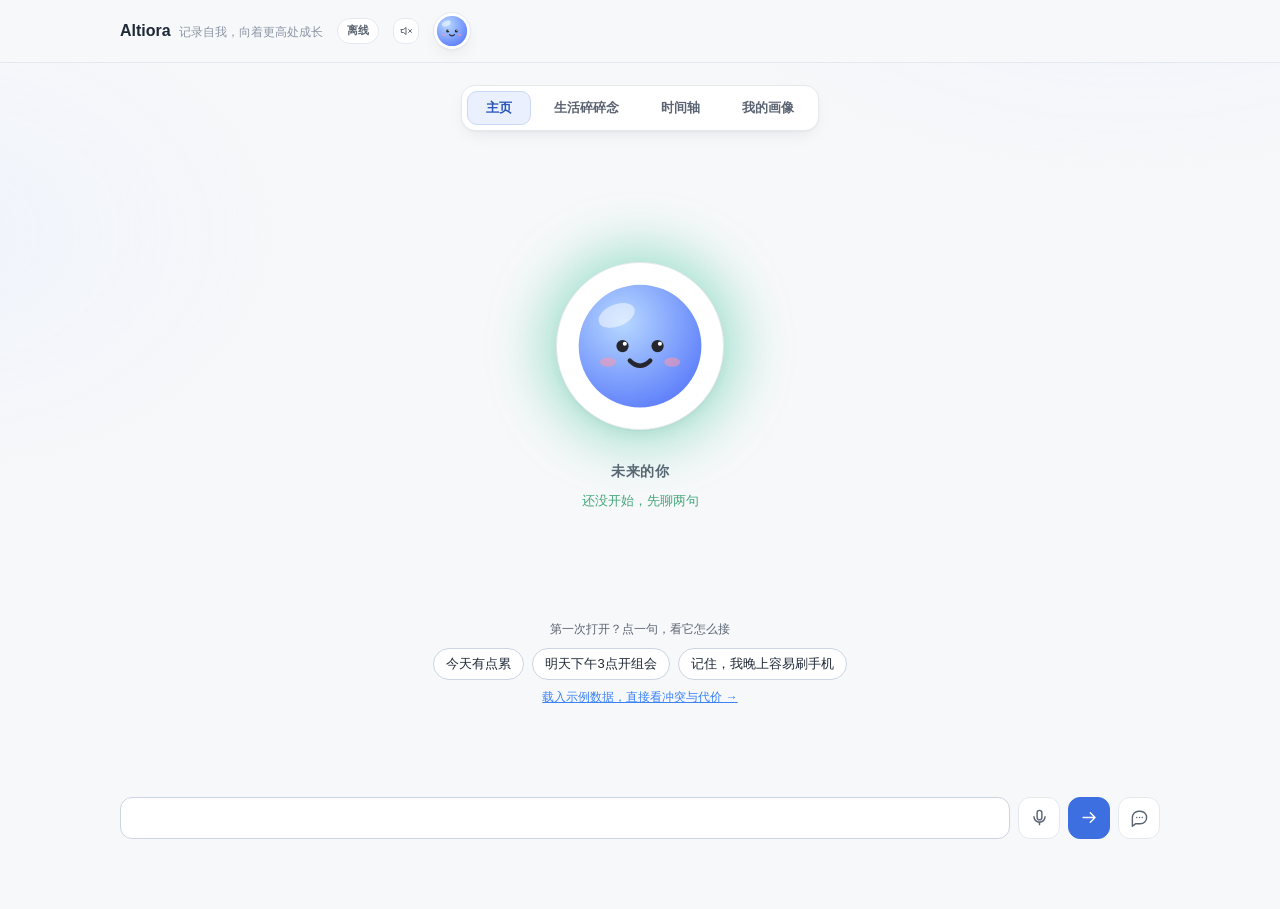
==== commit a4a4d25c: "feat: update workspace Co-authored-by: traeagent <traeagent@users.noreply.github.com>" ====
--- a/index.html
+++ b/index.html
@@ -147,6 +147,14 @@
 
 /* ── 微信式输入条 ── */
 .wx-bar{display:flex;align-items:center;gap:8px;padding:14px 0 6px}
+.quick-start{padding:2px 0 4px;text-align:center}
+.quick-start .qs-title{font-size:12px;color:var(--t2);margin-bottom:8px}
+.quick-start .qs-row{display:flex;flex-wrap:wrap;gap:8px;justify-content:center}
+.quick-start .qs-chip{padding:6px 12px;border-radius:20px;border:1px solid var(--line-hi);background:var(--card);color:inherit;font-size:13px;cursor:pointer}
+.quick-start .qs-chip:hover{border-color:var(--blue);color:var(--blue)}
+.quick-start .qs-demo{margin-top:9px;background:none;border:none;color:var(--blue);font-size:12px;cursor:pointer;text-decoration:underline}
+.demo-bar{margin:0 auto 10px;width:max-content;max-width:100%;background:var(--card);border:1px solid var(--line-hi);border-radius:20px;padding:7px 13px;font-size:12px;color:var(--t2);box-shadow:0 4px 12px rgba(0,0,0,.12)}
+.demo-bar a{color:var(--blue);cursor:pointer;text-decoration:underline}
 .wx-bar input{
   flex:1;min-width:0;padding:12px 16px;border-radius:10px;border:1px solid var(--line);
   background:rgba(255,255,255,.04);color:var(--t1);font-size:14px;font-family:inherit;
@@ -216,6 +224,16 @@
 @keyframes flashChunk{0%,40%{box-shadow:0 0 0 2px var(--blue);border-color:var(--blue)}100%{box-shadow:0 0 0 0 transparent}}
 /* 这句话是谁说的：没接大模型时就标本地规则，不装「思考中」 */
 .src{display:block;margin-top:6px;font-size:11px;color:var(--t3)}
+/* 三步状态条：只写真实阶段（理解 → 算 / 落 → 回话），不写「AI 正在深度思考」这类假戏 */
+.steps{display:flex;align-items:center;gap:6px;flex-wrap:wrap;font-size:11.5px;color:var(--t3)}
+.steps .st{display:inline-flex;align-items:center;gap:5px;white-space:nowrap}
+.steps .st i{width:11px;height:11px;border-radius:50%;border:1px solid var(--line-hi);flex:none}
+.steps .st.done{color:var(--t2)}
+.steps .st.done i{background:var(--green);border-color:var(--green)}
+.steps .st.on{color:var(--t1)}
+.steps .st.on i{border-color:var(--blue);background:rgba(59,130,246,.4);animation:pulse 1s infinite}
+.steps .arrow{color:var(--t3);opacity:.5}
+.steps .srcnow{padding:1px 7px;border-radius:999px;font-size:10.5px;border:1px solid var(--line);color:var(--t3)}
 .vtl-row{display:flex;align-items:center;gap:9px;flex-wrap:wrap}
 .vtl-name{font-size:13px;font-weight:600;color:var(--t1)}
 .vtl-tag{font-size:10.5px;padding:2px 8px;border-radius:999px;background:rgba(255,255,255,.04);
@@ -296,6 +314,11 @@
 .chip{padding:4px 11px;border-radius:20px;background:rgba(249,115,22,.12);border:1px solid rgba(249,115,22,.3);
   color:#FDBA74;font-size:11.5px}
 .chip.g{background:rgba(16,185,129,.12);border-color:rgba(16,185,129,.3);color:#6EE7B7}
+/* 缺点标签可删：记错了能自己撤，不用来找我 */
+.weak-chip{cursor:pointer;display:inline-flex;align-items:center;gap:6px}
+.weak-chip b{font-weight:400;opacity:.45;font-size:13px;line-height:1}
+.weak-chip:hover{border-color:rgba(239,68,68,.45);color:#FCA5A5}
+.weak-chip:hover b{color:var(--red);opacity:1}
 pre.json{
   background:#0A0E1C;border:1px solid var(--line);border-radius:10px;padding:14px;
   font-size:11.5px;line-height:1.7;color:#8FA3C0;overflow-x:auto;
@@ -345,6 +368,12 @@
   outline:none;resize:vertical;line-height:1.65;margin-top:4px}
 #p-diary textarea:focus{border-color:rgba(59,130,246,.5)}
 .sn-grid{display:grid;grid-template-columns:repeat(3,1fr);gap:10px}
+/* 一块记录都没有时，别只留一片空白：告诉他能说什么、说了会落到哪 */
+.sn-empty{
+  margin-top:14px;padding:16px 18px;border:1px dashed var(--line);border-radius:12px;
+  font-size:12.5px;line-height:2;color:var(--t3);
+}
+.sn-empty b{color:var(--t2);font-weight:600}
 .sn-item{background:var(--card);border:1px solid var(--line);border-radius:14px;padding:24px 6px;text-align:center;cursor:pointer;transition:border-color .15s}
 .sn-item:hover{border-color:var(--hue)}
 .sn-item b{display:block;font-size:22px;margin-bottom:2px}
@@ -1071,13 +1100,14 @@
   <div class="gaze-in">
     <div class="logo">Altiora<span>记录自我，向着更高处成长</span></div>
     <div class="gaze-msg" id="gazeMsg" style="display:none"><span class="dot"></span><span id="gazeTxt"></span></div>
-    <div class="ai-pill" id="aiPill" onclick="openLLM()" title="点这里填你自己的 API Key">模型</div>
+    <div class="ai-pill" id="aiPill" onclick="openLLM()" title="当前离线：本地确定性计算。点这里填 Key 接入在线模型">离线</div>
     <button class="tts-btn" id="ttsBtn" onclick="toggleTTS()" title="朗读回复"></button>
     <div class="avatar-mini" id="gazeAvatar"></div>
   </div>
 </div>
 
 <div class="wrap">
+  <div class="demo-bar" id="demoBar" style="display:none">示例数据 · <a onclick="clearDemo()">一键清空</a></div>
   <div class="tabs-wrap">
     <div class="tabs">
       <button class="tab on" data-p="home">主页</button>
@@ -1093,6 +1123,16 @@
       <div class="hero-avatar" id="bigAvatar"></div>
       <div class="hero-name" id="ovName">未来的你</div>
       <div class="hero-state" id="ovState"></div>
+    </div>
+
+    <div class="quick-start" id="quickStart">
+      <div class="qs-title">第一次打开？点一句，看它怎么接</div>
+      <div class="qs-row">
+        <button class="qs-chip" onclick="quickSend('今天有点累')">今天有点累</button>
+        <button class="qs-chip" onclick="quickSend('明天下午3点开组会')">明天下午3点开组会</button>
+        <button class="qs-chip" onclick="quickSend('记住，我晚上容易刷手机')">记住，我晚上容易刷手机</button>
+      </div>
+      <button class="qs-demo" onclick="loadDemo()">载入示例数据，直接看冲突与代价 →</button>
     </div>
 
     <div class="peek" id="peek" onclick="openFullChat()">
@@ -1202,6 +1242,10 @@
         <div class="sn-item" onclick="showSnack('snNotes')"><b id="dsrcNotes">0</b><span>随手记</span></div>
         <div class="sn-item" onclick="showSnack('snSocial')"><b id="dsrcSocial">0</b><span>我的生活圈</span></div>
       </div>
+      <div class="sn-empty" id="snEmpty">
+        还没记过东西。三种说法都能直接用：<br>
+        <b>「明天 8 点跑步」</b> → 进时间轴 · <b>「以后不熬夜」</b> → 记成规矩 · <b>「今天有点累」</b> → 记成一件小事
+      </div>
     </div>
 
     <div id="snDiary" style="display:none">
@@ -1281,17 +1325,18 @@
     </div>
 
     <div class="card">
-      <div class="ttl">目标 <small>长期 · 中期 · 短期，各记一个</small></div>
+      <div class="ttl">目标 <small>长期 · 中期 · 短期，各记一个；跟我说一句就能改</small></div>
       <div class="goal-grid">
         <div class="goal-col" id="goalLong"></div>
         <div class="goal-col" id="goalMid"></div>
         <div class="goal-col" id="goalShort"></div>
       </div>
       <div style="display:flex;align-items:center;gap:10px;margin-top:12px;font-size:12px;color:var(--t3);flex-wrap:wrap">
-        <span>长期目标的日期</span>
+        <span>考试 / 截止日期</span>
         <input type="date" id="goalDeadline" onchange="setGoalDeadline(this.value)"
           style="font:inherit;padding:4px 8px;border:1px solid var(--line);border-radius:8px;background:var(--card);color:var(--t1)">
         <span id="goalDeadlineHint"></span>
+        <span style="color:var(--t3)" id="goalDeadlineWhy">填了才能算倒计时、才能「排到考前」</span>
       </div>
       </div>
 
@@ -2301,11 +2346,13 @@
   else if(who==="ai") showPeek(html);
   if(who==="ai"){
     maybeSpeak(html);
-    // 「· · ·」只是占位气泡，不能混进聊天记忆，否则模型会以为你说过一句省略号
-    if(!/class=["']typing/.test(html||""))memPush("a",stripTags(html));
+    // 「· · ·」和阶段条只是占位气泡，不能混进聊天记忆，否则模型会以为你说过一句省略号
+    if(!isTransient(html))memPush("a",stripTags(html));
   }
   return {who,html,id};
 }
+/* 占位气泡（打字点 / 阶段条）不算一句话：不进记忆、不朗读 */
+function isTransient(html){return /class=["'](typing|steps)/.test(html||"");}
 function showPeek(html){
   const p=document.getElementById("peek"),t=document.getElementById("peekTxt");
   if(!p||!t)return;
@@ -2382,7 +2429,7 @@
 /* 开关打开时，新回复直接念出来 */
 function maybeSpeak(html){
   if(!TTS_ON||!window.speechSynthesis)return;
-  if(/class=["']typing/.test(html||""))return;
+  if(isTransient(html))return;
   const t=stripTags(html||"");
   if(t.trim())doSpeak(t,null);
 }
@@ -2662,10 +2709,10 @@
 function setAIPill(on){
   const el=document.getElementById("aiPill");if(!el)return;
   el.classList.toggle("on",on);
-  el.textContent=on?"AI 在线":"模型";
+  el.textContent=on?"AI 在线":"离线";
   el.title=on
     ?"点这里改设置。LLM 只负责听懂你说的话；算冲突、算代价仍是本地确定性计算器"
-    :"点这里填你自己的 API Key；不填也能用，全部走模型";
+    :"当前离线：本地确定性计算。点这里可填 Key 接入在线模型；不填也能用。";
 }
 
 /* ════════ 浏览器直连：不开本地服务也能用 AI ════════
@@ -2921,7 +2968,7 @@
       signal:ctl.signal
     });
     clearTimeout(t);
-    if(!r.ok){if(r.status===404||r.status===405)API_DOWN=true;return null;}
+    if(!r.ok){if(r.status===429)quotaNotice();if(r.status===404||r.status===405)API_DOWN=true;return null;}
     const j=await r.json();
     return (j&&j.ok&&j.source==="llm")?j:null;
   }catch(e){clearTimeout(t);return null;}
@@ -2938,7 +2985,7 @@
       body:JSON.stringify({facts,profile:DATA.profile}),signal:ctl.signal
     });
     clearTimeout(t);
-    if(!r.ok){if(r.status===404||r.status===405)API_DOWN=true;return "";}
+    if(!r.ok){if(r.status===429)quotaNotice();if(r.status===404||r.status===405)API_DOWN=true;return "";}
     const j=await r.json();
     return j&&j.ok&&j.text?j.text:"";
   }catch(e){clearTimeout(t);return "";}
@@ -2975,7 +3022,7 @@
   return pickFresh([
     "这句我没抓着重点。你把它说成「几点到几点，干什么」，我立刻能排。",
     "没听懂，不装懂。换个说法，或者直接给我一个时间。",
-    "我离线的时候确实笨。要么给我一件事加一个时间，要么点右上角「模型」填个 Key。",
+    "我离线的时候确实笨。要么给我一件事加一个时间，要么点右上角「离线」填个 Key。",
     "这句接不住。要不你直接说：明天几点到几点，要干什么。"]);
 }
 /* 半句接龙：上一句我问了「几点到几点」，这句只给时间也接得上 */
@@ -3125,8 +3172,21 @@
   m.html=html;
   if(document.getElementById("fullChat").classList.contains("on"))renderHistory();
   else showPeek(html);
-  maybeSpeak(html);
-  memPush("a",stripTags(html));
+  if(!isTransient(html)){maybeSpeak(html);memPush("a",stripTags(html));}
+}
+/* 真实阶段条：理解 → 落 / 算 → 回话。stage 是当前进行到第几步（0 起），src 标明谁在算 */
+const STEP_NAME={
+  schedule:["理解这句话","落进日程算代价","组织回话"],
+  plan:["理解这句话","算这几天的空档","组织回话"],
+  chat:["理解这句话","归到该去的地方","组织回话"]
+};
+function stepsHTML(stage,kind,src){
+  const names=STEP_NAME[kind]||STEP_NAME.chat;
+  const body=names.map((n,i)=>{
+    const cls=i<stage?"done":(i===stage?"on":"");
+    return `<span class="st ${cls}"><i></i>${esc(n)}</span>`;
+  }).join('<span class="arrow">›</span>');
+  return `<span class="steps">${body}${src?`<span class="srcnow">${esc(src)}</span>`:""}</span>`;
 }
 async function handleUser(v){
   if(guideOn)endGuide();   // 开始对话就收起引导，别挡着干活
@@ -3241,7 +3301,7 @@
       const need=(DATA.profile.goal_min||{})[(hit?hit[0]:pool[0][0])]||60;
       /* 之前摆过的那一个时段，被这份计划顶掉了——明说一句，免得他以为两条提议都还算数 */
       const stale=DATA.care&&DATA.care.pending&&DATA.care.pending.type!=="plan"?DATA.care.pending:null;
-      const slot=push("ai","<span class='typing'>正在按你的空档排计划…</span>");
+      const slot=push("ai",stepsHTML(1,"plan","本地规则"));
       const plan=await buildPlan(gn,need,planScope(v),preferStartMin(v));
       if(!plan.days.length){
         setMsg(slot.id,`接下来这几天没有够 ${fmtDur(need)} 的空当给「${esc(gn)}」。要么把时长调小一点，要么先把某件事挪走——你说了算。`);
@@ -3294,11 +3354,11 @@
     return;
   }
 
-  const slot=push("ai","<span class='typing'>正在理解你说的话…</span>");
+  const slot=push("ai",stepsHTML(0,"chat"));
   const j=await askLLM(v);
   /* 没接上大模型就明说「本地规则」，不让用户以为那头有个模型在思考 */
   if(!j){setMsg(slot.id,replyTo(v)+`<span class="src">本地规则 · 未接大模型</span>`);return;}
-  setMsg(slot.id,"<span class='typing'>听懂了，正在归类…</span>");
+  setMsg(slot.id,stepsHTML(1,j.intent==="schedule"?"schedule":"chat"));
   await routeLLM(j,slot.id,v);
   if(TALK_STAT.gen)renderMe(); // 刷新画像页的「AI 说话自检」
 }
@@ -3395,7 +3455,7 @@
         setMsgU(slotId,`时间轴里已经有${dups.map(n=>`「${esc(n)}」`).join("、")}了，我没重复加。`,j);
         return;
       }
-      setMsg(slotId,"<span class='typing'>已写入时间轴，正在算代价…</span>");
+      setMsg(slotId,stepsHTML(2,"schedule","代价已由本地算完"));
       const line=await askSay(added.length===1?{
         事件:{名称:added[0].name,开始:added[0].start,结束:added[0].end},
         新撞出的冲突数:totalDelta,
@@ -3527,6 +3587,9 @@
     g="成为"+g.slice(v[0].length).replace(/^[，,、\s]*/,"").replace(/^一(名|个|位|只)/,"");
   }
   g=g.replace(/[啊呀吧呢哦啦哈嘛]+$/,"").trim();
+  // 「考六级，12月14号考试」：逗号后若是日期/考试安排，那不是说目标本身，切掉；别的并列目标不动
+  const gi=g.search(/[，,；;]/);
+  if(gi>0&&/^(明?年|[0-9]{1,2}[月号日]|下周|下个?月|这周|每天|考前|考试)/.test(g.slice(gi+1).trim()))g=g.slice(0,gi).trim();
   g=stripPunct(g);   // 统一刮掉首尾标点，别让「：成为科学家」这种前导冒号进画像
   // 情绪动词、日常琐事、当天的事，都不算长期目标
   if(!g||g.length<2||g.length>40)return "";
@@ -3609,7 +3672,7 @@
   {k:/没跟上|听不懂|你听不懂|你接不住|你听不懂话|人工智障|什么破|你笨|你傻/,r:[
     "是我没接住，不是你说话的问题。<br>刚才那句我没在里面找到「时间」或「事」，就卡住了。你再说一遍，或者直接给我一个钟点，这个我一定接得住。",
     "这句是我的问题。要不你换个说法——给我一件事加一个时间，比如「周三下午三点到五点写论文」，我立刻排进去。",
-    "不怪你。我离线的时候只认几类话，闲聊是短板。<br>点右上角「模型」填个 Key，我就能真的跟你聊了。"
+    "不怪你。我离线的时候只认几类话，闲聊是短板。<br>点右上角「离线」填个 Key，我就能真的跟你聊了。"
   ]},
   {k:/^(谢谢|谢了|感谢|多谢|thx|thanks|3q)[!！。,.，~～\s]*$/i,r:[
     "不用谢。日程是你自己改的，谢你自己。",
@@ -3796,6 +3859,19 @@
   clearTimeout(toast._t);
   toast._t=setTimeout(()=>t.classList.remove("on"),5200);
 }
+/* 429 不能静默降级：评审看到「本地规则」会以为没接模型，这里明确说是额度用尽 */
+function quotaNotice(){
+  let b=document.getElementById("quotaNotice");
+  if(!b){
+    b=document.createElement("div");
+    b.id="quotaNotice";
+    b.style.cssText="position:fixed;left:50%;top:14px;transform:translateX(-50%);z-index:9999;max-width:92vw;padding:10px 16px;border-radius:12px;background:#FFF4E5;color:#7A4A00;border:1px solid #F2C27B;font-size:13px;line-height:1.5;box-shadow:0 8px 24px rgba(0,0,0,.15)";
+    document.body.appendChild(b);
+  }
+  b.textContent="今日体验额度已用尽，已切到离线引擎（本地确定性计算，功能完整）；语音与大模型效果见演示视频。";
+  clearTimeout(b._t);
+  b._t=setTimeout(()=>{if(b.parentNode)b.remove();},20000);
+}
 /* 开始/结束各响一声，让你知道它真的在录 */
 function blip(freq,dur){
   try{
@@ -3816,6 +3892,10 @@
     return;
   }
   if(!MIC_SERVER){
+    if(!window.isSecureContext){
+      toast("当前地址不是 https / localhost，浏览器不开放麦克风。语音请在电脑上运行 python server.py 后开 http://localhost:8000；在线体验版直接用文字即可。");
+      return;
+    }
     if(webSpeechCtor()){startWebSpeech(btn,inp,cb);return;}
     toast("当前浏览器不支持语音输入，直接打字就行。");
     return;
@@ -4108,6 +4188,63 @@
   };
   r.readAsText(f);
   inp.value="";
+}
+/* ═══ 首屏：可点示例 + 一键示例数据（让空状态也看得见价值） ═══ */
+function quickSend(t){
+  const q=document.getElementById("quickStart");if(q)q.style.display="none";
+  const inp=document.getElementById("chatIn");if(inp)inp.value=t;
+  send();
+}
+function refreshQuickStart(){
+  const q=document.getElementById("quickStart");if(!q)return;
+  const empty=!HISTORY.some(m=>m.who==="user")&&!DATA.events.length&&!DATA.notes.length&&!DATA.diary.length;
+  q.style.display=empty?"":"none";
+}
+function loadDemo(){
+  const has=DATA.events.length||DATA.notes.length||DATA.diary.length||DATA.profile.name;
+  if(has&&!confirm("会用示例数据覆盖当前本地数据，继续？"))return;
+  const t=todayStr(),d1=addDays(t,1),d2=addDays(t,2);
+  DATA.profile=Object.assign({},DATA.profile,{
+    name:"小林",
+    hard_sleep_deadline:"23:30",
+    hard_morning_start:"07:00",
+    preferred_focus_hours:"09:00-11:00",
+    known_weakness:["晚上容易刷手机"],
+    long_term_goal:"考上研究生",
+    mid_term_goal:"六级 500+",
+    short_term_goal:"本周完成课程设计",
+    goal_deadline:d2
+  });
+  DATA.events=[
+    {id:"demo1",name:"图书馆复习",type:"study",date:t,start:"09:00",end:"11:00",loc:"图书馆",priority:1,wage:0,done:true},
+    {id:"demo2",name:"组会",type:"meeting",date:t,start:"14:00",end:"15:30",loc:"实验室",priority:3,wage:0,done:false},
+    {id:"demo3",name:"家教",type:"work",date:t,start:"15:00",end:"17:00",loc:"学生家",priority:2,wage:80,done:false},
+    {id:"demo4",name:"课程设计",type:"study",date:d1,start:"10:00",end:"12:00",loc:"自习室",priority:2,wage:0,done:false},
+    {id:"demo5",name:"社团活动",type:"meeting",date:d1,start:"19:00",end:"21:00",loc:"活动室",priority:1,wage:0,done:false},
+    {id:"demo6",name:"早课",type:"class",date:d2,start:"08:30",end:"10:00",loc:"教学楼",priority:3,wage:0,done:false}
+  ];
+  DATA.notes=[];DATA.diary=[];DATA.days=[];
+  DATA.conflicts=detectConflicts();
+  saveData();
+  try{
+    localStorage.setItem("altiora_demo","1");
+    localStorage.setItem("altiora_intro_done","1");
+    localStorage.setItem("altiora_guide_done","1");
+    const im=document.getElementById("introMask"),ib=document.getElementById("introBox");
+    if(im)im.classList.remove("on");if(ib)ib.classList.remove("on");
+    if(typeof guideOn!=="undefined"&&guideOn)endGuide();
+    document.getElementById("demoBar").style.display="";
+  }catch(e){}
+  VIEW_DATE=t;
+  renderDayBar();renderGantt();renderRecon();renderCountdown();renderConflicts();
+  renderOrbs();renderMe();renderNotes();updStats();renderWeek();refreshQuickStart();
+  go("timeline");
+  toast("示例数据已载入：今天 14:00 组会和 15:00 家教撞了 30 分钟");
+}
+function clearDemo(){
+  if(!confirm("清空示例数据，回到空白？"))return;
+  try{localStorage.removeItem(SAVE_KEY);localStorage.removeItem("altiora_demo");}catch(e){}
+  location.reload();
 }
 function setBufferMin(v){
   const n=Math.round(Number(v));
@@ -4745,7 +4882,8 @@
   }
   g.innerHTML=html;
   const f=document.getElementById("traceFact");
-  if(f)f.innerHTML=`回来过 <b>${cameCnt}</b> 天 · 画了 <b>${doneCnt}</b> 个勾 · 排了 <b>${planCnt}</b> 场`;
+  if(f)f.innerHTML=`回来过 <b>${cameCnt}</b> 天 · 画了 <b>${doneCnt}</b> 个勾 · 排了 <b>${planCnt}</b> 场`
+    +(planCnt?"":"<span style=\"color:var(--t3)\">　用几天，格子会一天天填起来</span>");
 }
 /* 你反复说的话：本地数词频，一个字都不经过模型。
    中文没有空格，就两字一组滑窗数；挡掉「今天/觉得」这类口水词，
@@ -4784,7 +4922,7 @@
   const kv=document.getElementById("kv");if(!kv)return;
   const dash=v=>v?esc(v):'<span class="dash">还没说</span>';
   const weak=p.known_weakness.length
-    ?p.known_weakness.map(w=>`<span class="chip">${esc(w)}</span>`).join("")
+    ?p.known_weakness.map((w,i)=>`<span class="chip weak-chip" onclick="delWeak(${i})" title="点一下删掉这条">${esc(w)}<b>×</b></span>`).join("")
     :'<span class="dash">还没说</span>';
   // 顶部头像 + 名字
   const av=document.getElementById("meAvatar");
@@ -4818,6 +4956,8 @@
     const n=daysUntil(p.goal_deadline);
     gh.textContent=n===null?"":(n>0?`还有 ${n} 天`:n===0?"就是今天":`已过 ${-n} 天`);
   }
+  const gw=document.getElementById("goalDeadlineWhy");
+  if(gw)gw.style.display=p.goal_deadline?"none":"";
   // 我眼里的你（事实）
   kv.innerHTML=`
     <div>睡眠底线</div><div>${p.hard_sleep_deadline?"不晚于 "+esc(p.hard_sleep_deadline):'<span class="dash">还没说</span>'}</div>
@@ -4832,9 +4972,17 @@
   if(nn)nn.textContent=DATA.notes.length;
   const ss=document.getElementById("dsrcSocial");
   if(ss)ss.textContent=p.social_insights.length;
+  const se=document.getElementById("snEmpty");
+  if(se)se.style.display=(DATA.diary.length+DATA.notes.length+p.social_insights.length)?"none":"";
   // 原始数据
   const jb=document.getElementById("jsonBox");
   if(jb)jb.innerHTML=syntax(JSON.stringify(p,null,2));
+}
+function delWeak(i){
+  const w=DATA.profile.known_weakness[i];if(!w)return;
+  DATA.profile.known_weakness.splice(i,1);
+  renderMe();updStats();saveData();
+  toast(`删掉了「${w}」。以后不拿它说事了。`);
 }
 function syntax(s){
   return s.replace(/&/g,"&amp;").replace(/</g,"&lt;")
@@ -4927,10 +5075,10 @@
     const r=stripPunct(t.replace(/^(以后|记住|必须|别再)/,""));
     DATA.profile.known_weakness.push(r);renderMe();updStats();saveData();
     res.className="result on warn";
-    res.innerHTML=`<span class="lbl">记为规矩</span>「${r}」已写进画像。<b>以后排日程我替你守这条。</b>`;
+    res.innerHTML=`<span class="lbl">记为规矩</span>「${esc(r)}」已写进画像。<b>以后排日程我替你守这条。</b>`;
   }else{
     renderNotes();updStats();
-    res.innerHTML=`<span class="lbl">先攒着</span>「${t.slice(0,26)}」已进记忆流。攒够几条我一起提炼成你的规矩。`;
+    res.innerHTML=`<span class="lbl">先攒着</span>「${esc(t.slice(0,26))}」已进记忆流。攒够几条我一起提炼成你的规矩。`;
   }
   el.value="";NOTE_TY=null;NOTE_TY_MANUAL=false;syncNoteTyRow();
 }
@@ -5324,11 +5472,13 @@
 DATA.memory.last_seen=todayStr();saveData();
 initThemeUI();
 go("home");
+refreshQuickStart();
+try{if(localStorage.getItem("altiora_demo")==="1")document.getElementById("demoBar").style.display="";}catch(e){}
 checkAI();
 renderTTSBtn();
-// 首进问卷 → 游戏式引导：都只在首次出现，之后不再弹
+// 首访不再自动弹问卷：先让用户看见三个示例和球；问卷在「我的画像」里随时可开
 try{
-  if(!localStorage.getItem("altiora_intro_done"))setTimeout(startIntro,500);
+  if(!localStorage.getItem("altiora_intro_done")){}   // 新用户直接看首屏
   else if(!localStorage.getItem("altiora_guide_done"))setTimeout(startGuide,600);
 }catch(e){}
 </script>
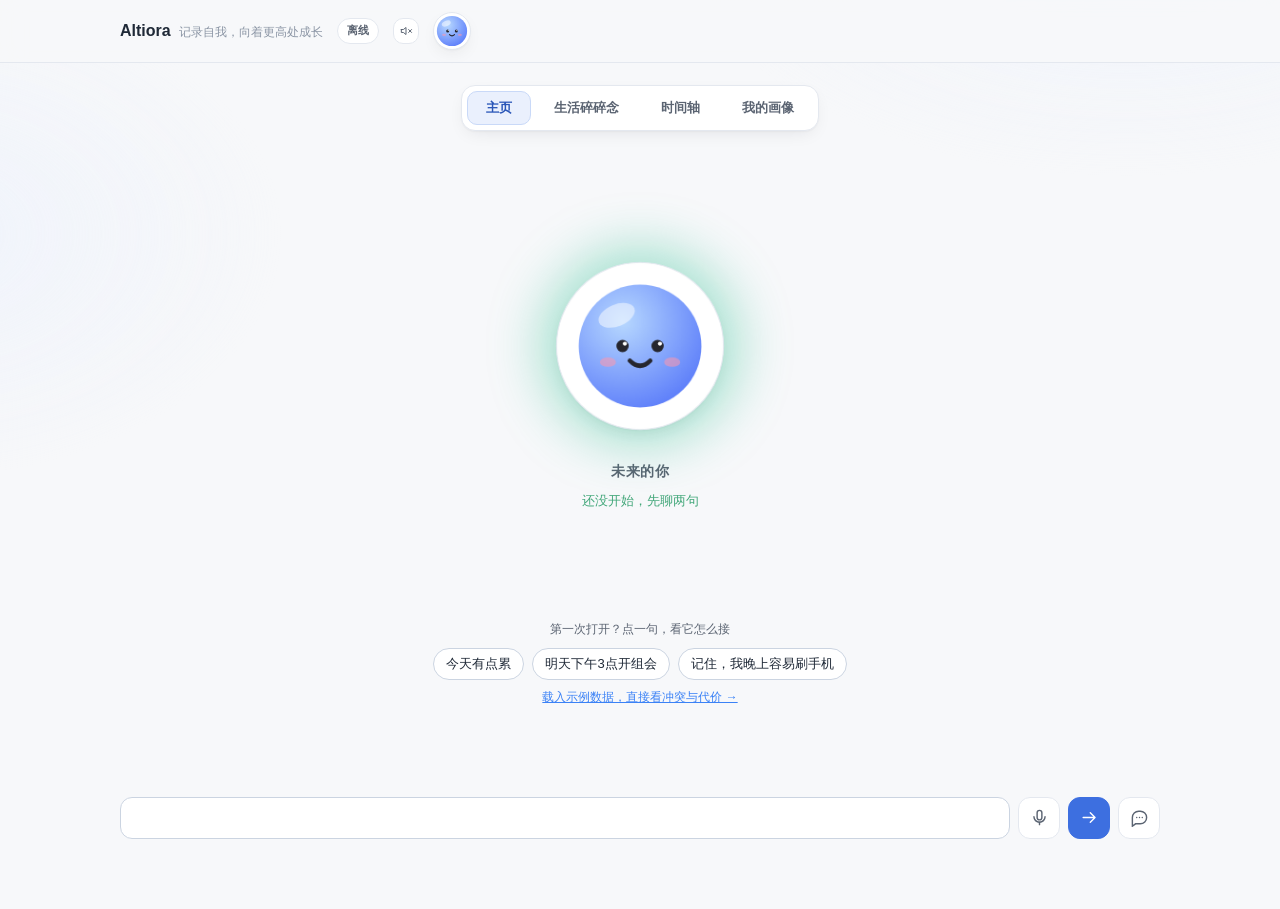
==== commit 5c26e00e: "feat: update workspace Co-authored-by: traeagent <traeagent@users.noreply.github.com>" ====
--- a/index.html
+++ b/index.html
@@ -401,8 +401,8 @@
 .note-item .ty.rule{background:rgba(249,115,22,.13);border-color:rgba(249,115,22,.3);color:#FDBA74}
 .note-item .ty.event{background:rgba(16,185,129,.13);border-color:rgba(16,185,129,.3);color:#6EE7B7}
 .note-item .tx{flex:1;font-size:12.5px;line-height:1.6}
-.note-item .del{flex:none;color:var(--t3);cursor:pointer;font-size:15px;line-height:1;padding:2px 4px}
-.note-item .del:hover{color:var(--red)}
+.note-item .del{flex:none;color:var(--t3);cursor:pointer;font-size:15px;line-height:1;padding:2px 7px;border-radius:4px}
+.note-item .del:hover{color:var(--red);background:rgba(239,68,68,.1)}
 .empty{font-size:12px;color:var(--t3);padding:14px 0;text-align:center}
 .dash{color:var(--t3)}
 .kv small{color:var(--t3);font-size:11px;margin-left:6px}
@@ -428,9 +428,11 @@
 /* 弹窗内的小清单 */
 .note-list,.soc-list{max-height:180px;overflow:auto;display:none;margin-bottom:12px}
 .note-list.on,.soc-list.on{display:block}
-.soc-item{background:var(--card);border:1px solid var(--line);border-radius:10px;padding:9px 12px;margin-bottom:8px}
+.soc-item{background:var(--card);border:1px solid var(--line);border-radius:10px;padding:9px 30px 9px 12px;margin-bottom:8px;position:relative}
 .soc-item .soc-tx{font-size:12.5px;color:var(--t1);line-height:1.6}
 .soc-item .soc-src{font-size:11px;color:var(--t3);margin-top:3px;white-space:nowrap;overflow:hidden;text-overflow:ellipsis}
+.soc-item .soc-del{position:absolute;top:8px;right:10px;color:var(--t3);cursor:pointer;font-size:14px;line-height:1;padding:2px 5px;border-radius:4px}
+.soc-item .soc-del:hover{color:var(--red);background:rgba(239,68,68,.1)}
 /* 日记日历 */
 .cal-head{display:flex;align-items:center;justify-content:space-between;margin:2px 0 10px}
 .cal-m{font-size:13px;font-weight:600;color:var(--t1)}
@@ -3622,10 +3624,24 @@
   return null;
 }
 /* 本地（无 Key）也从一句话里提炼一条关于自己的规律；提炼不了的先原样存起来 */
+/* 自我披露判定：命中关键词还不算，得确认这句话说的是「我」、「我确实这样」 */
+function isSelfDisclosure(s,idx){
+  const str=String(s||"");
+  const at=(idx==null?str.search(/改不掉|戒不掉|总是|老爱|忍不住|又|习惯性|停不下来|控制不住|明知/):idx);
+  if(at<0)return false;
+  const before=str.slice(Math.max(0,at-6),at);
+  /* 否定：不是我、我没、别、从不——否定句不能当软肋 */
+  if(/[不没别无非]/.test(before))return false;
+  /* 主语不是自己：室友、朋友、我妈、他、她…… */
+  if(/(室友|舍友|朋友|同学|同事|我妈|我爸|妈妈|爸爸|老师|老板|他|她|别人|人家)/.test(str.slice(0,at)))return false;
+  return true;
+}
 function extractSocialInsight(c){
   const s=String(c||"").trim();
   if(/改不掉|戒不掉|总是|老爱|忍不住|又熬夜|又刷|习惯性|停不下来|控制不住|明知/.test(s)){
     const m=s.match(/(?:改不掉|戒不掉|总是|老爱|忍不住|又|习惯性|停不下来|控制不住|明知)[^，。！？]{1,18}/);
+    /* 否定句、别人的事：不提炼，原样留下，别替用户改口 */
+    if(m&&!isSelfDisclosure(s,s.indexOf(m[0])))return s.slice(0,30);
     if(m)return m[0].replace(/[。！!？?]+$/,"").trim();
   }
   if(/我就是/.test(s)){
@@ -3641,8 +3657,8 @@
     DATA.profile.social_insights.push({text,src:String(raw||"").slice(0,80),d:todayStr()});
   }
   while(DATA.profile.social_insights.length>60)DATA.profile.social_insights.shift();
-  // 明确的自我披露（改不掉/总是/忍不住）也进软肋，喂给冲突卡片
-  if(/改不掉|戒不掉|总是|老爱|忍不住|习惯性|控制不住|明知/.test(text))pushWeakness(text);
+  // 明确的自我披露（改不掉/总是/忍不住）也进软肋，喂给冲突卡片；否定句、别人的事不进
+  if(/改不掉|戒不掉|总是|老爱|忍不住|习惯性|控制不住|明知/.test(text)&&isSelfDisclosure(text))pushWeakness(text);
   renderMe();updStats();saveData();
 }
 function pushWeakness(r){
@@ -5214,8 +5230,20 @@
   const list=DATA.profile.social_insights;
   if(!list.length){box.classList.remove("on");box.innerHTML="";return;}
   box.classList.add("on");
-  box.innerHTML=list.slice(-6).reverse().map(x=>
-    `<div class="soc-item"><div class="soc-tx">${esc(x.text)}</div><div class="soc-src">${esc(x.src||"")}</div></div>`).join("");
+  const start=Math.max(0,list.length-6);
+  box.innerHTML=list.slice(start).map((x,k)=>
+    `<div class="soc-item"><div class="soc-tx">${esc(x.text)}</div><div class="soc-src">${esc(x.src||"")}</div>
+      <span class="soc-del" onclick="delSocial(${start+k})">×</span></div>`).reverse().join("");
+}
+/* 生活圈：删掉的条目同时从档案里抹掉，别只藏起来 */
+function delSocial(i){
+  const list=DATA.profile.social_insights;
+  if(i<0||i>=list.length)return;
+  const gone=list.splice(i,1)[0];
+  const t=String(gone&&gone.text||"");
+  if(t){const w=DATA.profile.known_weakness||[],j=w.indexOf(t);if(j>=0)w.splice(j,1);}
+  saveData();renderSocialList();renderMe();updStats();
+  toast(`已删掉「${t.slice(0,12)}」`);
 }
 
 function updStats(){
